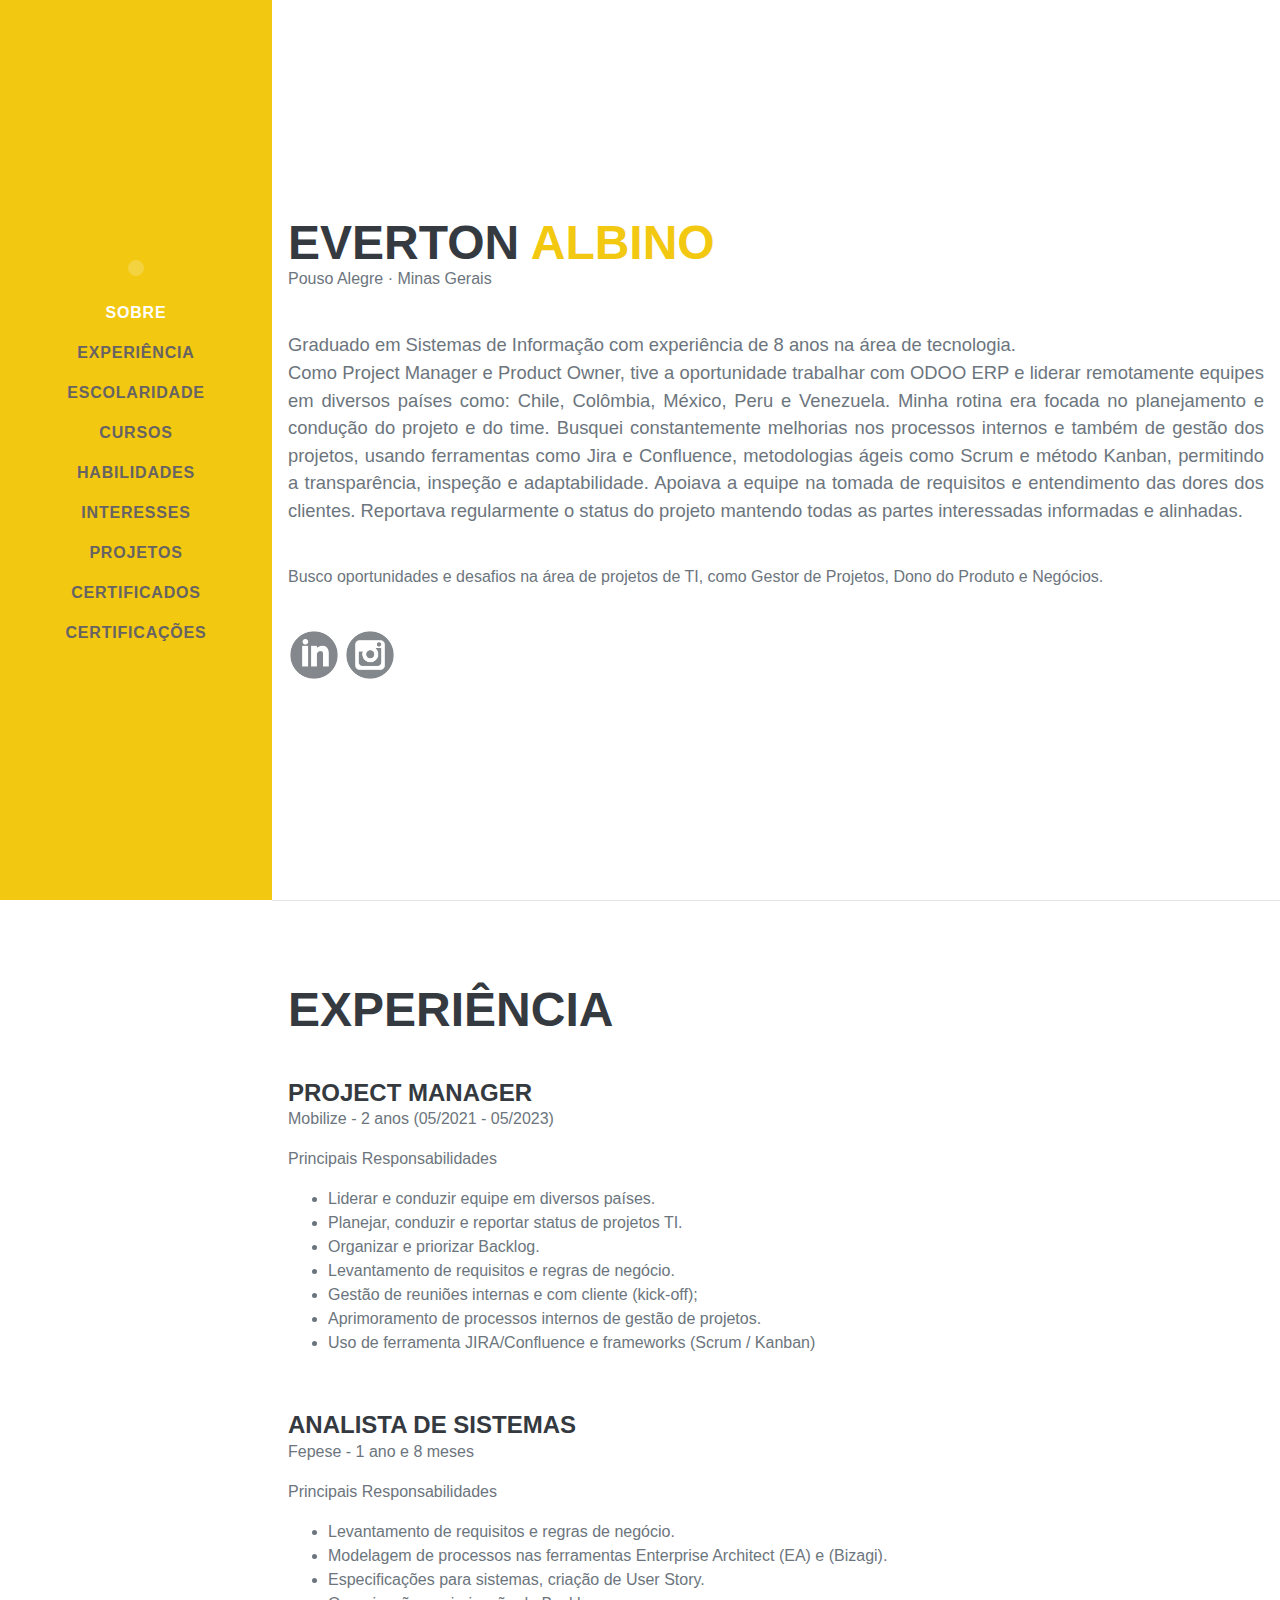
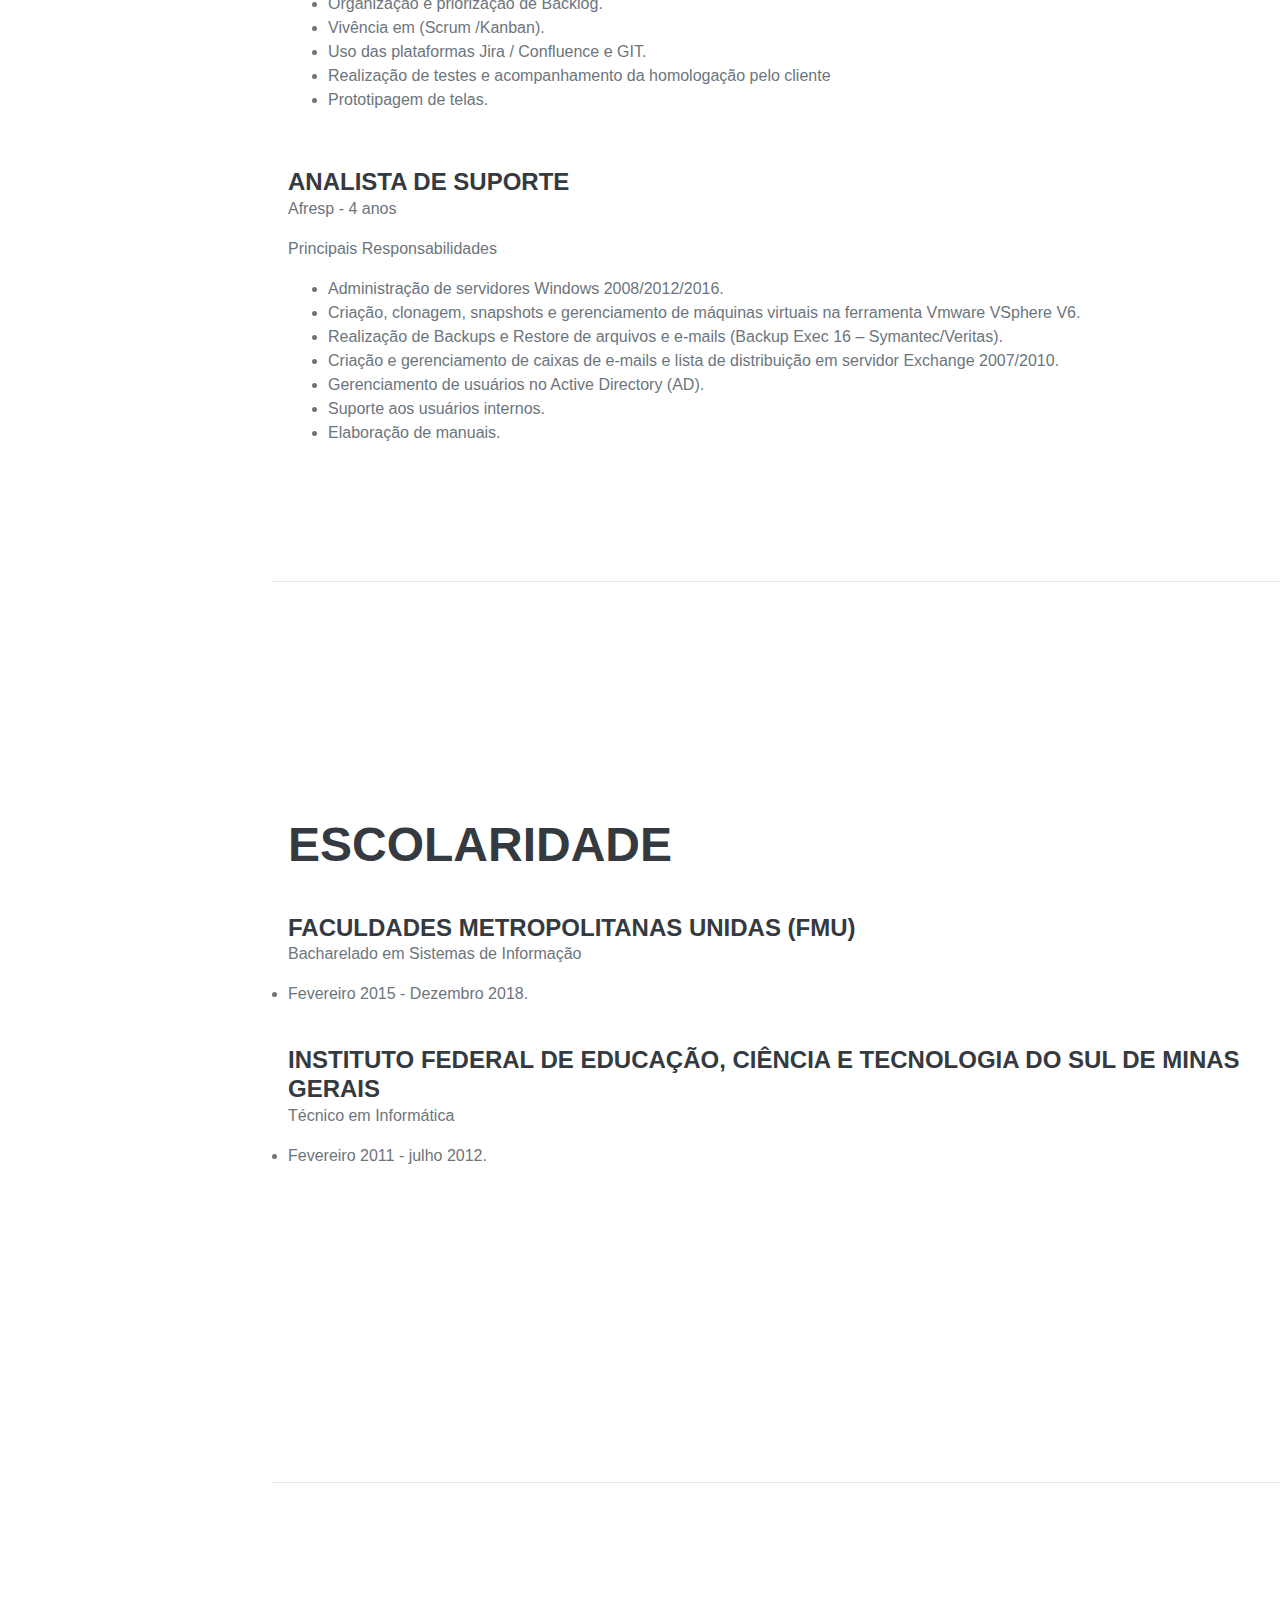
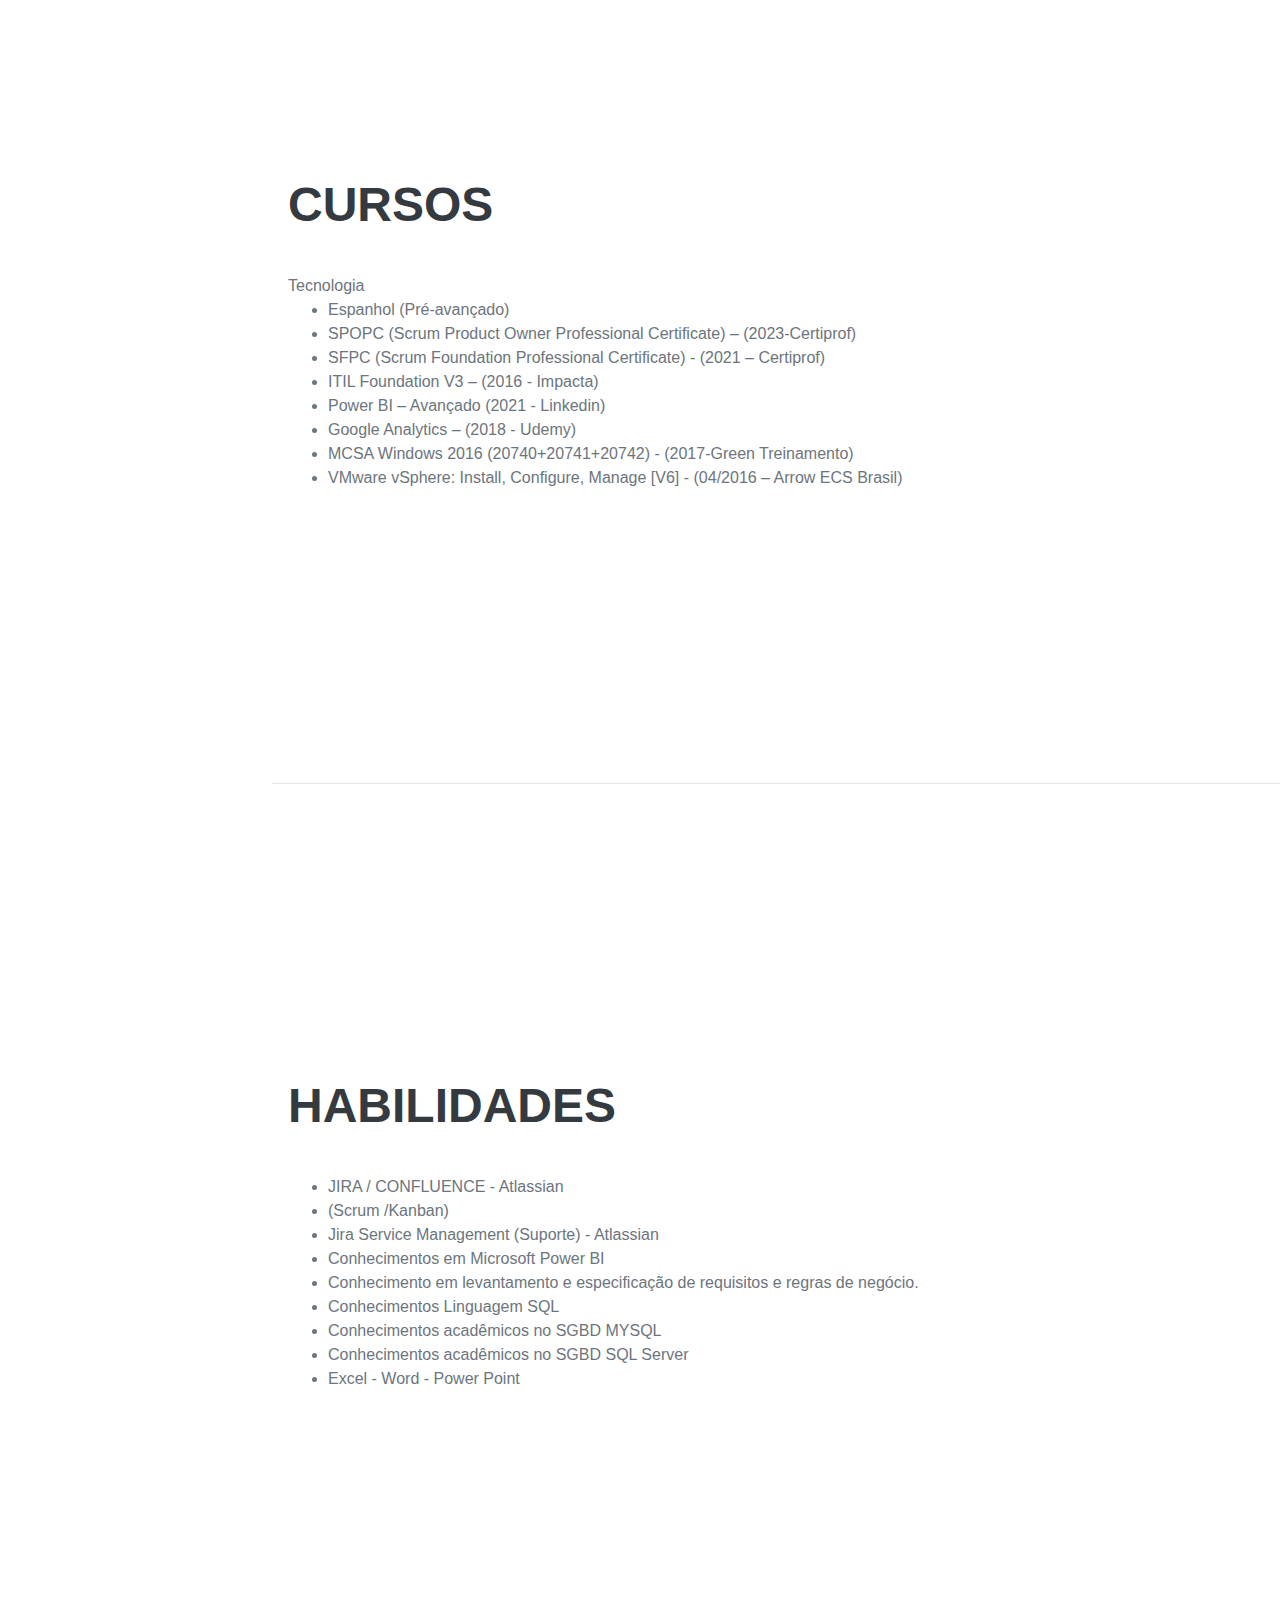
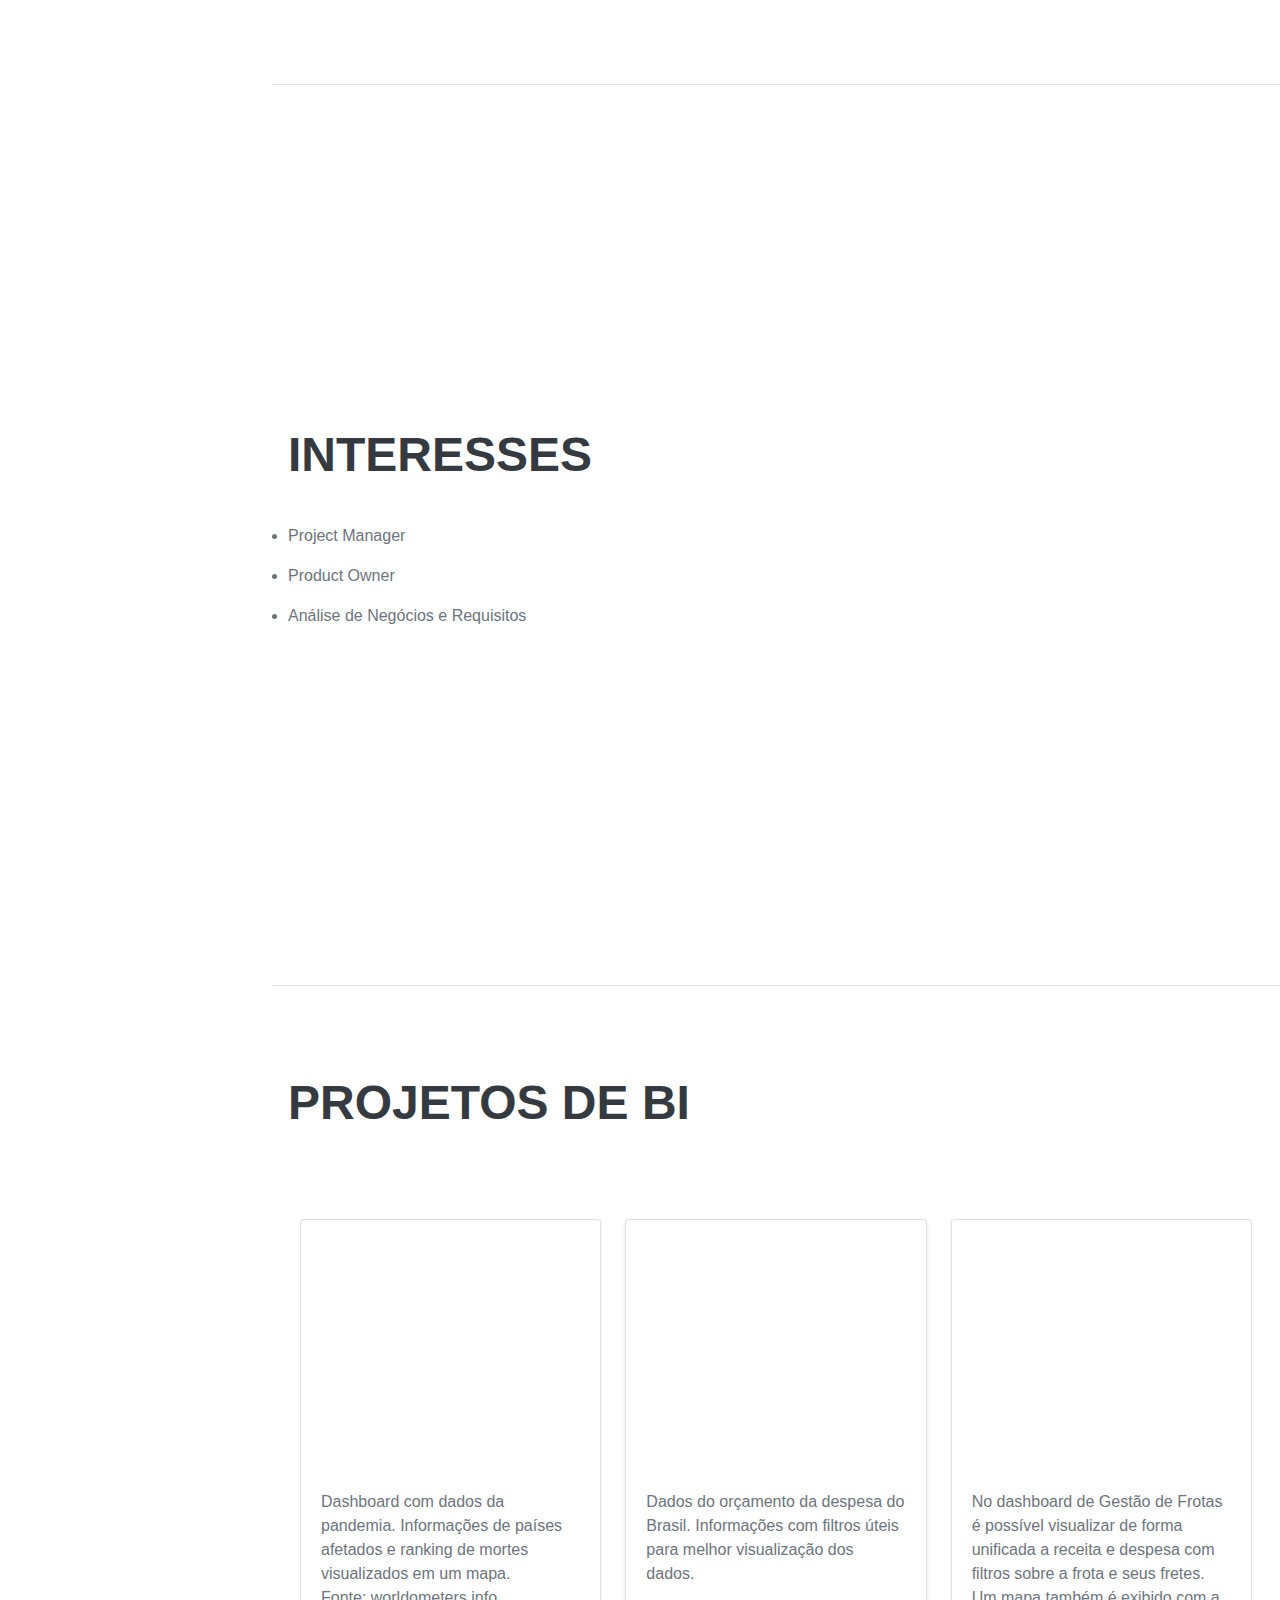
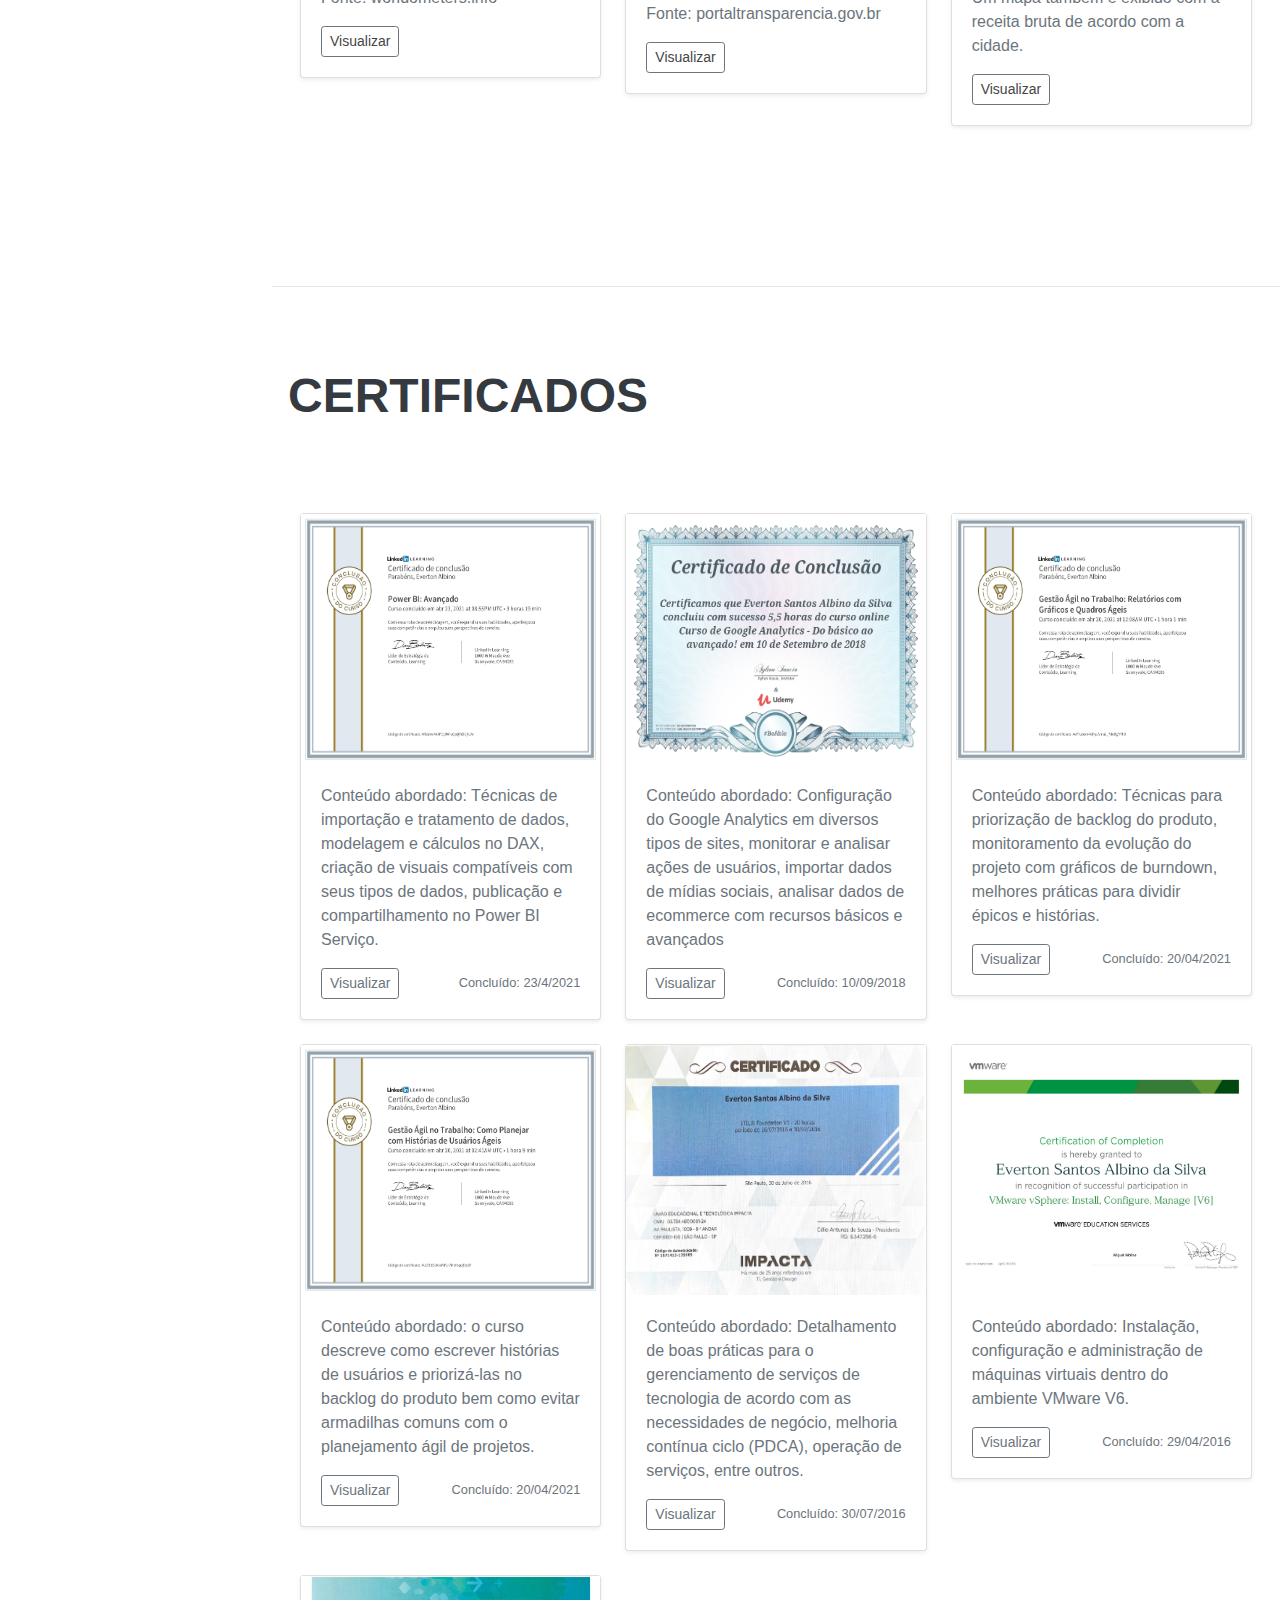
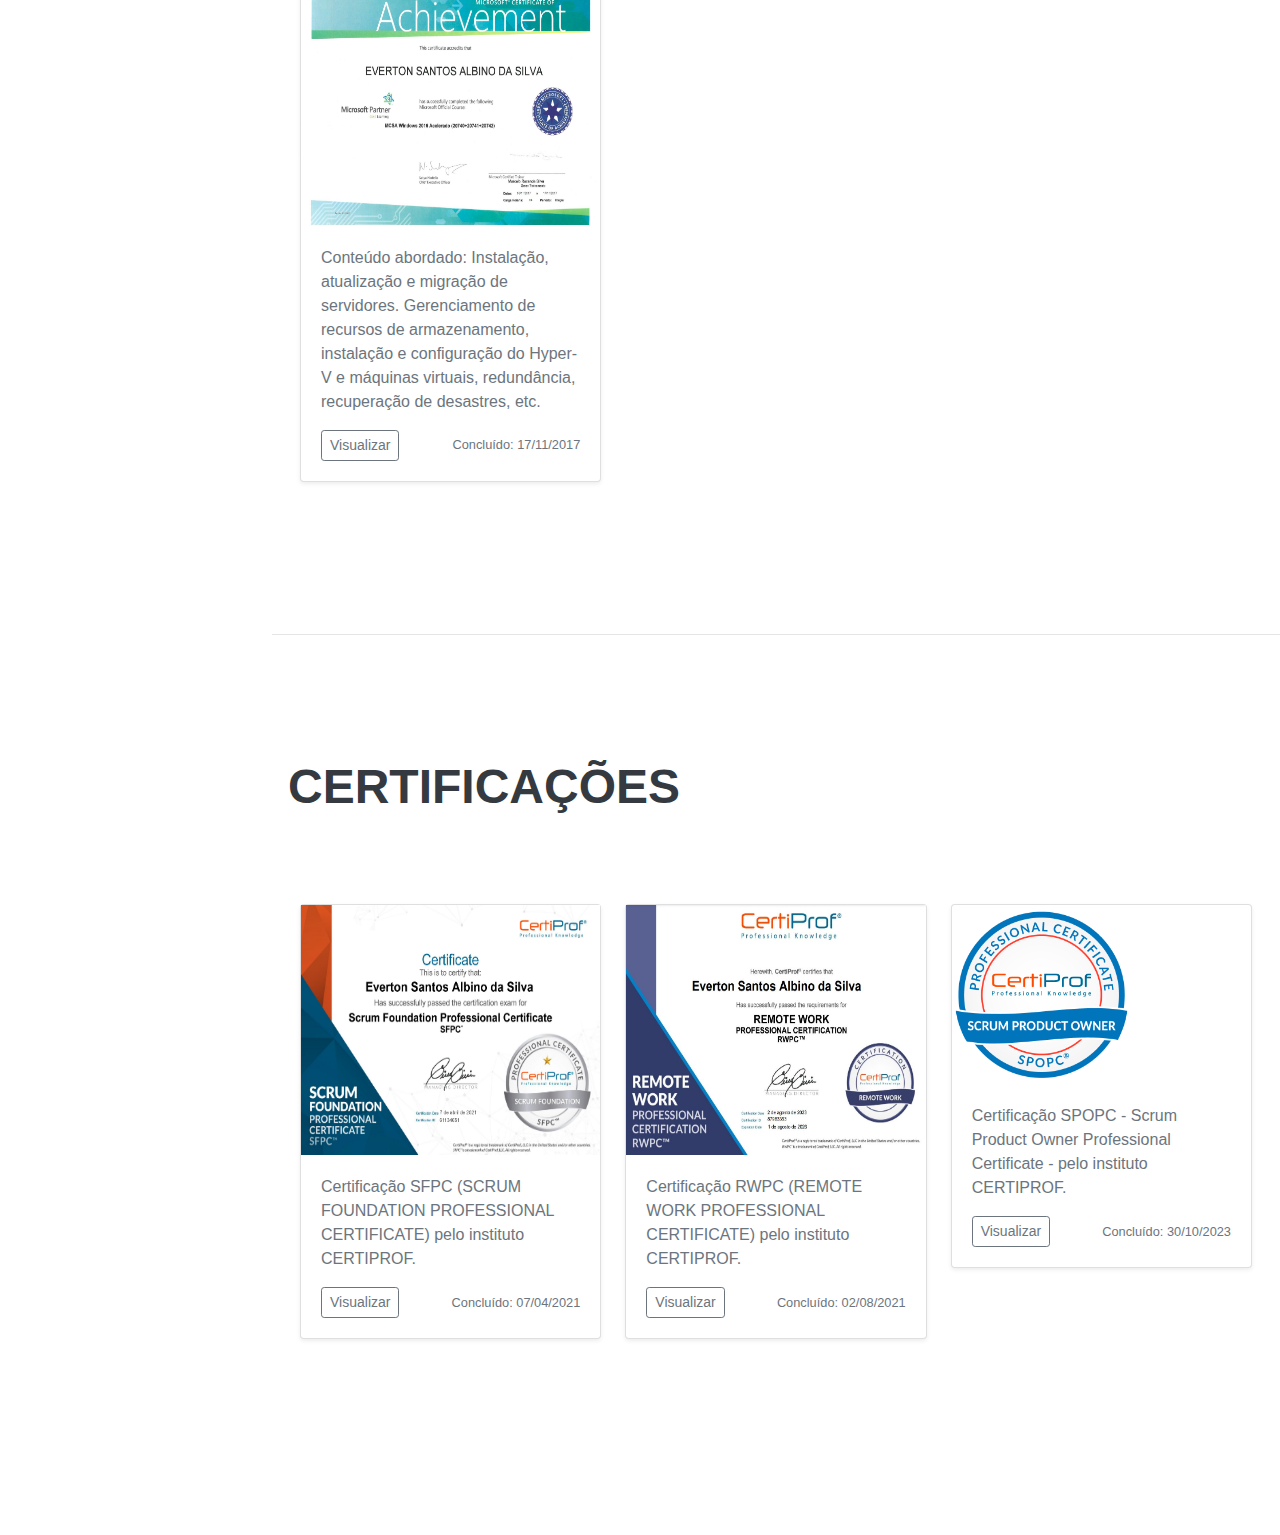
==== index.html @ dfbe9ef5 "Update index.html" ====
<!DOCTYPE html>
<html lang="en">
    <head>
        <meta charset="utf-8" />
        <meta name="viewport" content="width=device-width, initial-scale=1, shrink-to-fit=no" />
        <meta name="description" content="" />
        <meta name="author" content="" />
        <title>Everton Albino</title>
        <link rel="icon" type="image/x-icon" href="assets/img/icone.png" />
        <!-- Font Awesome icons (free version)-->
        <link href="css/styles.css" rel="stylesheet" />
       
        <!-- Core theme CSS (includes Bootstrap)-->
        <link href="css/styles.css" rel="stylesheet" />
    </head>
    <body id="page-top">
        <!-- Navigation-->
        <nav class="navbar navbar-expand-lg navbar-dark bg-primary fixed-top" id="sideNav">
            <a class="navbar-brand js-scroll-trigger" href="#page-top">
                <span class="d-block d-lg-none">Everton Albino</span>
                <span class="d-none d-lg-block"><img class="img-fluid img-profile rounded-circle mx-auto mb-2" src="img/home.png" alt="" /></span>
            </a>
            <button class="navbar-toggler" type="button" data-toggle="collapse" data-target="#navbarSupportedContent" aria-controls="navbarSupportedContent" aria-expanded="false" aria-label="Toggle navigation"><span class="navbar-toggler-icon"></span></button>
            <div class="collapse navbar-collapse" id="navbarSupportedContent">
                <ul class="navbar-nav">
                    <li class="nav-item"><a class="nav-link js-scroll-trigger" href="#about">Sobre</a></li>
                    <li class="nav-item"><a class="nav-link js-scroll-trigger" href="#experience">Experiência</a></li>
                    <li class="nav-item"><a class="nav-link js-scroll-trigger" href="#education">Escolaridade</a></li>
                    <li class="nav-item"><a class="nav-link js-scroll-trigger" href="#courses">Cursos</a></li>
                    <li class="nav-item"><a class="nav-link js-scroll-trigger" href="#skills">Habilidades</a></li>
                    <li class="nav-item"><a class="nav-link js-scroll-trigger" href="#interests">Interesses</a></li>
                    <li class="nav-item"><a class="nav-link js-scroll-trigger" href="#awards">Projetos</a></li>
                    <li class="nav-item"><a class="nav-link js-scroll-trigger" href="#certifieds">Certificados</a></li>
                    <li class="nav-item"><a class="nav-link js-scroll-trigger" href="#certifications">Certificações</a></li>
                </ul>
            </div>
        </nav>
        <!-- Page Content-->
        <div class="container-fluid p-0">
            <!-- About-->
            <section class="resume-section" id="about">
                <div class="resume-section-content">
                    <h1 class="mb-0">
                        Everton
                        <span class="text-primary">Albino</span>
                    </h1>
                    <div class="subheading mb-5">
                         Pouso Alegre · Minas Gerais 
                    
                    </div>
                    <p class="lead mb-5", align="justify">
<strong>Graduado em Sistemas de Informação com experiência de 8 anos na área de tecnologia.</strong> <br /> 
                    
Como Project Manager e Product Owner, tive a oportunidade trabalhar com ODOO ERP e liderar remotamente equipes em diversos países como: 
                        Chile, Colômbia, México, Peru e Venezuela. Minha rotina era focada no planejamento e condução do projeto e do time. 
                        Busquei constantemente melhorias nos processos internos e também de gestão dos projetos,
                        usando ferramentas como Jira e Confluence, metodologias ágeis como Scrum e método Kanban, 
                        permitindo a transparência, inspeção e adaptabilidade. Apoiava a equipe na tomada de requisitos e entendimento das dores dos clientes. 
                        Reportava regularmente o status do projeto mantendo todas as partes interessadas informadas e alinhadas.  <br />



                    <p class="subheading mb-5">Busco oportunidades e desafios na área de projetos de TI, como Gestor de Projetos, Dono do Produto e Negócios.</p>   


                    <div class="social-icons">
  <a href="https://www.linkedin.com/in/everton-albino/" target="_blank"><img src="https://evertonalbino.github.io/CV/img/lkd.png" width="52" height="52"></a>                  
  <a href="https://www.instagram.com/everton_albinoo/" target="_blank"><img src="https://evertonalbino.github.io/CV/img/inst.png" width="52" height="52"></a>                  
               
             



                    </div>
                </div>
            </section>
            <hr class="m-0" />
            <!-- Experience-->
            <section class="resume-section" id="experience">
                <div class="resume-section-content">
                    <h2 class="mb-5">Experiência</h2>
                      <div class="d-flex flex-column flex-md-row justify-content-between mb-5">
                        <div class="flex-grow-1">
                            <h3 class="mb-0">Project Manager</h3>
                            <div class="subheading mb-3"> Mobilize  - 2 anos (05/2021 - 05/2023) </div>


                           <p>Principais Responsabilidades</p>
                            <ul>                                
                                <li>Liderar e conduzir equipe em diversos países.</li>
                                <li>Planejar, conduzir e reportar status de projetos TI.</li>
                                <li>Organizar e priorizar Backlog.</li>
                                <li>Levantamento de requisitos e regras de negócio.</li>
                                <li>Gestão de reuniões internas e com cliente (kick-off);</li>
                                <li>Aprimoramento de processos internos de gestão de projetos.</li>
                                <li>Uso de ferramenta JIRA/Confluence e frameworks (Scrum / Kanban)</li>                                                              
                            </ul>
                        </div>
                      </div>

                  <div class="d-flex flex-column flex-md-row justify-content-between mb-5">
                        <div class="flex-grow-1">
                            <h3 class="mb-0">Analista de Sistemas</h3>
                            <div class="subheading mb-3"> Fepese  - 1 ano e 8 meses</div>


                            <p>Principais Responsabilidades</p>
                            <ul>
                                <li>Levantamento de requisitos e regras de negócio.</li>
                                <li>Modelagem de processos nas ferramentas Enterprise Architect (EA) e (Bizagi).</li>
                                <li>Especificações para sistemas, criação de User Story.</li>
                                <li>Organização e priorização de Backlog.</li>
                                <li>Vivência em (Scrum /Kanban).</li>
                                <li>Uso das plataformas Jira / Confluence e GIT.</li>
                                <li>Realização de testes e acompanhamento da homologação pelo cliente </li>
                                <li>Prototipagem de telas.</li>
                                                     
                            </ul>
                        </div>
                      </div>

                      <div class="d-flex flex-column flex-md-row justify-content-between mb-5">
                        <div class="flex-grow-1">
                            <h3 class="mb-0">Analista de Suporte</h3>
                            <div class="subheading mb-3"> Afresp  - 4 anos</div>


                            <p>Principais Responsabilidades</p>
                            <ul>
                                
                                <li>Administração de servidores Windows 2008/2012/2016.</li>
                                <li>Criação, clonagem, snapshots e gerenciamento de máquinas virtuais na ferramenta Vmware VSphere V6.</li>
                                <li>Realização de Backups e Restore de arquivos e e-mails (Backup Exec 16 – Symantec/Veritas).</li>
                                <li>Criação e gerenciamento de caixas de e-mails e lista de distribuição em servidor Exchange 2007/2010.</li>
                                <li>Gerenciamento de usuários no Active Directory (AD).</li>
                                <li>Suporte aos usuários internos. </li>
                                <li>Elaboração de manuais.</li>                                
                            </ul>
                        </div>
                      </div>

                  </div>
            </section>
            <hr class="m-0" />
            <!-- Education-->
            <section class="resume-section" id="education">
                <div class="resume-section-content">
                    <h2 class="mb-5">Escolaridade</h2>

                    <div class="d-flex flex-column flex-md-row justify-content-between mb-5">
                        <div class="flex-grow-1">
                            <h3 class="mb-0">Faculdades Metropolitanas Unidas (FMU)</h3>
                            <div class="subheading mb-3">Bacharelado em Sistemas de Informação</div>
                            <li>
                            <span class="fa-li"><i class="fas fa-check"></i></span>
                            Fevereiro 2015 - Dezembro 2018.
                        </li>
                           
                        </div>
                      </div>

                      <div class="d-flex flex-column flex-md-row justify-content-between mb-5">
                        <div class="flex-grow-1">
                            <h3 class="mb-0">Instituto Federal de Educação, Ciência e Tecnologia do Sul de Minas Gerais</h3>
                            <div class="subheading mb-3">Técnico em Informática</div>
                            <li>
                            <span class="fa-li"><i class="fas fa-check"></i></span>
                            Fevereiro 2011 - julho 2012.
                        </li>
                           
                        </div>
                      </div>

                   <div class="d-flex flex-column flex-md-row justify-content-between mb-5">
                    
                </div>
            </section>

            <hr class="m-0" />
            <!-- Cursos-->
            <section class="resume-section" id="courses">
                <div class="resume-section-content">
                    <h2 class="mb-5">Cursos</h2>
                    <div class="subheading mb-0">Tecnologia</div>
                    <ul class="fa-ul mb-0">
                        <li>
                            <span class="fa-li"><i class="fas fa-check"></i></span>
							Espanhol (Pré-avançado)
							</li>
			<li>
                            <span class="fa-li"><i class="fas fa-check"></i></span>
							SPOPC (Scrum Product Owner Professional Certificate) – (2023-Certiprof)
							</li>
			<li>
							<span class="fa-li"><i class="fas fa-check"></i></span>
							SFPC (Scrum Foundation Professional Certificate) - (2021 – Certiprof)
							</li>
			<li>
							<span class="fa-li"><i class="fas fa-check"></i></span> 
							ITIL Foundation V3 – (2016 - Impacta)
							</li>
			<li>
							<span class="fa-li"><i class="fas fa-check"></i></span> 							
							Power BI – Avançado (2021 - Linkedin) 
							</li>
			<li>
							<span class="fa-li"><i class="fas fa-check"></i></span> 							
							Google Analytics – (2018 - Udemy)
							</li>
			<li>
							<span class="fa-li"><i class="fas fa-check"></i></span> 							
							MCSA Windows 2016 (20740+20741+20742) - (2017-Green Treinamento) 
							</li>
			<li>
							<span class="fa-li"><i class="fas fa-check"></i></span> 							
							VMware vSphere: Install, Configure, Manage [V6] - (04/2016 – Arrow ECS Brasil)
							</li>

                    </ul>
                </div>
            </section>

            <hr class="m-0" />
            <!-- Skills-->
            <section class="resume-section" id="skills">
                <div class="resume-section-content">
                    <h2 class="mb-5">Habilidades</h2>
                    <!--<div class="subheading mb-3">Workflow</div>-->
                    <ul class="fa-ul mb-0">
                         <li>
                            <span class="fa-li"><i class="fas fa-check"></i></span>
                            JIRA / CONFLUENCE - Atlassian
                        </li>
                        <li>
                            <span class="fa-li"><i class="fas fa-check"></i></span>
                           (Scrum /Kanban)
                       </li> 
                        <li>
                            <span class="fa-li"><i class="fas fa-check"></i></span>
                            Jira Service Management (Suporte) - Atlassian
                        </li>
                        <li>
                            <span class="fa-li"><i class="fas fa-check"></i></span>
                            Conhecimentos em Microsoft Power BI
                        </li>
                         
                        <li>
                            <span class="fa-li"><i class="fas fa-check"></i></span>
                            Conhecimento em levantamento e especificação de requisitos e regras de negócio.
                        </li>


                        <li>
                            <span class="fa-li"><i class="fas fa-check"></i></span>
                            Conhecimentos Linguagem SQL
                        </li>
                        <li>
                            <span class="fa-li"><i class="fas fa-check"></i></span>
                            Conhecimentos acadêmicos no SGBD MYSQL
                        </li>
                        <li>
                            <span class="fa-li"><i class="fas fa-check"></i></span>
                            Conhecimentos acadêmicos no SGBD SQL Server
                        </li>

                        <li>
                            <span class="fa-li"><i class="fas fa-check"></i></span>
                            Excel - Word - Power Point
                        </li>
                        
                                            
                        
                    </ul>
                </div>
            </section>
            <hr class="m-0" />
            <!-- Interests-->
            <section class="resume-section" id="interests">
                <div class="resume-section-content">
                    <h2 class="mb-5">Interesses</h2>
                   <li class="subheading mb-3">Project Manager</li>
                   <li class="subheading mb-3">Product Owner</li>
                   <li class="subheading mb-3">Análise de Negócios e Requisitos</li>
                   
                    
                </div>
            </section>
            <hr class="m-0" />
            <!-- Projetos-->
            <section class="resume-section" id="awards">
                <div class="resume-section-content">
                    <h2 class="mb-5">Projetos de BI</h2>
                
                <!--Inicio galeria projetos-->
                <div class="album py-5 bg-light">
                <div class="container-fluid">
                   <div class="row">

                    <div class="col-md-4">
                         <div class="card mb-4 shadow-sm">
                 <!--PBI - COVID-->
                            <iframe width="100%" height="250" src="https://app.powerbi.com/view?r=eyJrIjoiNWE5YTQ2NjQtYzkzMC00NWE5LTgxY2QtNGMyZGRiZWNiNDJmIiwidCI6IjdlYmIwYjdmLTQ0M2YtNGZmYy05YzFiLWFlZjFiZjc0NmRjOCJ9&pageName=ReportSection" frameborder="0" allowFullScreen="true"></iframe>
                            </svg>
                            <div class="card-body">
                               <p class="card-text"> Dashboard com dados da pandemia. Informações de países afetados e ranking de mortes visualizados em um mapa.⠀⠀⠀⠀
                               Fonte: worldometers.info
 </p>
                               <div class="d-flex justify-content-between align-items-center">
                                  <div class="btn-group">
                                     <button type="button" class="btn btn-sm btn-outline-secondary"><a href="https://app.powerbi.com/view?r=eyJrIjoiNWE5YTQ2NjQtYzkzMC00NWE5LTgxY2QtNGMyZGRiZWNiNDJmIiwidCI6IjdlYmIwYjdmLTQ0M2YtNGZmYy05YzFiLWFlZjFiZjc0NmRjOCJ9&pageName=ReportSection" target="_blank" >Visualizar</a></button>

                                     <!--<button type="button" class="btn btn-sm btn-outline-secondary">Edit</button>-->
                                  </div>
                                  <small class="text-muted"></small>
                               </div>
                            </div>
                         </div>
                      </div> 

                      <!--BLOCO DE PROJETO-->
                      <!--PBI - ORÇAMENTO DESPESA BRASIL-->

                     <div class="col-md-4">
                         <div class="card mb-4 shadow-sm">
                            

                            <iframe width="100%" height="250" src="https://app.powerbi.com/view?r=eyJrIjoiZmZiMzZjODMtZGI0MS00MzZhLTg1MTktMGZjMDZjN2NmNWQ0IiwidCI6IjdlYmIwYjdmLTQ0M2YtNGZmYy05YzFiLWFlZjFiZjc0NmRjOCJ9&pageName=ReportSection" frameborder="0" allowFullScreen="true"></iframe>
                            
                            </svg>
                            <div class="card-body">
                               <p class="card-text"> Dados do orçamento da despesa do Brasil. Informações com filtros úteis para melhor visualização dos dados.</p> 
                               <p class="card-text">Fonte: portaltransparencia.gov.br </p>
                               <div class="d-flex justify-content-between align-items-center">
                                  <div class="btn-group">
                                     <button type="button" class="btn btn-sm btn-outline-secondary"><a href="https://app.powerbi.com/view?r=eyJrIjoiZmZiMzZjODMtZGI0MS00MzZhLTg1MTktMGZjMDZjN2NmNWQ0IiwidCI6IjdlYmIwYjdmLTQ0M2YtNGZmYy05YzFiLWFlZjFiZjc0NmRjOCJ9&pageName=ReportSection" target="_blank" class="viewfullscreen">Visualizar</a></button>
                                     <!--<button type="button" class="btn btn-sm btn-outline-secondary">Edit</button>-->



                                  </div>
                                  <small class="text-muted"></small>
                               </div>
                            </div>
                         </div>
                      </div>
                            <!--PBI - GESTÃO DE FROTAS 1-->
                     
                      <div class="col-md-4">
                         <div class="card mb-4 shadow-sm">
                            
                          <iframe width="100%" height="250" src="https://app.powerbi.com/view?r=eyJrIjoiYzc4NmI5YjAtMWRjMy00ZDliLWExNmQtNTNiMTY4MjU2NTYwIiwidCI6IjdlYmIwYjdmLTQ0M2YtNGZmYy05YzFiLWFlZjFiZjc0NmRjOCJ9&pageName=ReportSection" frameborder="0" allowFullScreen="true"></iframe>

                          </svg>
                            <div class="card-body">
                               <p class="card-text"> No dashboard de Gestão de Frotas é possível visualizar de forma unificada a receita e despesa com filtros sobre a frota e seus fretes. Um mapa também é exibido com a receita bruta de acordo com a cidade. </p>
                               <div class="d-flex justify-content-between align-items-center">
                                  <div class="btn-group">
                                     <button type="button" class="btn btn-sm btn-outline-secondary"><a href="https://app.powerbi.com/view?r=eyJrIjoiYzc4NmI5YjAtMWRjMy00ZDliLWExNmQtNTNiMTY4MjU2NTYwIiwidCI6IjdlYmIwYjdmLTQ0M2YtNGZmYy05YzFiLWFlZjFiZjc0NmRjOCJ9&pageName=ReportSection" target="_blank" class="viewfullscreen">Visualizar</a></button>
                                     <!--<button type="button" class="btn btn-sm btn-outline-secondary">Edit</button>-->
                                  </div>
                                  <small class="text-muted"></small>
                               </div>
                            </div>
                         </div>
                      </div>
                    
                    <!---->
                    

                   </div>
                </div>
             </div>
             
                </div>
            </section>

            <hr class="m-0" />
            <!-- Certificados-->
            <section class="resume-section" id="certifieds">
                <div class="resume-section-content">
                    <h2 class="mb-5">Certificados</h2>
                
                <!--Inicio galeria Certificados-->
                <div class="album py-5 bg-light">
                <div class="container-fluid">
                   <div class="row">
                      
                            <!--PBI-->
                      <div class="col-md-4">
                         <div class="card mb-4 shadow-sm">
                            <a href="https://evertonalbino.github.io/CV/img/pbi.jpg" width="100%" height="250"><img src="https://evertonalbino.github.io/CV/img/pbi.jpg" width="100%" height="250"></a>
                             <div class="card-body">
                               <p class="card-text"><b>Conteúdo abordado: Técnicas de importação e tratamento de dados, modelagem e cálculos no DAX, criação de visuais compatíveis com seus tipos de dados, publicação e compartilhamento no Power BI Serviço.</b> </p>
                               <div class="d-flex justify-content-between align-items-center">
                                  <div class="btn-group">
                                     <a href="https://evertonalbino.github.io/CV/img/PBI.jpg" target="_blank"><button type="button" class="btn btn-sm btn-outline-secondary">Visualizar</button></a>
                                     <!--<button type="button" class="btn btn-sm btn-outline-secondary">Edit</button>-->
                                  </div>
                                  <small class="text-muted">Concluído: 23/4/2021 </small>
                               </div>
                            </div>
                         </div>
                      </div>
                             <!--GA-->
                      <div class="col-md-4">
                         <div class="card mb-4 shadow-sm">
                            <a href="https://evertonalbino.github.io/CV/img/GA.jpg" width="100%" height="250"><img src="https://evertonalbino.github.io/CV/img/GA.jpg" width="100%" height="250"></a>
                             <div class="card-body">
                               <p class="card-text"><b>Conteúdo abordado: Configuração do Google Analytics em diversos tipos de sites, monitorar e analisar ações de usuários, importar dados de mídias sociais, analisar dados de ecommerce com recursos básicos e avançados </b> </p>
                               <div class="d-flex justify-content-between align-items-center">
                                  <div class="btn-group">
                                     <a href="https://evertonalbino.github.io/CV/img/GA.jpg" target="_blank"><button type="button" class="btn btn-sm btn-outline-secondary">Visualizar</button></a>
                                     <!--<button type="button" class="btn btn-sm btn-outline-secondary">Edit</button>-->
                                  </div>
                                  <small class="text-muted">Concluído: 10/09/2018</small>
                               </div>
                            </div>
                         </div>
                      </div>
                                <!--gestao agil 1-->
                      <div class="col-md-4">
                         <div class="card mb-4 shadow-sm">
                            <a href="https://evertonalbino.github.io/CV/img/gestaoagil.jpg" width="100%" height="250"><img src="https://evertonalbino.github.io/CV/img/gestaoagil.jpg" width="100%" height="250"></a>
                             <div class="card-body">
                               <p class="card-text"><b>Conteúdo abordado: Técnicas para priorização de backlog do produto, monitoramento da evolução do projeto com gráficos de burndown, melhores práticas para dividir épicos e histórias.ㅤㅤㅤㅤ</b> </p>
                               <div class="d-flex justify-content-between align-items-center">
                                  <div class="btn-group">
                                     <a href="https://evertonalbino.github.io/CV/img/gestaoagil.jpg" target="_blank"><button type="button" class="btn btn-sm btn-outline-secondary">Visualizar</button></a>
                                     <!--<button type="button" class="btn btn-sm btn-outline-secondary">Edit</button>-->
                                  </div>
                                  <small class="text-muted">Concluído: 20/04/2021</small>
                               </div>
                            </div>
                         </div>
                      </div>
                                  <!--gestao agil 2-->
                      <div class="col-md-4">
                         <div class="card mb-4 shadow-sm">
                            <a href="https://evertonalbino.github.io/CV/img/gestaoagil2.jpg" width="100%" height="250"><img src="https://evertonalbino.github.io/CV/img/gestaoagil2.jpg" width="100%" height="250"></a>
                             <div class="card-body">
                               <p class="card-text"><b>Conteúdo abordado: o curso descreve como escrever histórias de usuários e priorizá-las no backlog do produto bem como evitar armadilhas comuns com o planejamento ágil de projetos.  </b></p>
                               <div class="d-flex justify-content-between align-items-center">
                                  <div class="btn-group">
                                     <a href="https://evertonalbino.github.io/CV/img/gestaoagil2.jpg" target="_blank"><button type="button" class="btn btn-sm btn-outline-secondary">Visualizar</button></a>
                                     <!--<button type="button" class="btn btn-sm btn-outline-secondary">Edit</button>-->
                                  </div>
                                  <small class="text-muted">Concluído: 20/04/2021</small>
                               </div>
                            </div>
                         </div>
                      </div>

                               <!--itil-->
                      <div class="col-md-4">
                         <div class="card mb-4 shadow-sm">
                            <a href="https://evertonalbino.github.io/CV/img/itil.jpg" width="100%" height="250"><img src="https://evertonalbino.github.io/CV/img/itil.jpg" width="100%" height="250"></a>
                             <div class="card-body">
                               <p class="card-text"><b>Conteúdo abordado: Detalhamento de boas práticas para o gerenciamento de serviços de tecnologia de acordo com as necessidades de negócio, melhoria contínua ciclo (PDCA), operação de serviços, entre outros.</b></p>
                               <div class="d-flex justify-content-between align-items-center">
                                  <div class="btn-group">
                                     <a href="https://evertonalbino.github.io/CV/img/itil.jpg" target="_blank"><button type="button" class="btn btn-sm btn-outline-secondary">Visualizar</button></a>
                                     <!--<button type="button" class="btn btn-sm btn-outline-secondary">Edit</button>-->
                                  </div>
                                  <small class="text-muted">Concluído: 30/07/2016</small>
                               </div>
                            </div>
                         </div>
                      </div>
                      <!--vmware-->
                      <div class="col-md-4">
                         <div class="card mb-4 shadow-sm">
                            <a href="https://evertonalbino.github.io/CV/img/Vmware.jpg" width="100%" height="250"><img src="https://evertonalbino.github.io/CV/img/Vmware.jpg" width="100%" height="250"></a>
                             <div class="card-body">
                               <p class="card-text"><b>Conteúdo abordado: Instalação, configuração e administração de máquinas virtuais dentro do ambiente VMware V6.</p>
                               <div class="d-flex justify-content-between align-items-center">
                                  <div class="btn-group">
                                     <a href="https://evertonalbino.github.io/CV/img/Vmware.jpg" target="_blank"><button type="button" class="btn btn-sm btn-outline-secondary">Visualizar</button></a>
                                     <!--<button type="button" class="btn btn-sm btn-outline-secondary">Edit</button>-->
                                  </div>
                                  <small class="text-muted">Concluído: 29/04/2016 </small>
                               </div>
                            </div>
                         </div>
                      </div>

                      <!--mcsa-->
                      <div class="col-md-4">
                         <div class="card mb-4 shadow-sm">
                            <a href="https://evertonalbino.github.io/CV/img/mcsa.jpg" width="100%" height="250"><img src="https://evertonalbino.github.io/CV/img/mcsa.jpg" width="100%" height="250"></a>
                             <div class="card-body">
                               <p class="card-text"><b>Conteúdo abordado: Instalação, atualização e migração de servidores. Gerenciamento de recursos de armazenamento, instalação e configuração do Hyper-V e máquinas virtuais, redundância, recuperação de desastres, etc.</b></p>
                               <div class="d-flex justify-content-between align-items-center">
                                  <div class="btn-group">
                                     <a href="https://evertonalbino.github.io/CV/img/mcsa.jpg" target="_blank"><button type="button" class="btn btn-sm btn-outline-secondary">Visualizar</button></a>
                                     <!--<button type="button" class="btn btn-sm btn-outline-secondary">Edit</button>-->
                                  </div>
                                  <small class="text-muted">Concluído: 17/11/2017 </small>
                               </div>
                            </div>
                         </div>
                      </div>

                </div>
            </section>

             <hr class="m-0" />
            <!-- Certificações-->
            <section class="resume-section" id="certifications">
                <div class="resume-section-content">
                    <h2 class="mb-5">Certificações</h2>
                
                <!--Inicio galeria Certificações-->
                <div class="album py-5 bg-light">
                <div class="container-fluid">
                   <div class="row">
                       <div class="col-md-4">
                         <div class="card mb-4 shadow-sm">
                           <a href="https://evertonalbino.github.io/CV/img/scrum.jpg" target="_blank"><img src="https://evertonalbino.github.io/CV/img/scrum.jpg" width="100%" height="250"></a>
                          
                            <div class="card-body">
                               <p class="card-text">Certificação SFPC (SCRUM FOUNDATION PROFESSIONAL CERTIFICATE) pelo instituto CERTIPROF. </p>
                               <div class="d-flex justify-content-between align-items-center">
                                  <div class="btn-group">
                                     <a href="https://evertonalbino.github.io/CV/img/scrum.jpg" target="_blank"><button type="button" class="btn btn-sm btn-outline-secondary">Visualizar</button></a>
                                     <!--<button type="button" class="btn btn-sm btn-outline-secondary">Edit</button>-->
                                  </div>
                                  <small class="text-muted">Concluído: 07/04/2021</small>
                               </div>
                            </div>
                         </div>
                      </div>
                       <div class="col-md-4">
                         <div class="card mb-4 shadow-sm">
                           <a href="https://evertonalbino.github.io/CV/img/remote-certiprof.jpg" target="_blank"><img src="https://evertonalbino.github.io/CV/img/remote-certiprof.jpg" width="100%" height="250"></a>
                          
                            <div class="card-body">
                               <p class="card-text">Certificação RWPC (REMOTE WORK PROFESSIONAL CERTIFICATE) pelo instituto CERTIPROF. </p>
                               <div class="d-flex justify-content-between align-items-center">
                                  <div class="btn-group">
                                     <a href="https://evertonalbino.github.io/CV/img/remote-certiprof.jpg" target="_blank"><button type="button" class="btn btn-sm btn-outline-secondary">Visualizar</button></a>
                                     <!--<button type="button" class="btn btn-sm btn-outline-secondary">Edit</button>-->
                                  </div>
                                  <small class="text-muted">Concluído: 02/08/2021</small>
                               </div>
                            </div>
                         </div>
                      </div>
                       <div class="col-md-4">
                         <div class="card mb-4 shadow-sm">
                           <a href="https://www.credly.com/badges/6895fcb2-814b-4178-b580-13f4775e96f0/public_url" target="_blank"><img src="https://evertonalbino.github.io/CV/img/SPOPC.png" align="justify" width="60%" height="60%"></a>
                          
                            <div class="card-body">
                               <p class="card-text">Certificação SPOPC - Scrum Product Owner Professional Certificate - pelo instituto CERTIPROF. </p>
                               <div class="d-flex justify-content-between align-items-center">
                                  <div class="btn-group">
                                     <a href="https://evertonalbino.github.io/CV/img/SPOPC.png" target="_blank"><button type="button" class="btn btn-sm btn-outline-secondary">Visualizar</button></a>
                                     <!--<button type="button" class="btn btn-sm btn-outline-secondary">Edit</button>-->
                                  </div>
                                  <small class="text-muted">Concluído: 30/10/2023</small>
                               </div>
                            </div>
                         </div>
                      </div>
                   </div>
                </div>
             </div>
             
                </div>
            </section>
               <!-- Bootstrap core JS-->
        <script src="https://cdnjs.cloudflare.com/ajax/libs/jquery/3.5.1/jquery.min.js"></script>
        <script src="https://stackpath.bootstrapcdn.com/bootstrap/4.5.0/js/bootstrap.bundle.min.js"></script>
        <!-- Third party plugin JS-->
        <script src="https://cdnjs.cloudflare.com/ajax/libs/jquery-easing/1.4.1/jquery.easing.min.js"></script>
        <!-- Core theme JS-->
        <script src="js/scripts.js"></script>
    </body>
</html>
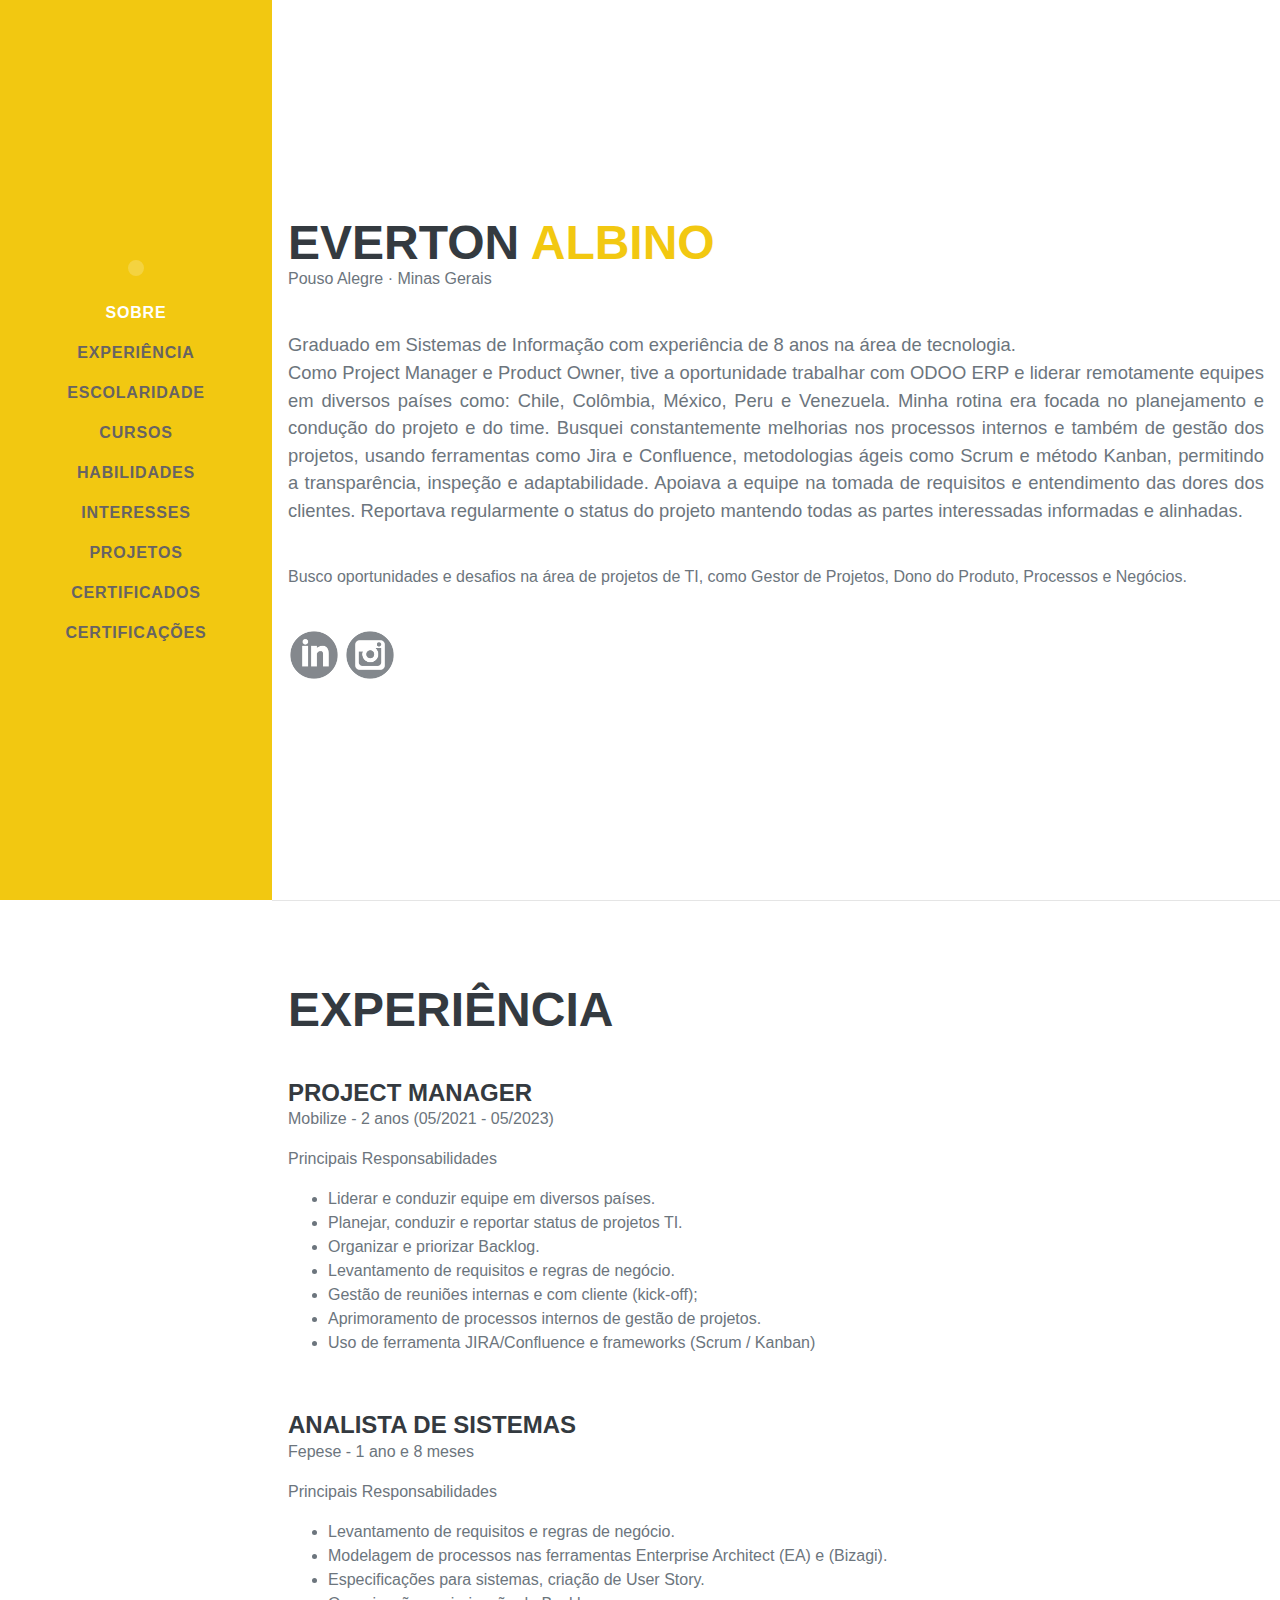
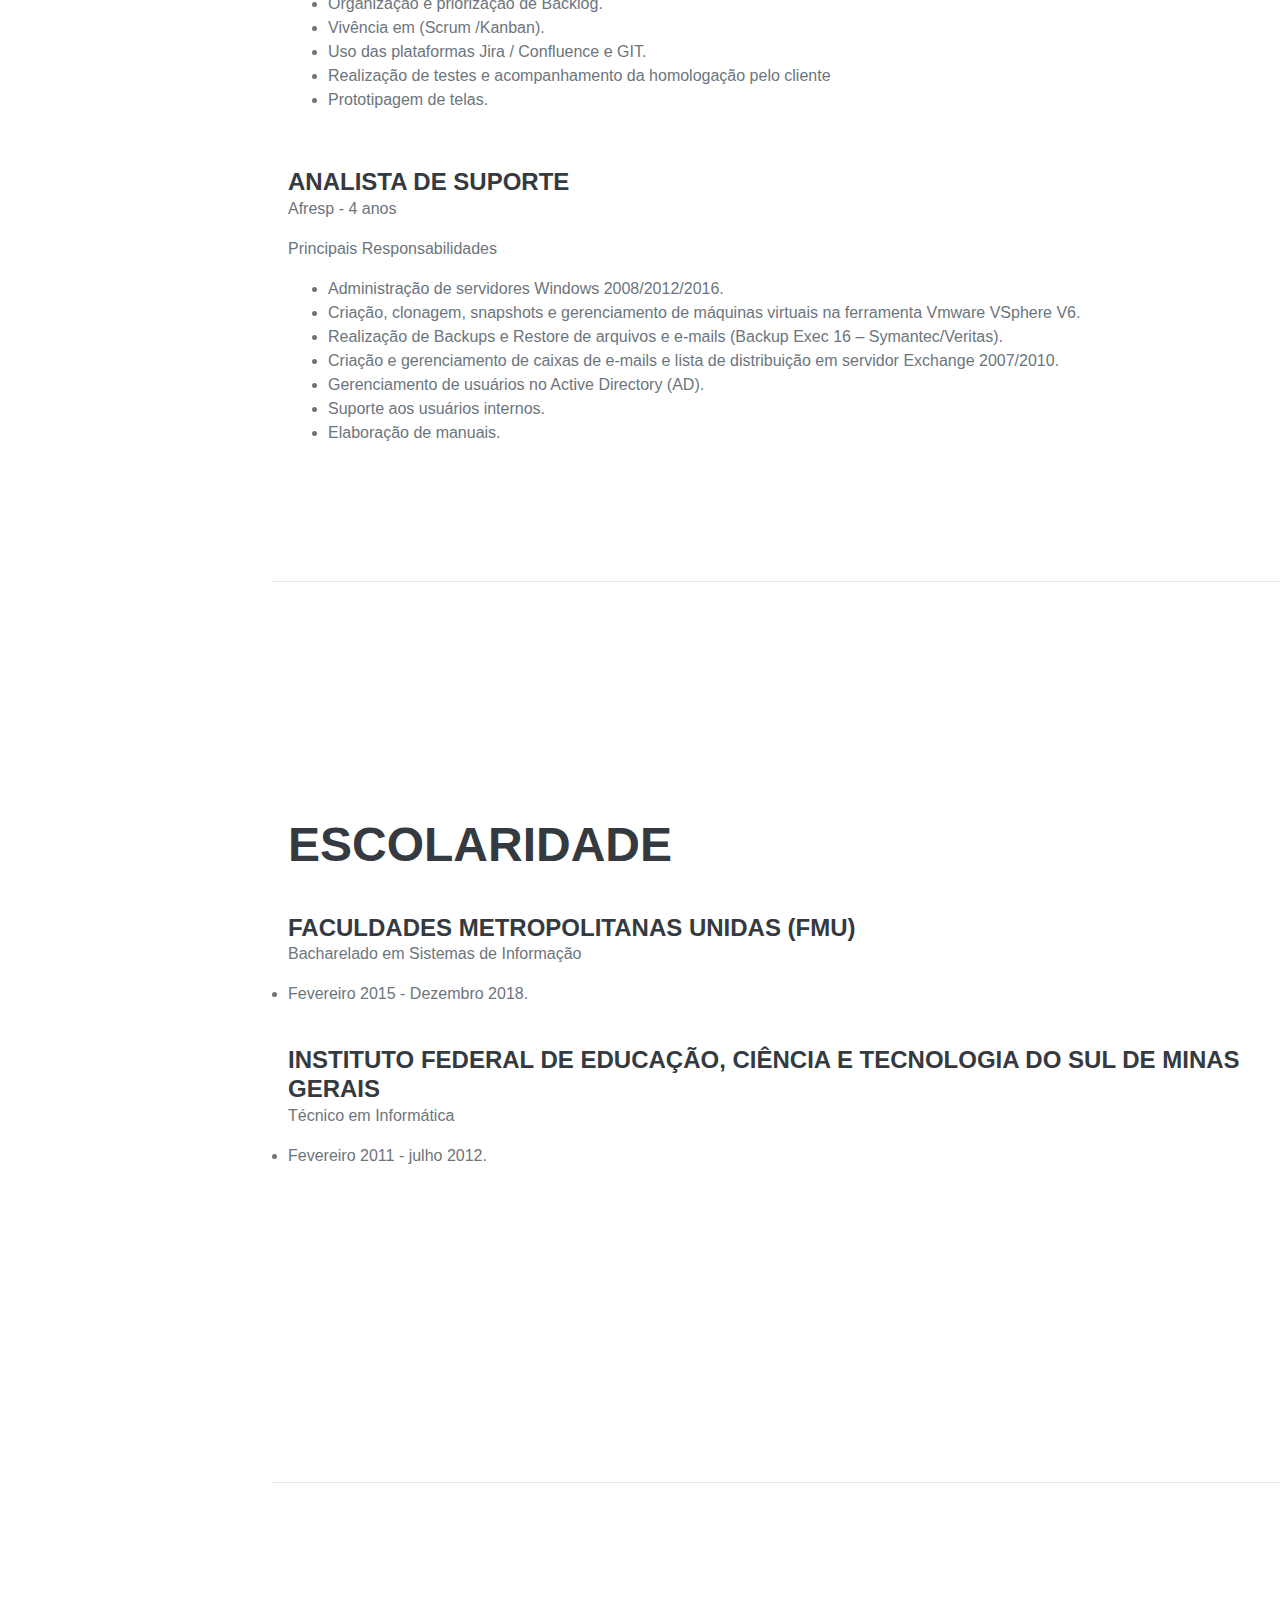
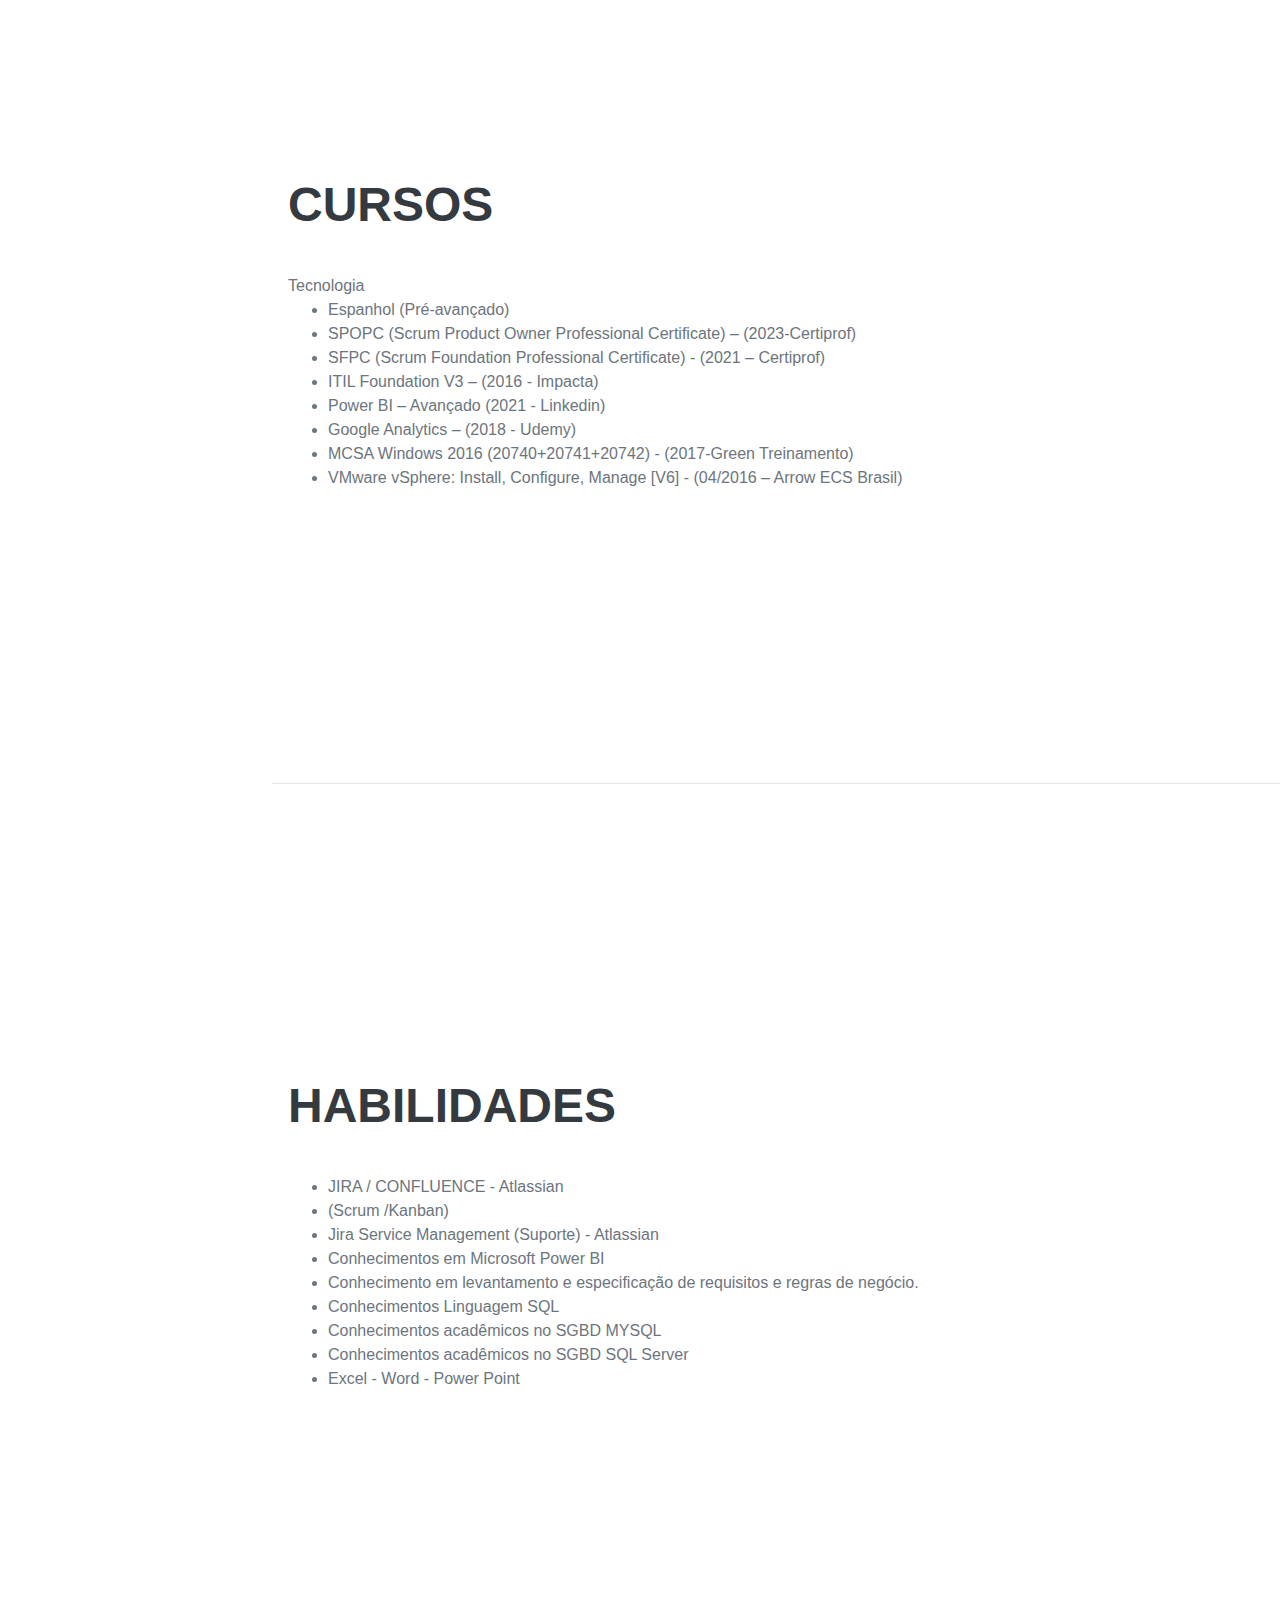
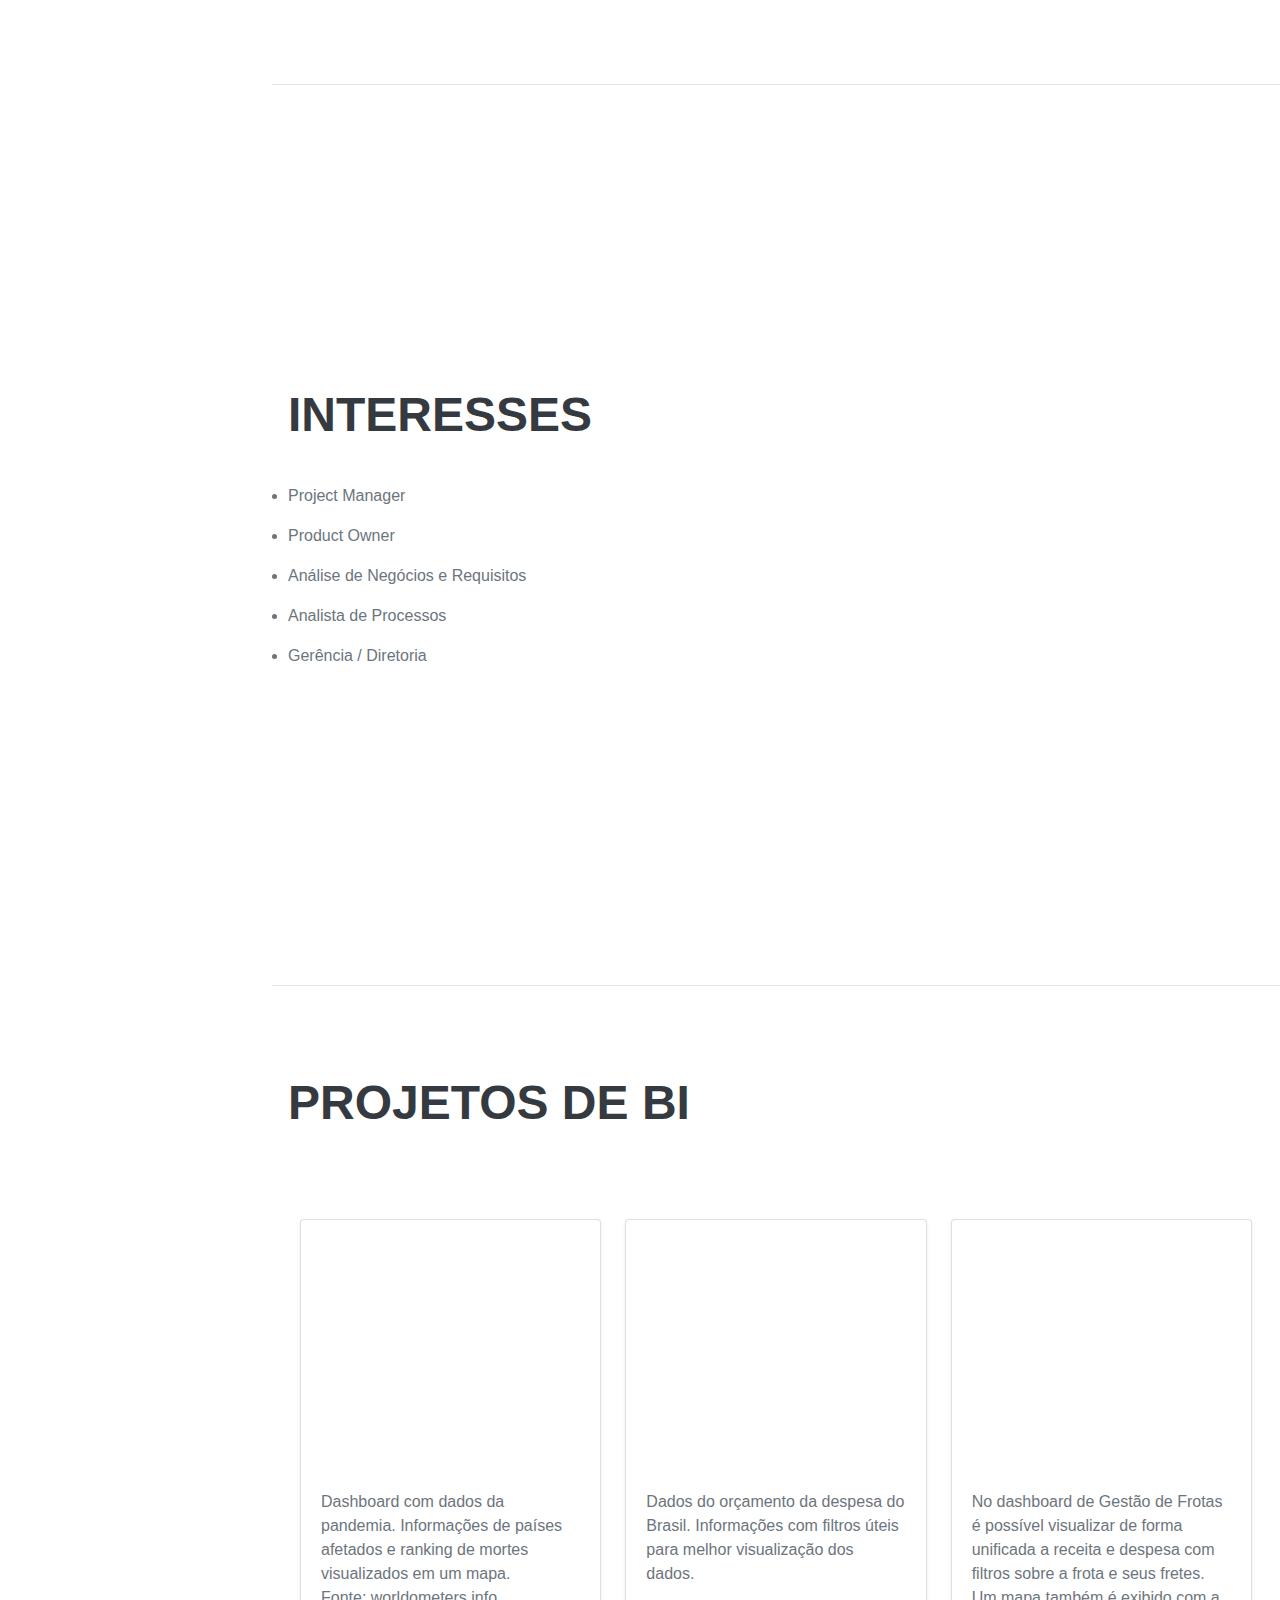
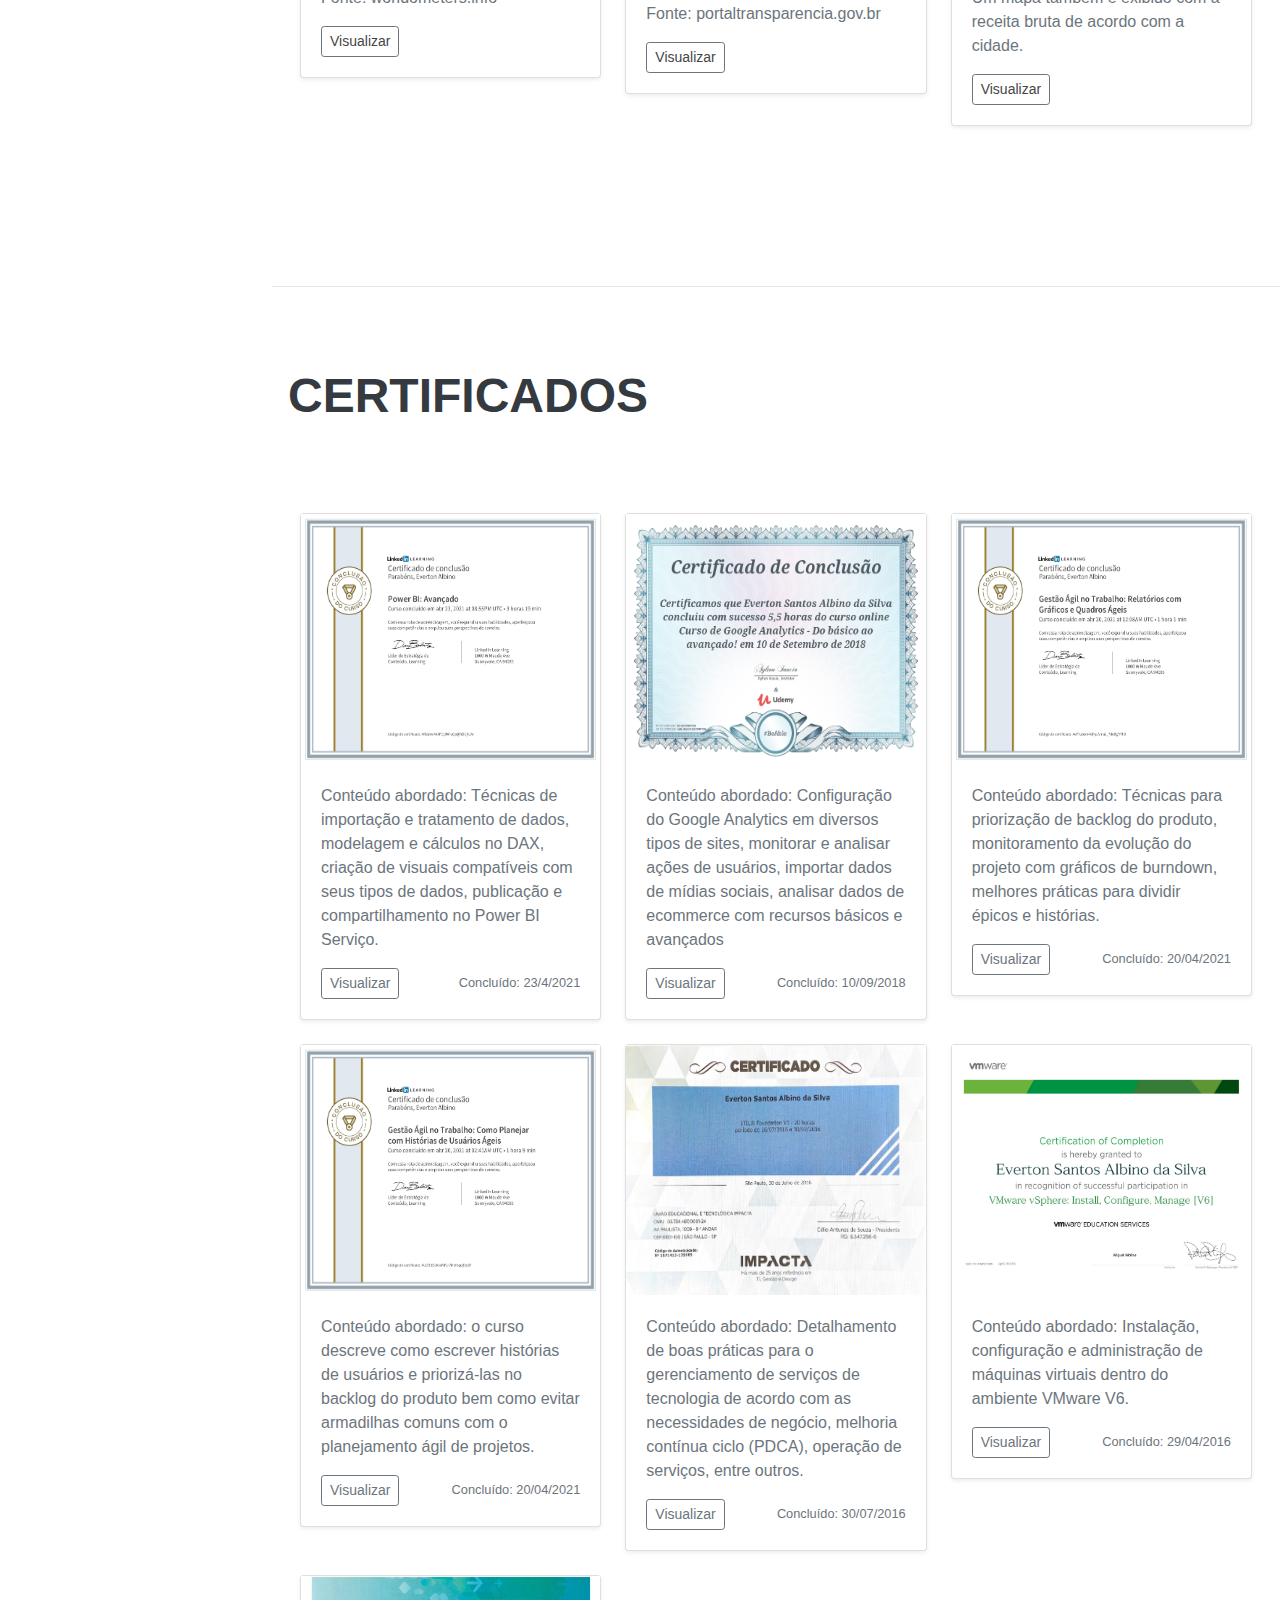
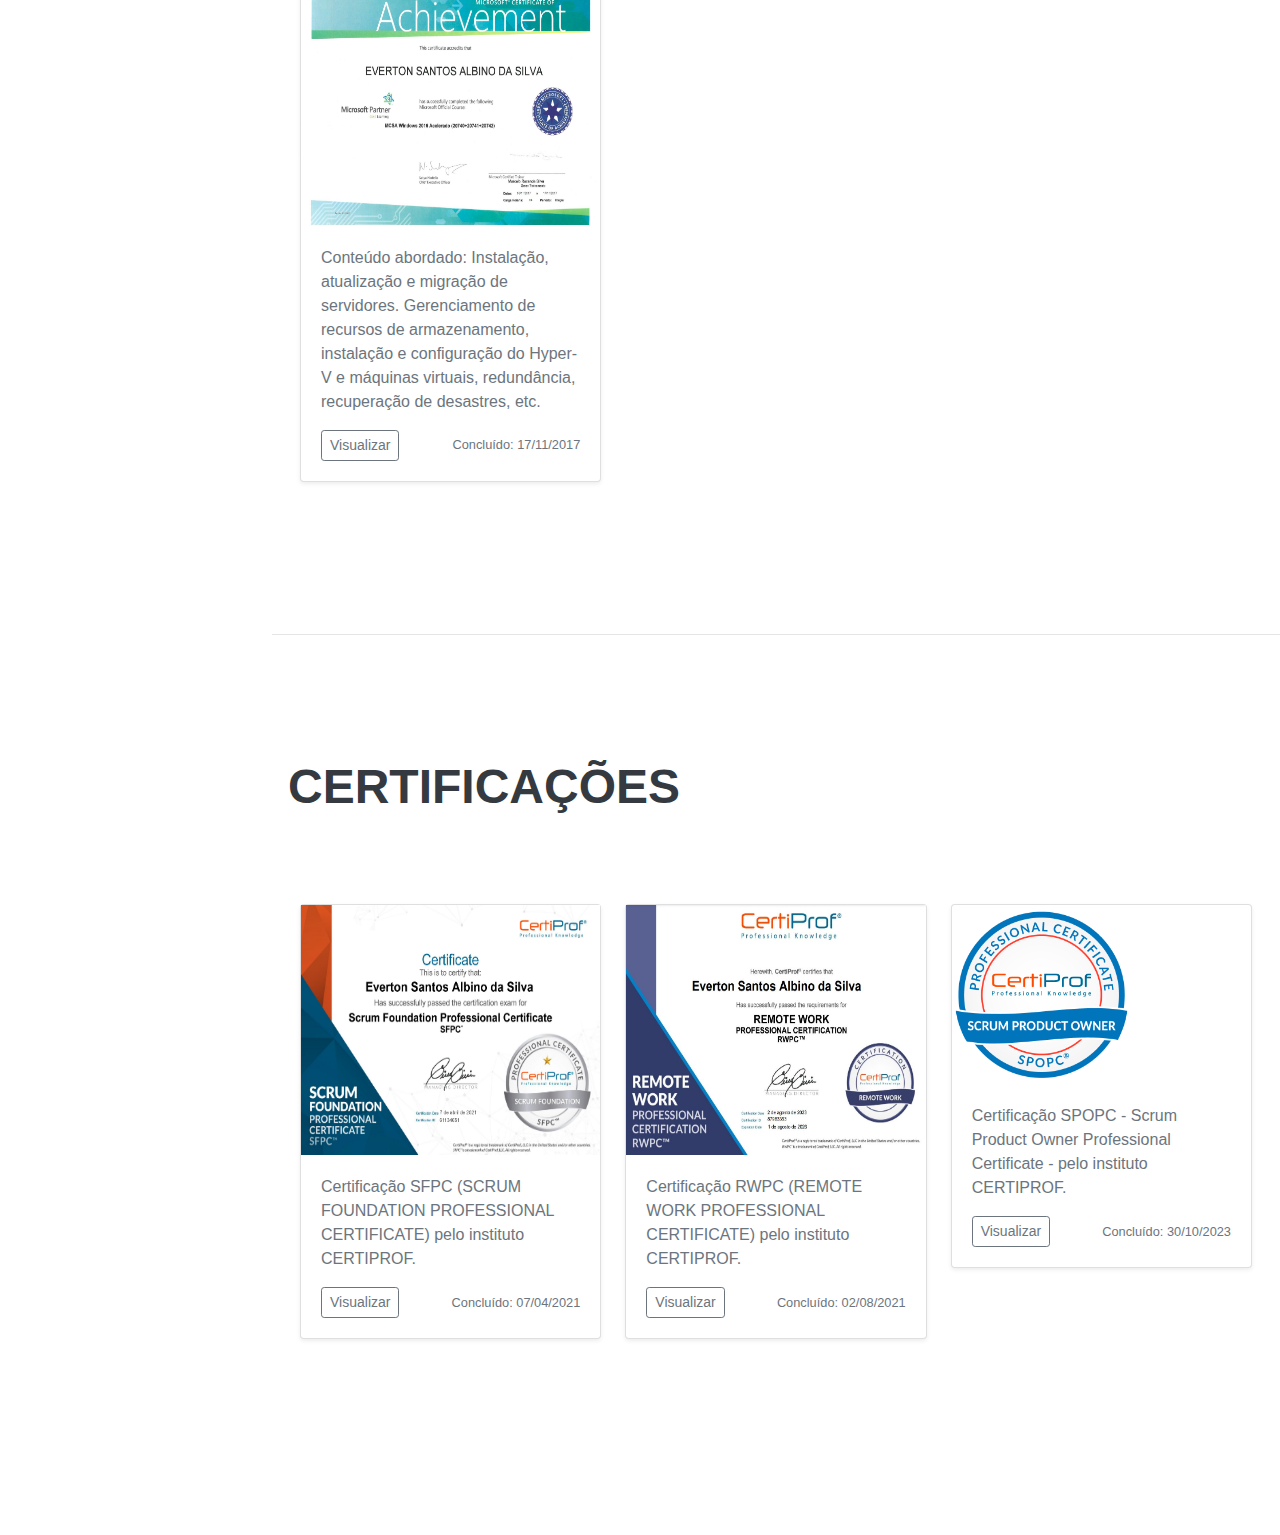
==== commit c1a18ad4: "Update index.html" ====
--- a/index.html
+++ b/index.html
@@ -60,7 +60,7 @@
 
 
 
-                    <p class="subheading mb-5">Busco oportunidades e desafios na área de projetos de TI, como Gestor de Projetos, Dono do Produto e Negócios.</p>   
+                    <p class="subheading mb-5">Busco oportunidades e desafios na área de projetos de TI, como Gestor de Projetos, Dono do Produto, Processos e Negócios.</p>   
 
 
                     <div class="social-icons">
@@ -281,6 +281,8 @@
                    <li class="subheading mb-3">Project Manager</li>
                    <li class="subheading mb-3">Product Owner</li>
                    <li class="subheading mb-3">Análise de Negócios e Requisitos</li>
+		   <li class="subheading mb-3">Analista de Processos</li>
+		   <li class="subheading mb-3">Gerência / Diretoria</li>
                    
                     
                 </div>
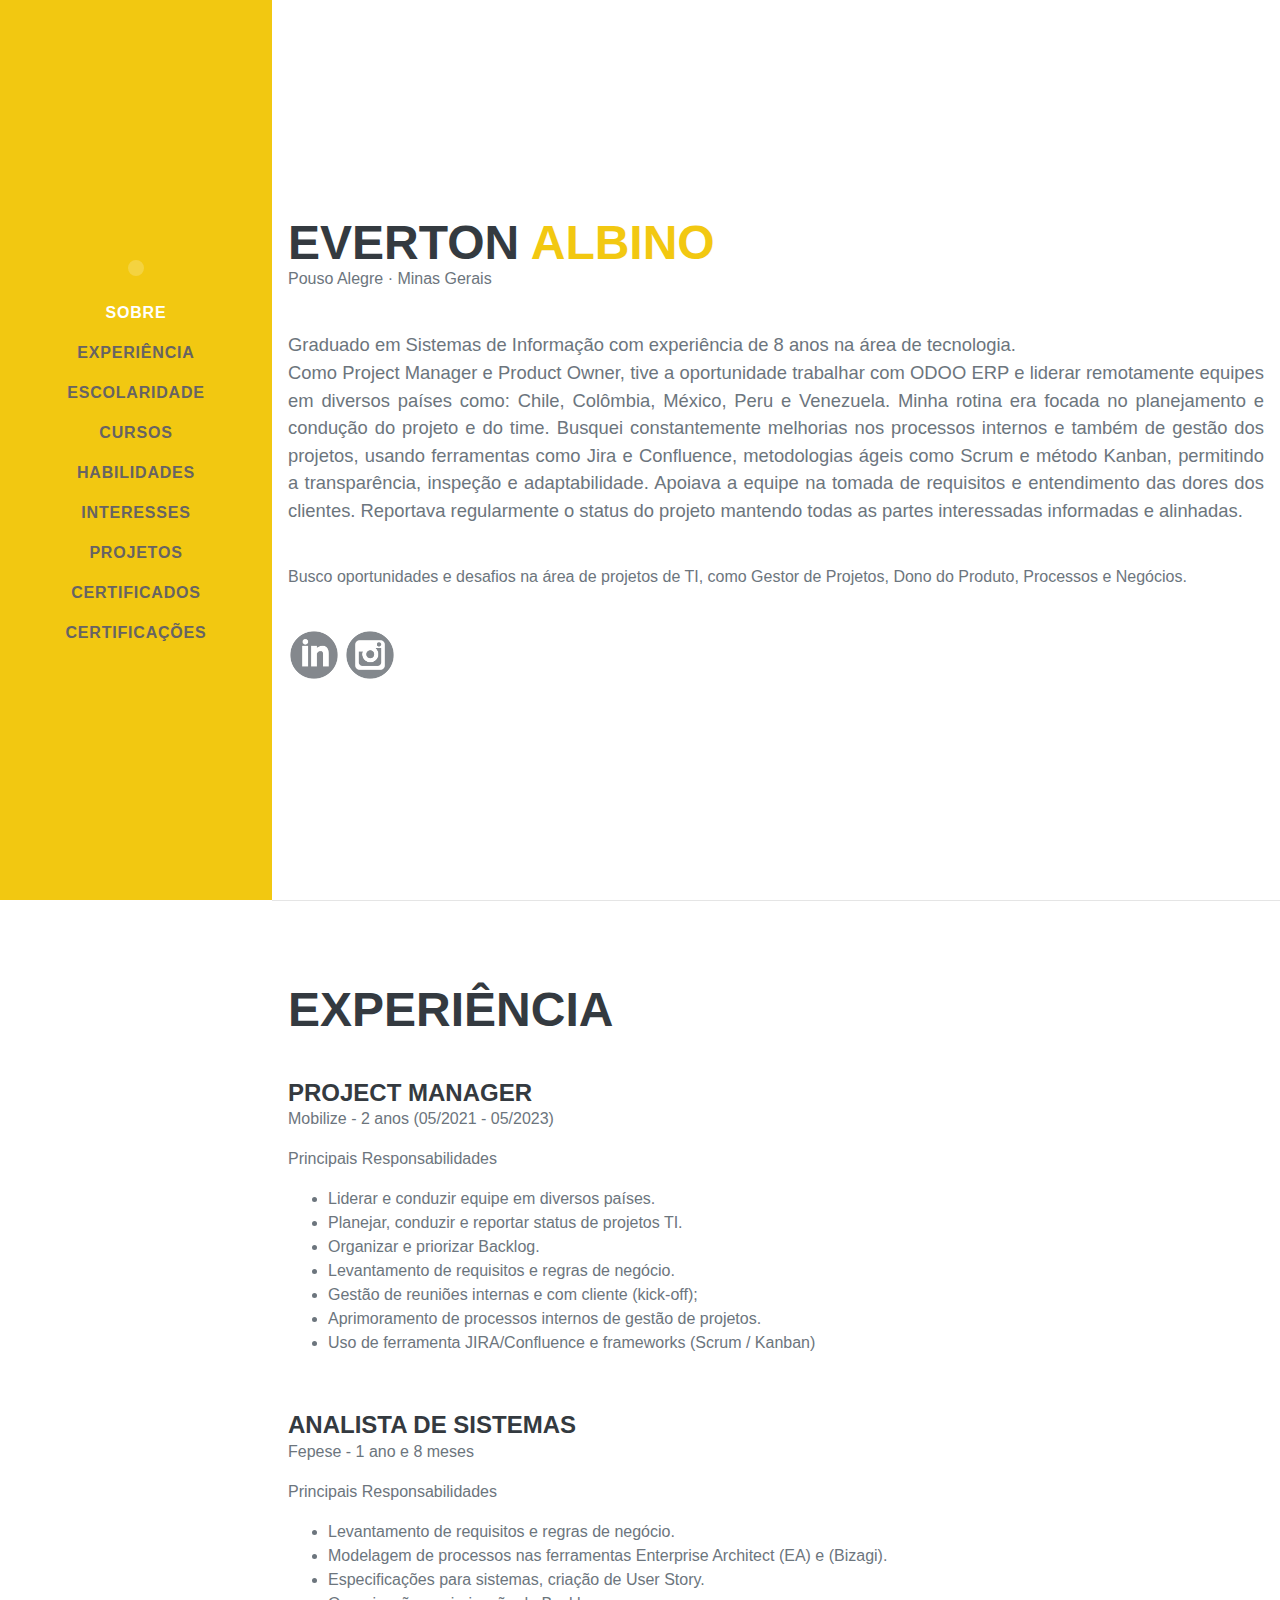
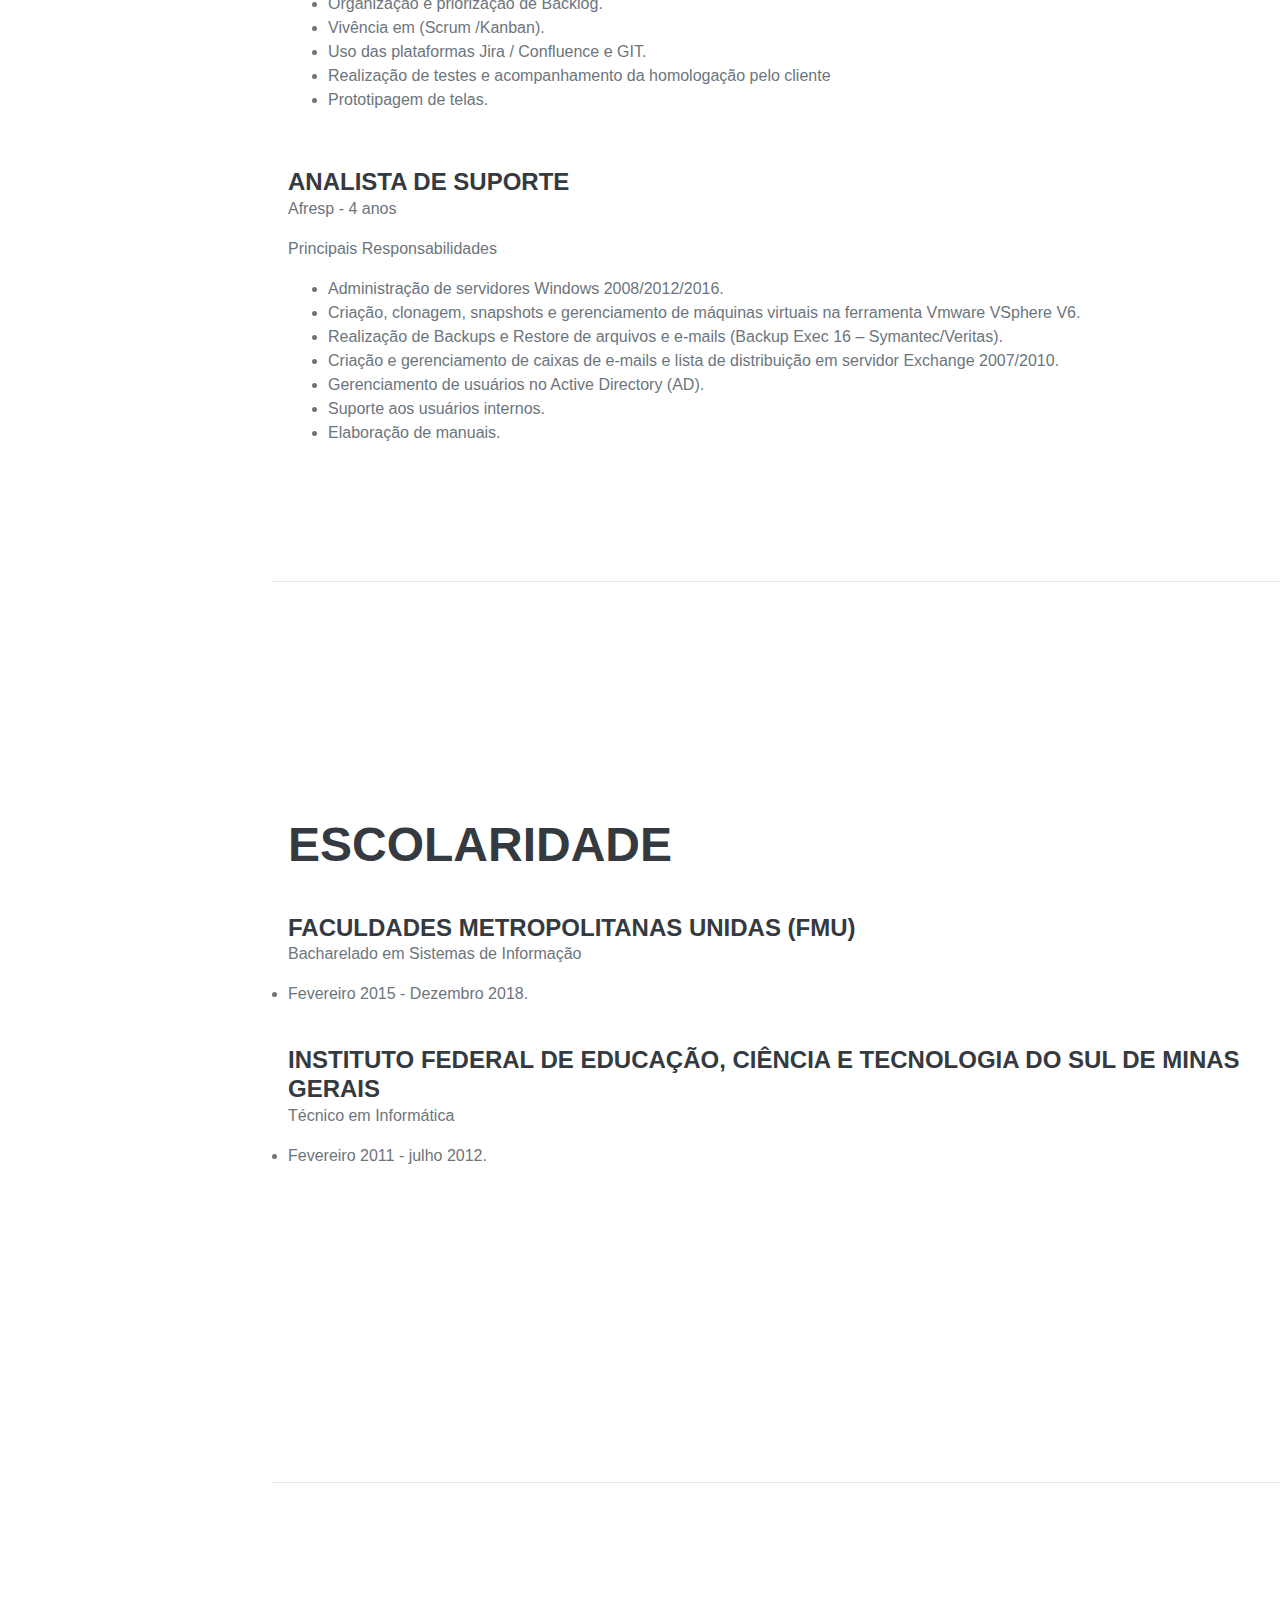
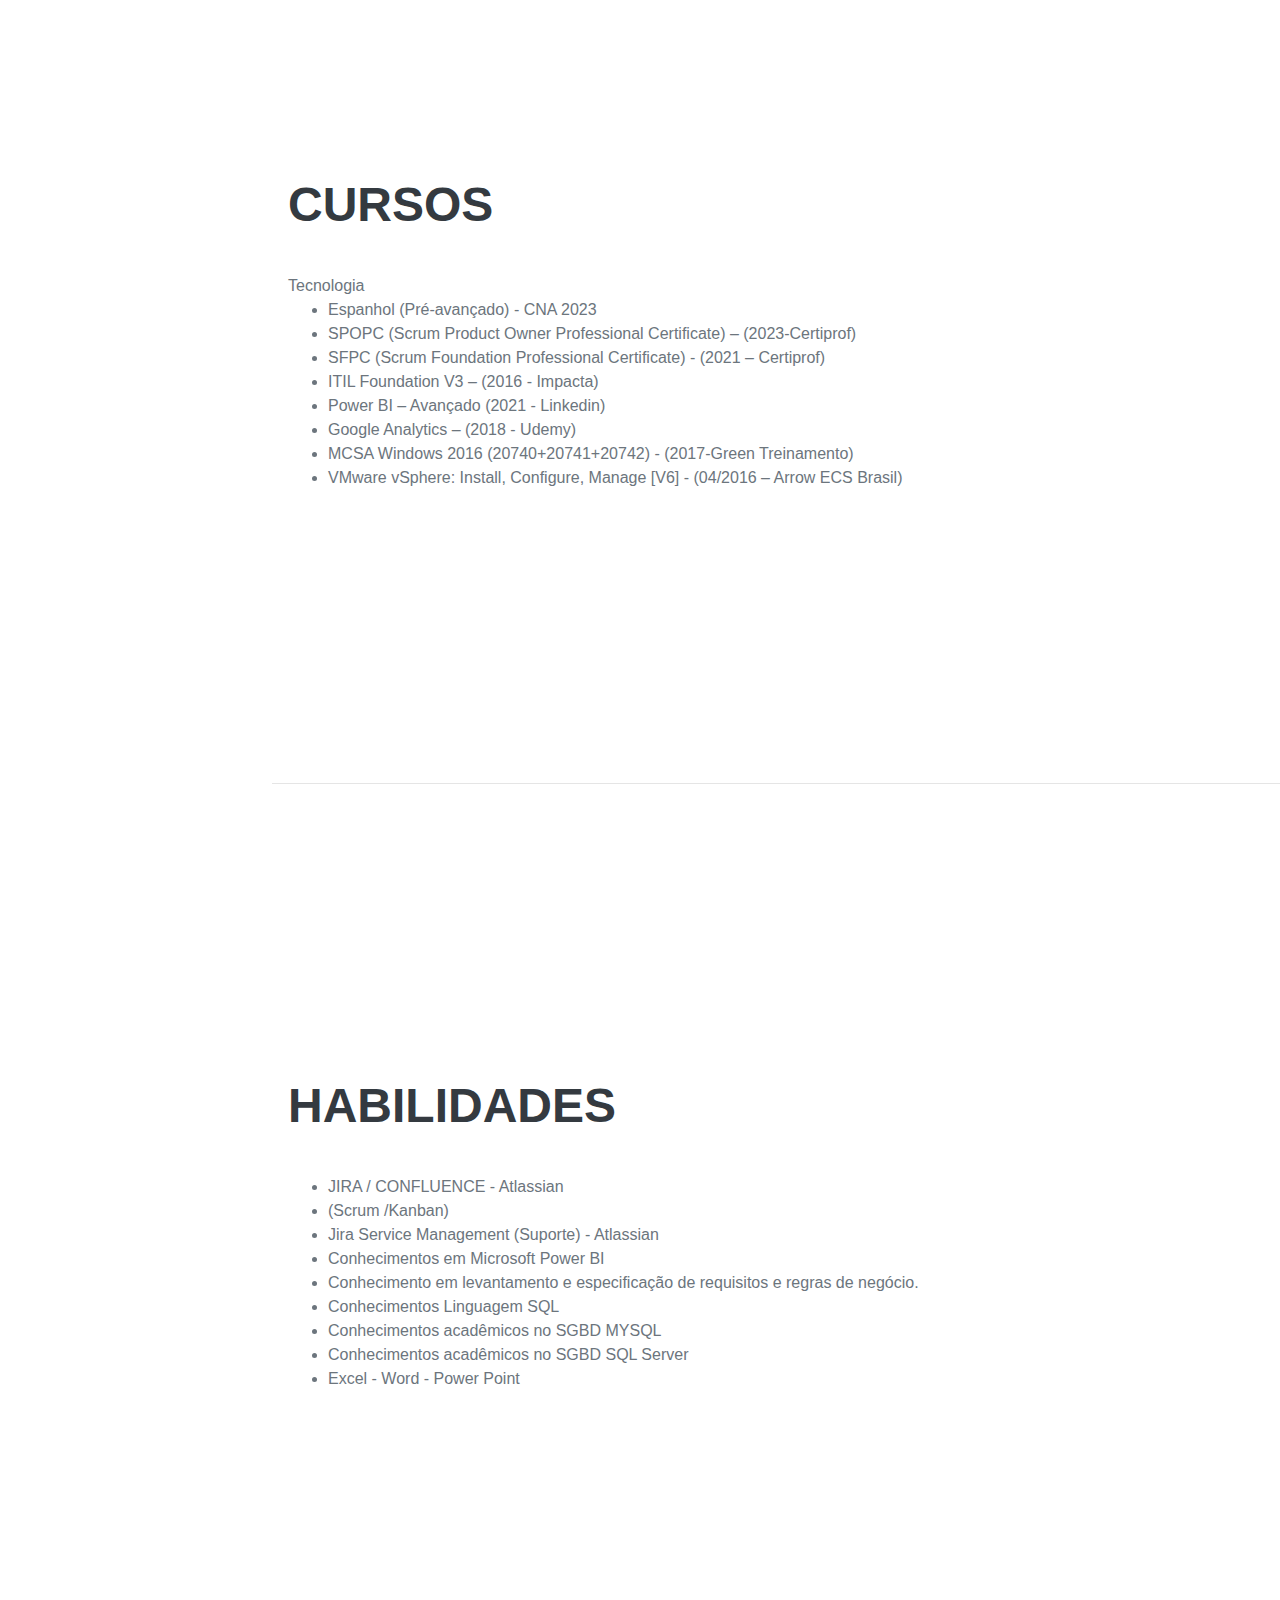
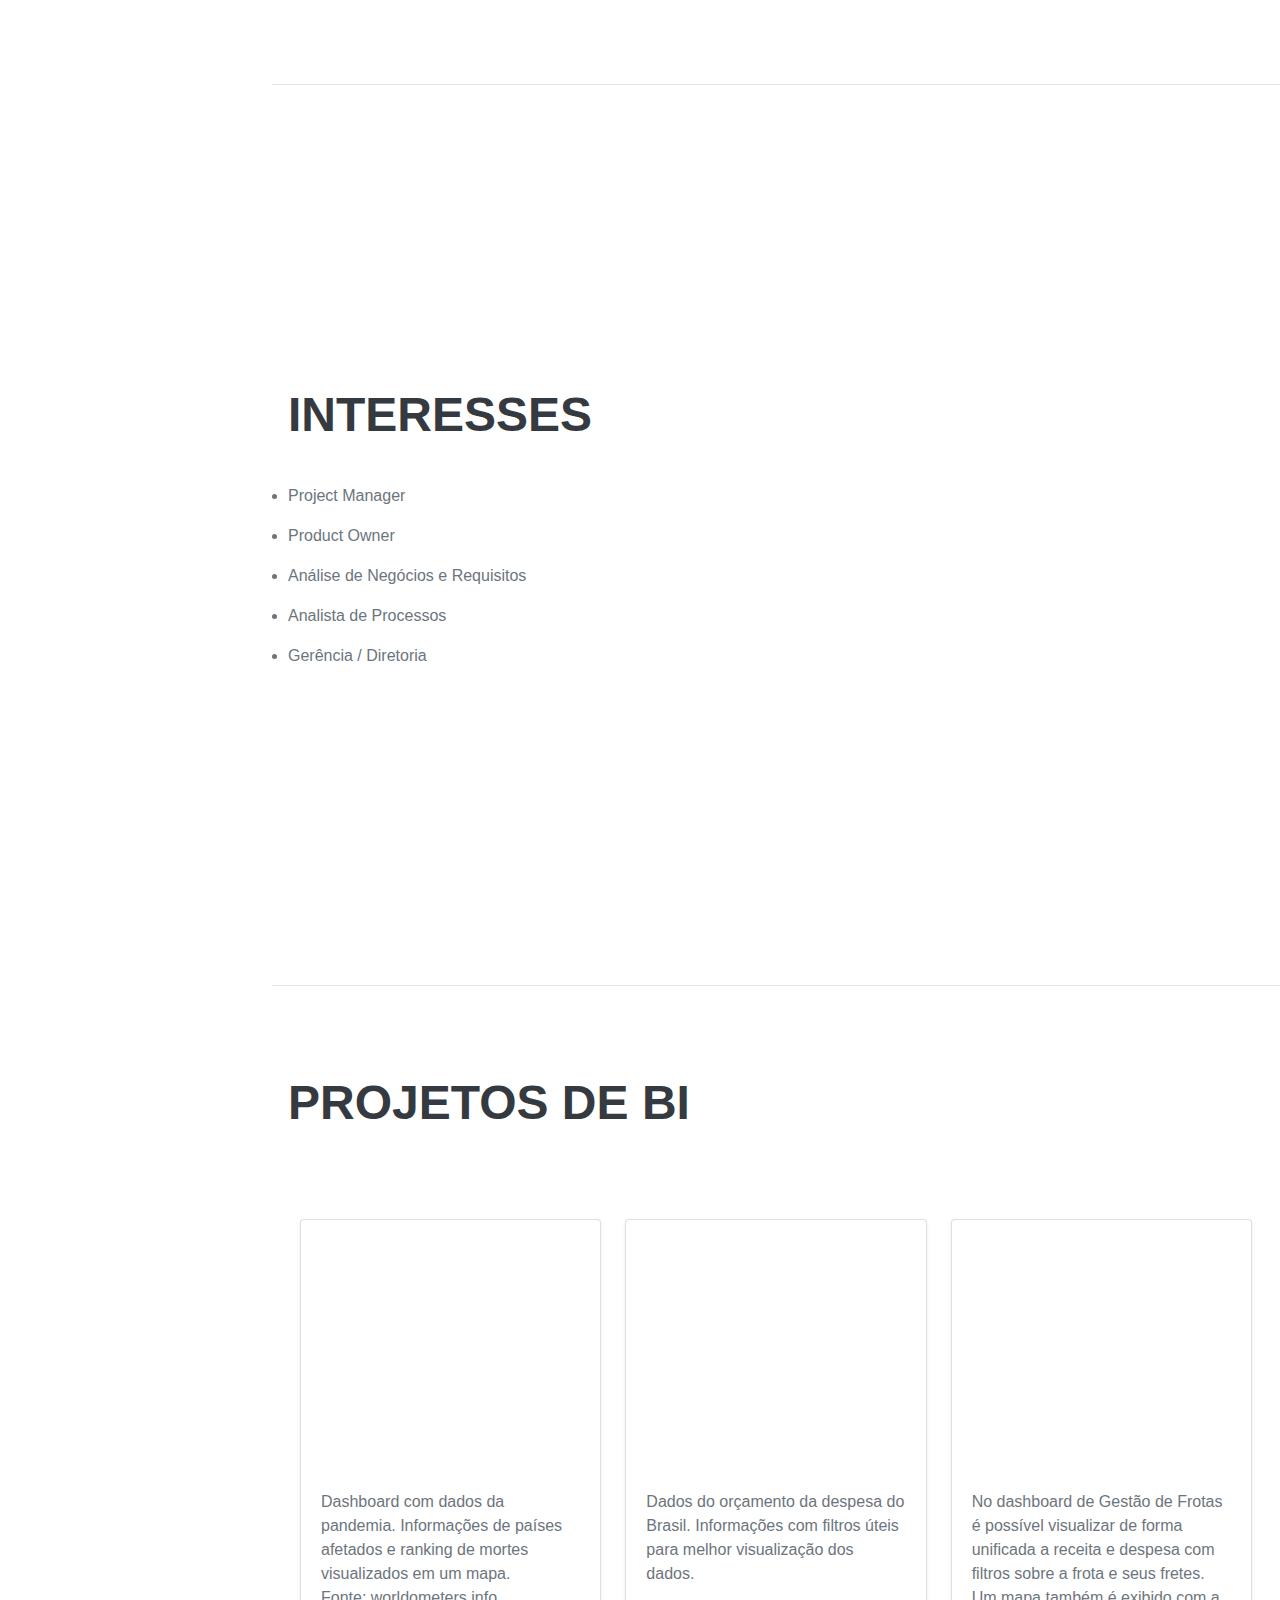
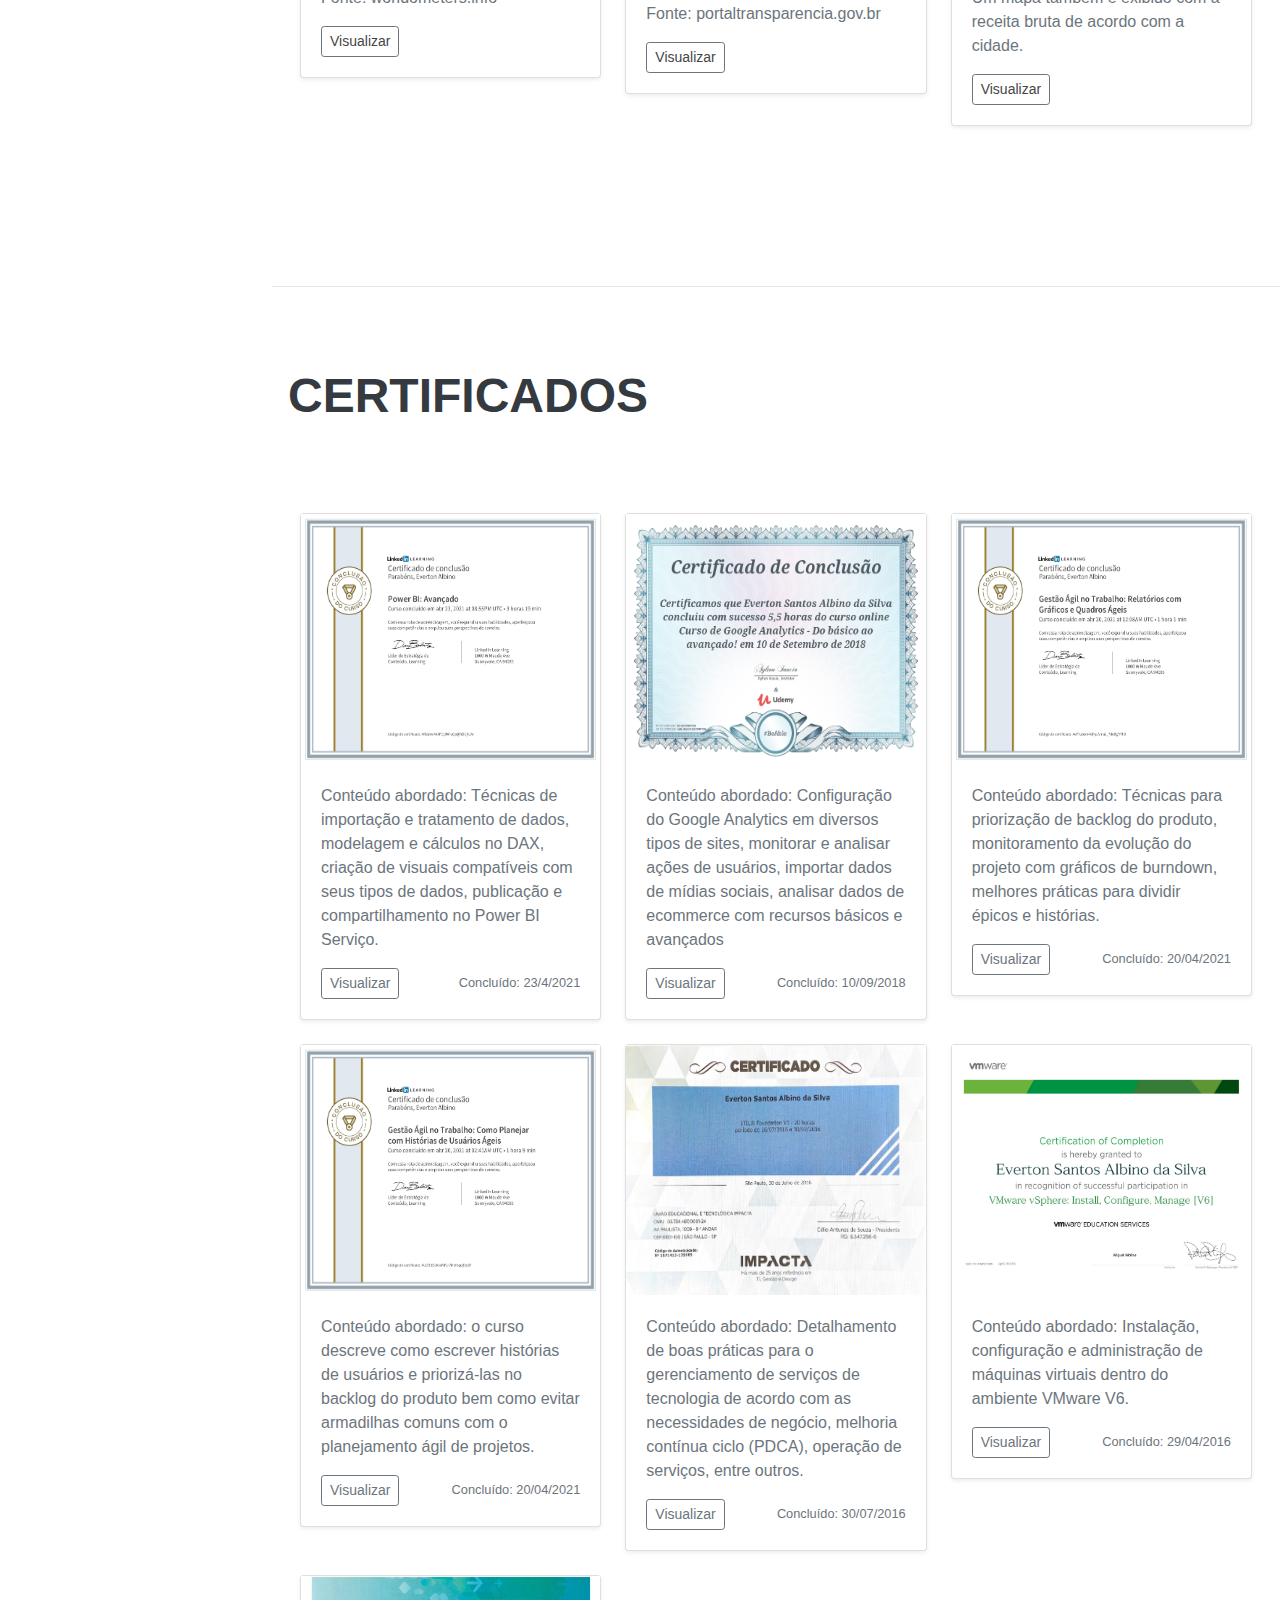
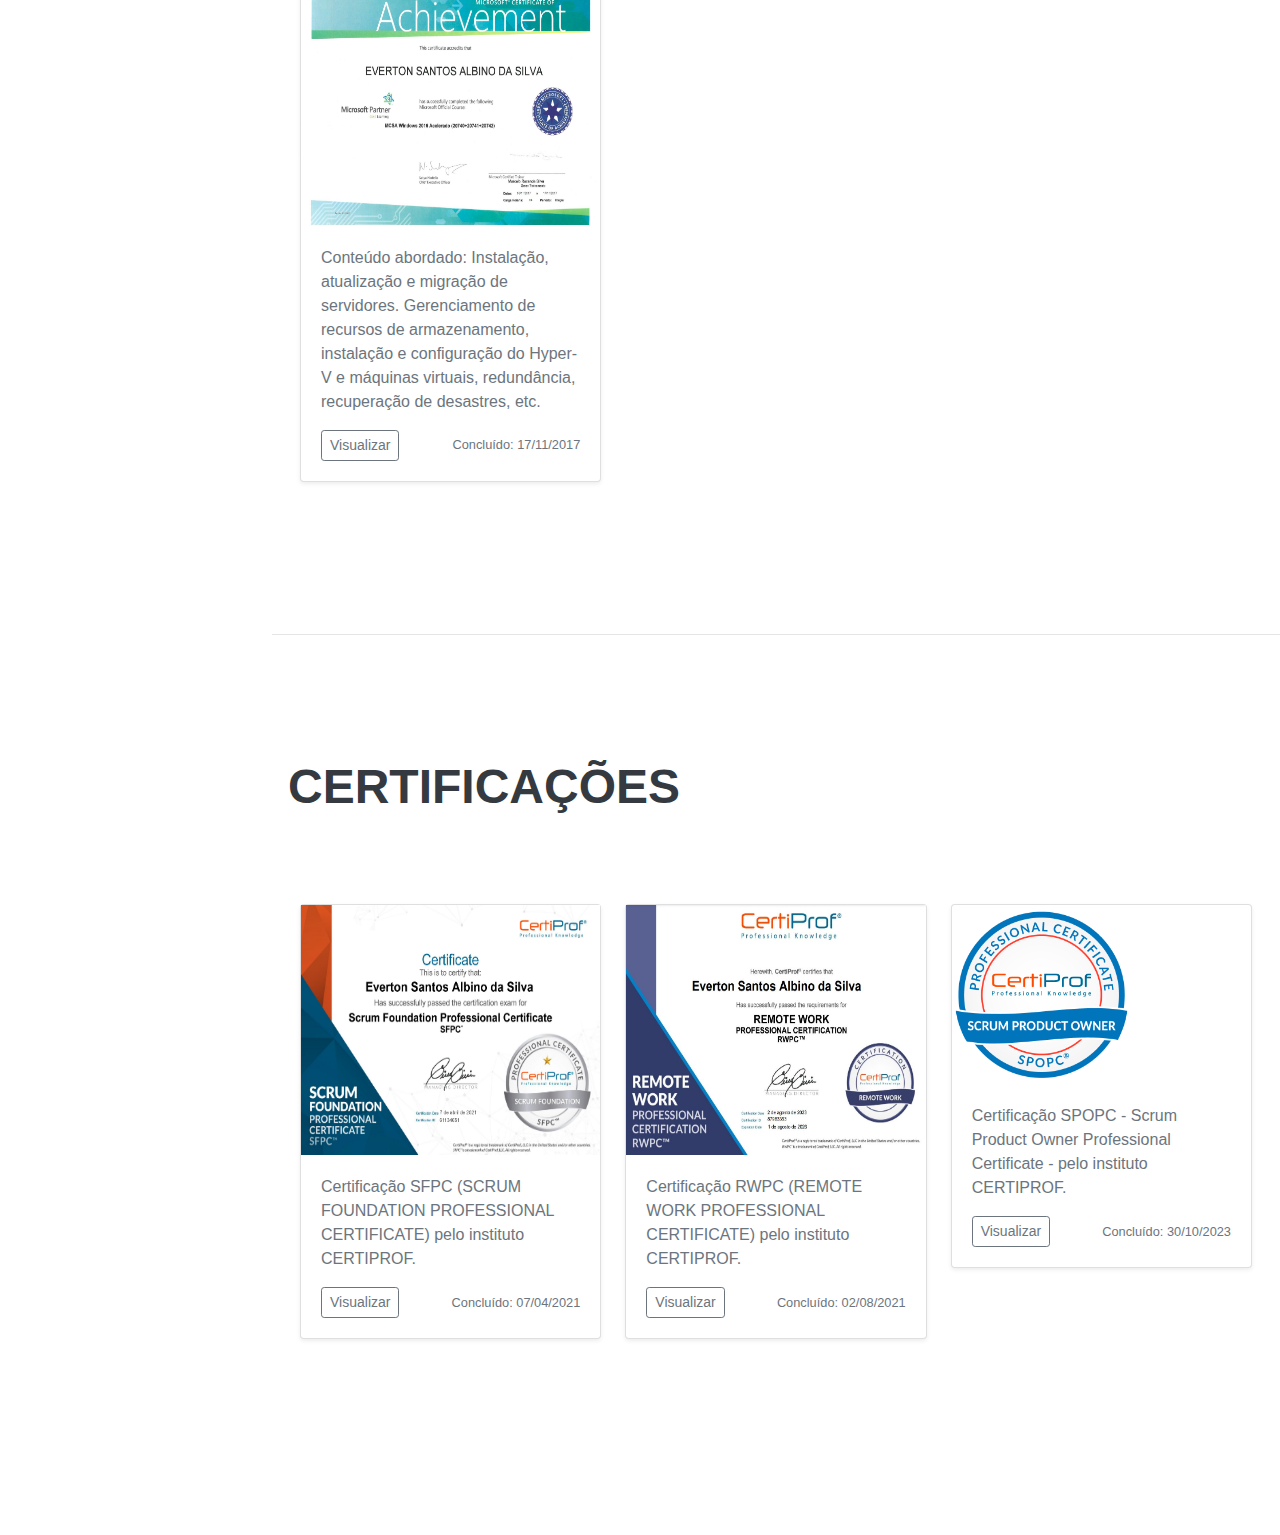
==== commit 0c575058: "Update index.html" ====
--- a/index.html
+++ b/index.html
@@ -185,7 +185,7 @@
                     <ul class="fa-ul mb-0">
                         <li>
                             <span class="fa-li"><i class="fas fa-check"></i></span>
-							Espanhol (Pré-avançado)
+							Espanhol (Pré-avançado) - CNA 2023
 							</li>
 			<li>
                             <span class="fa-li"><i class="fas fa-check"></i></span>
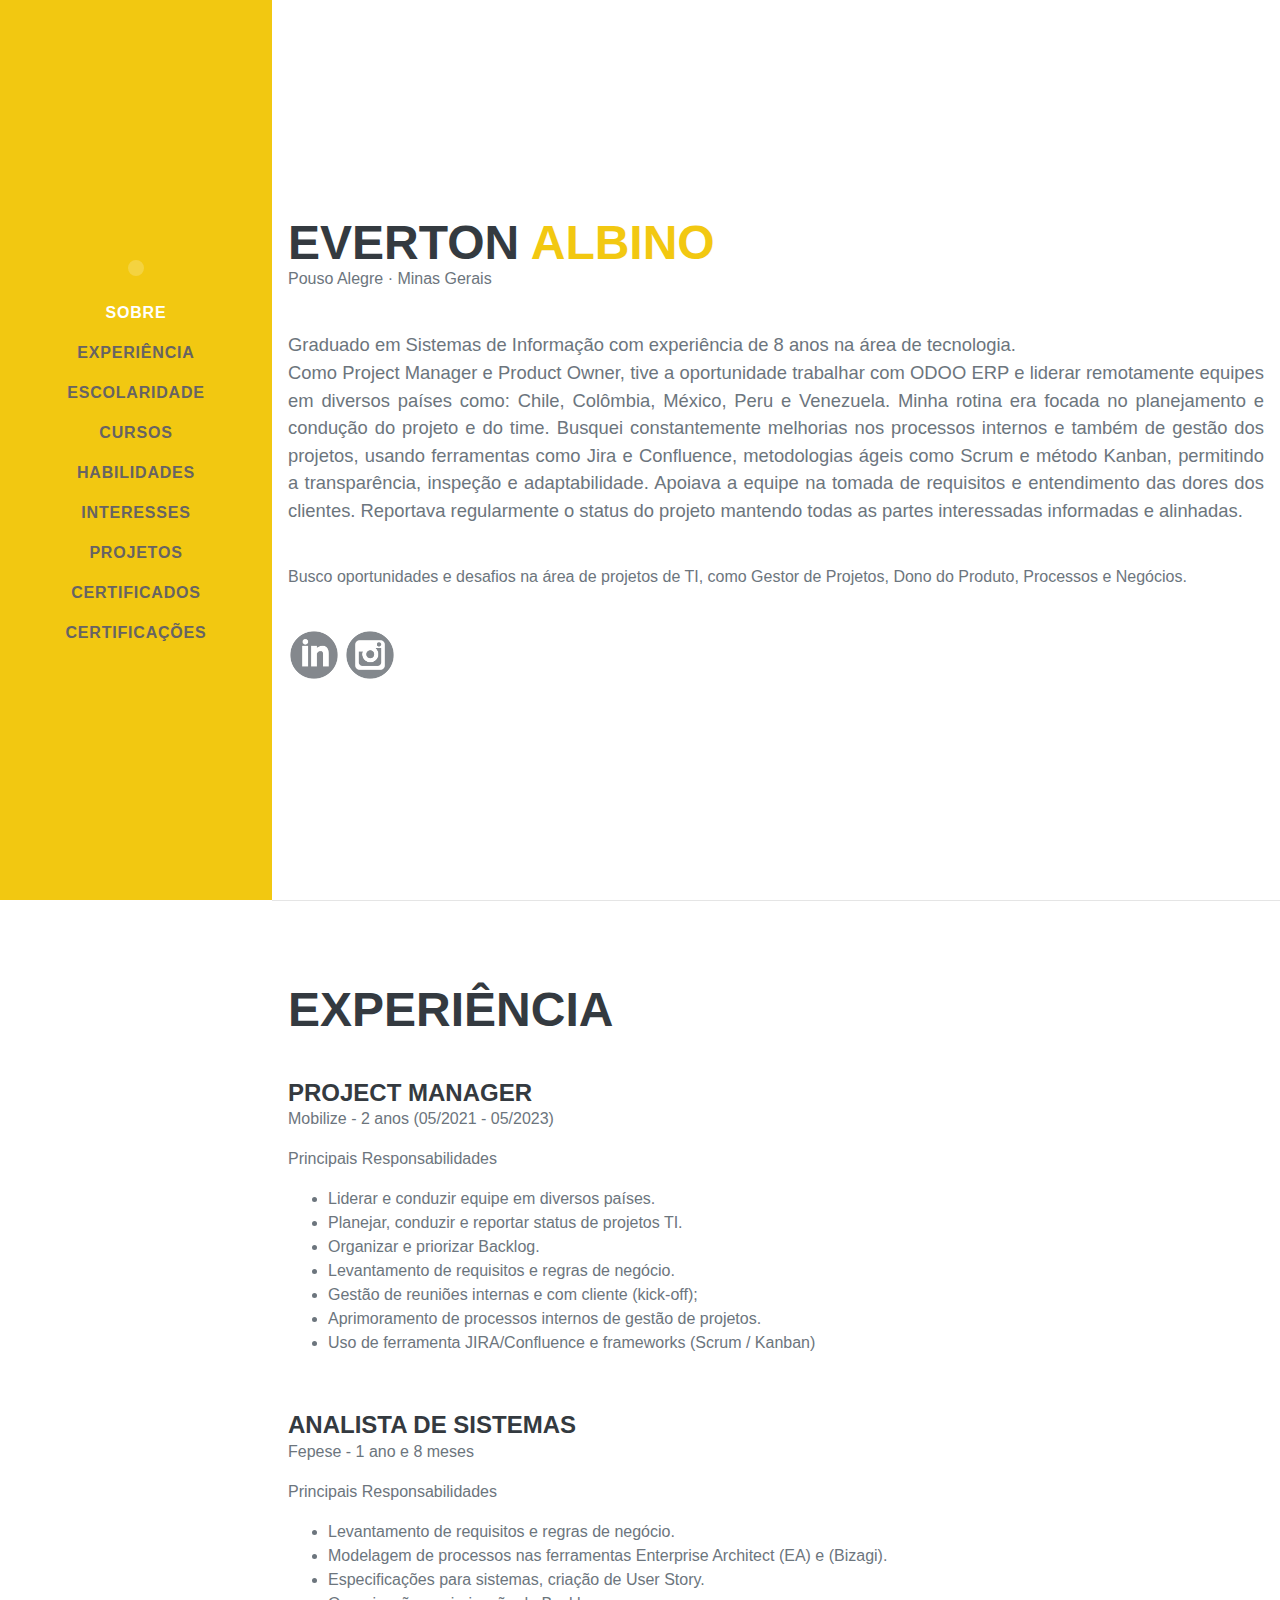
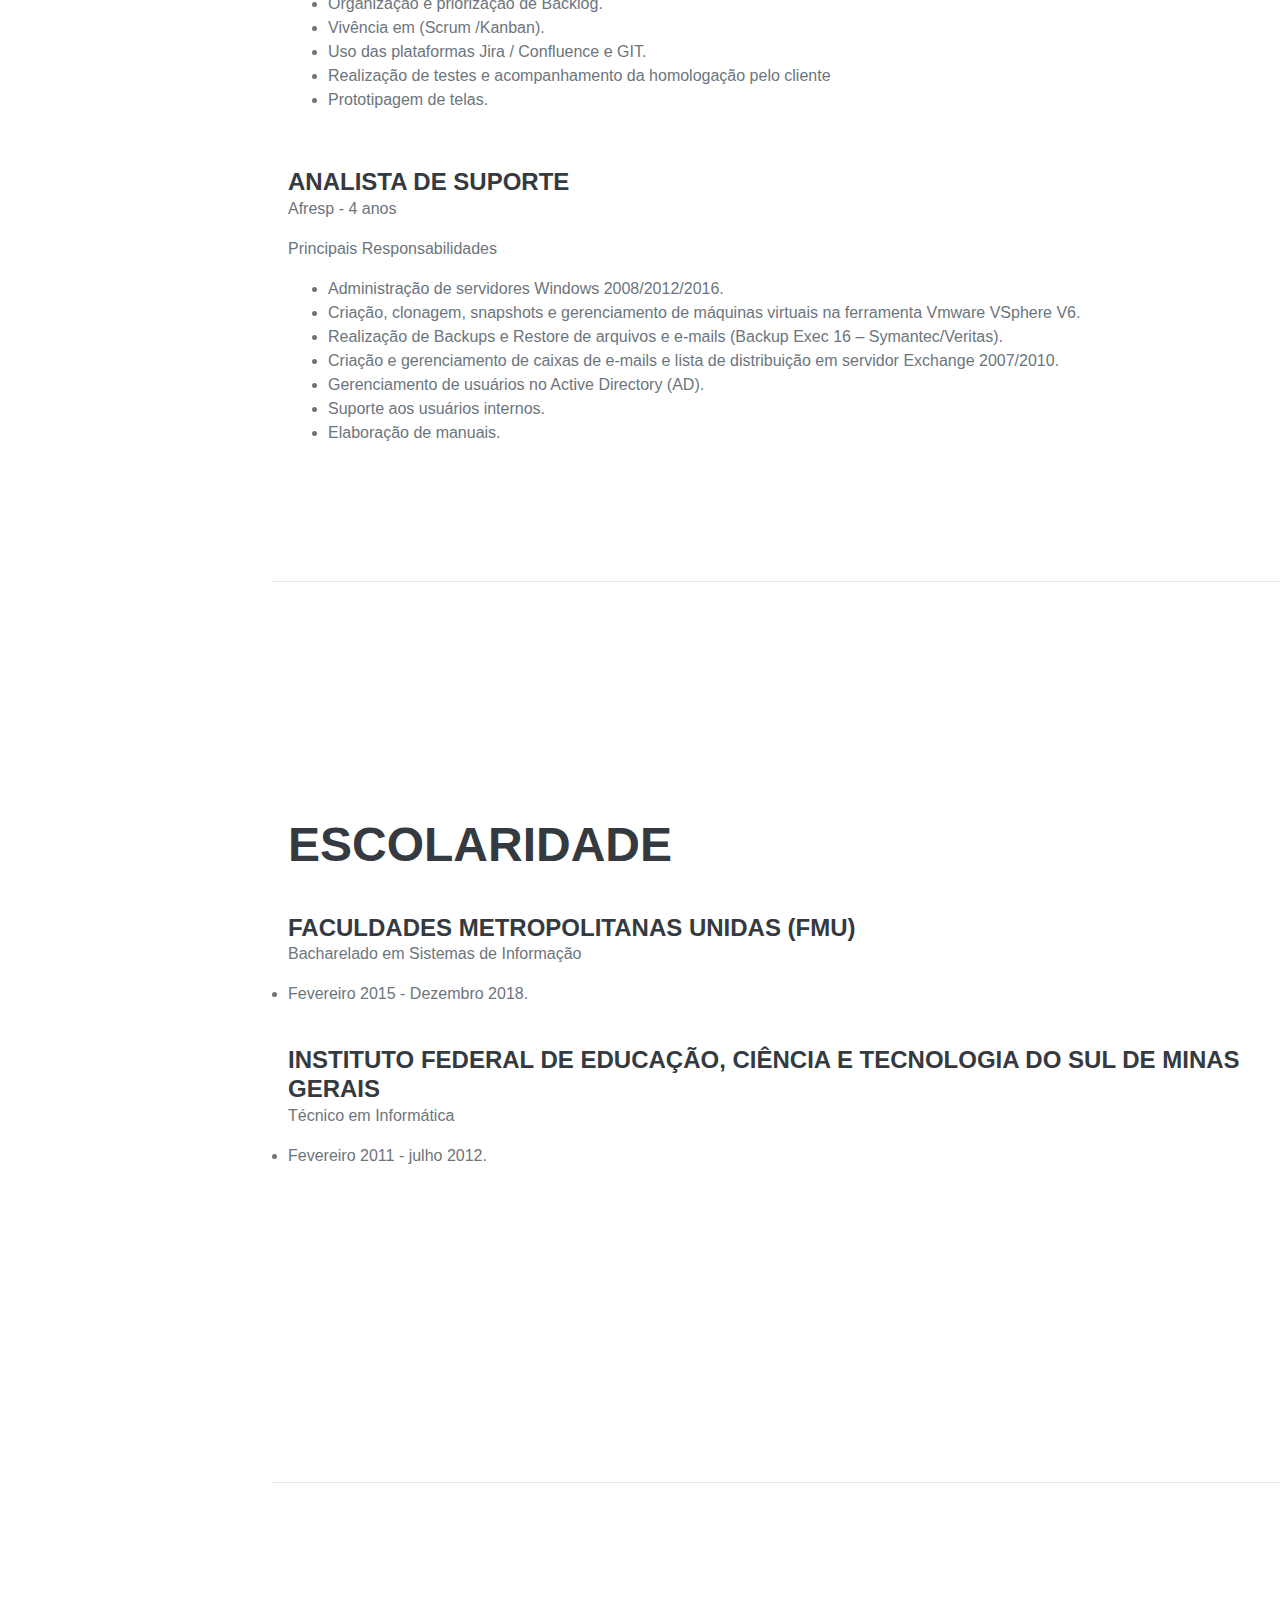
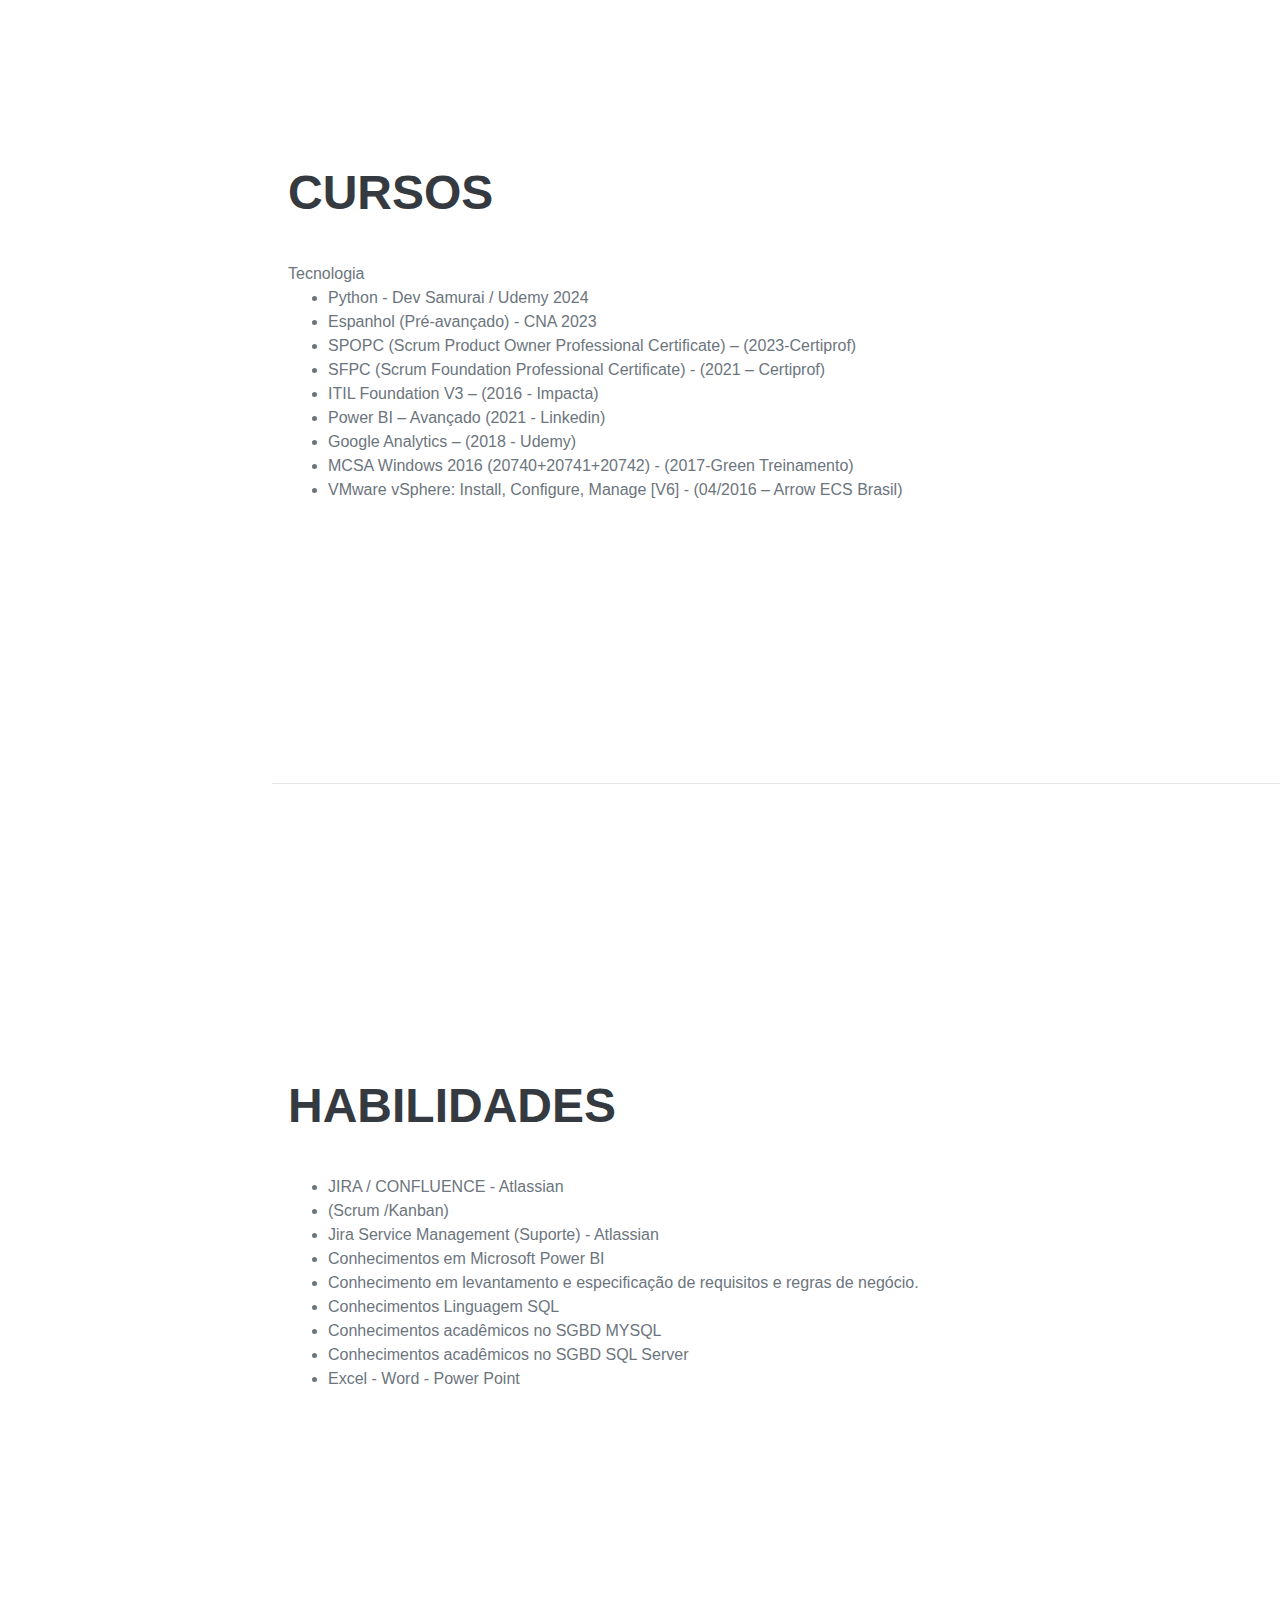
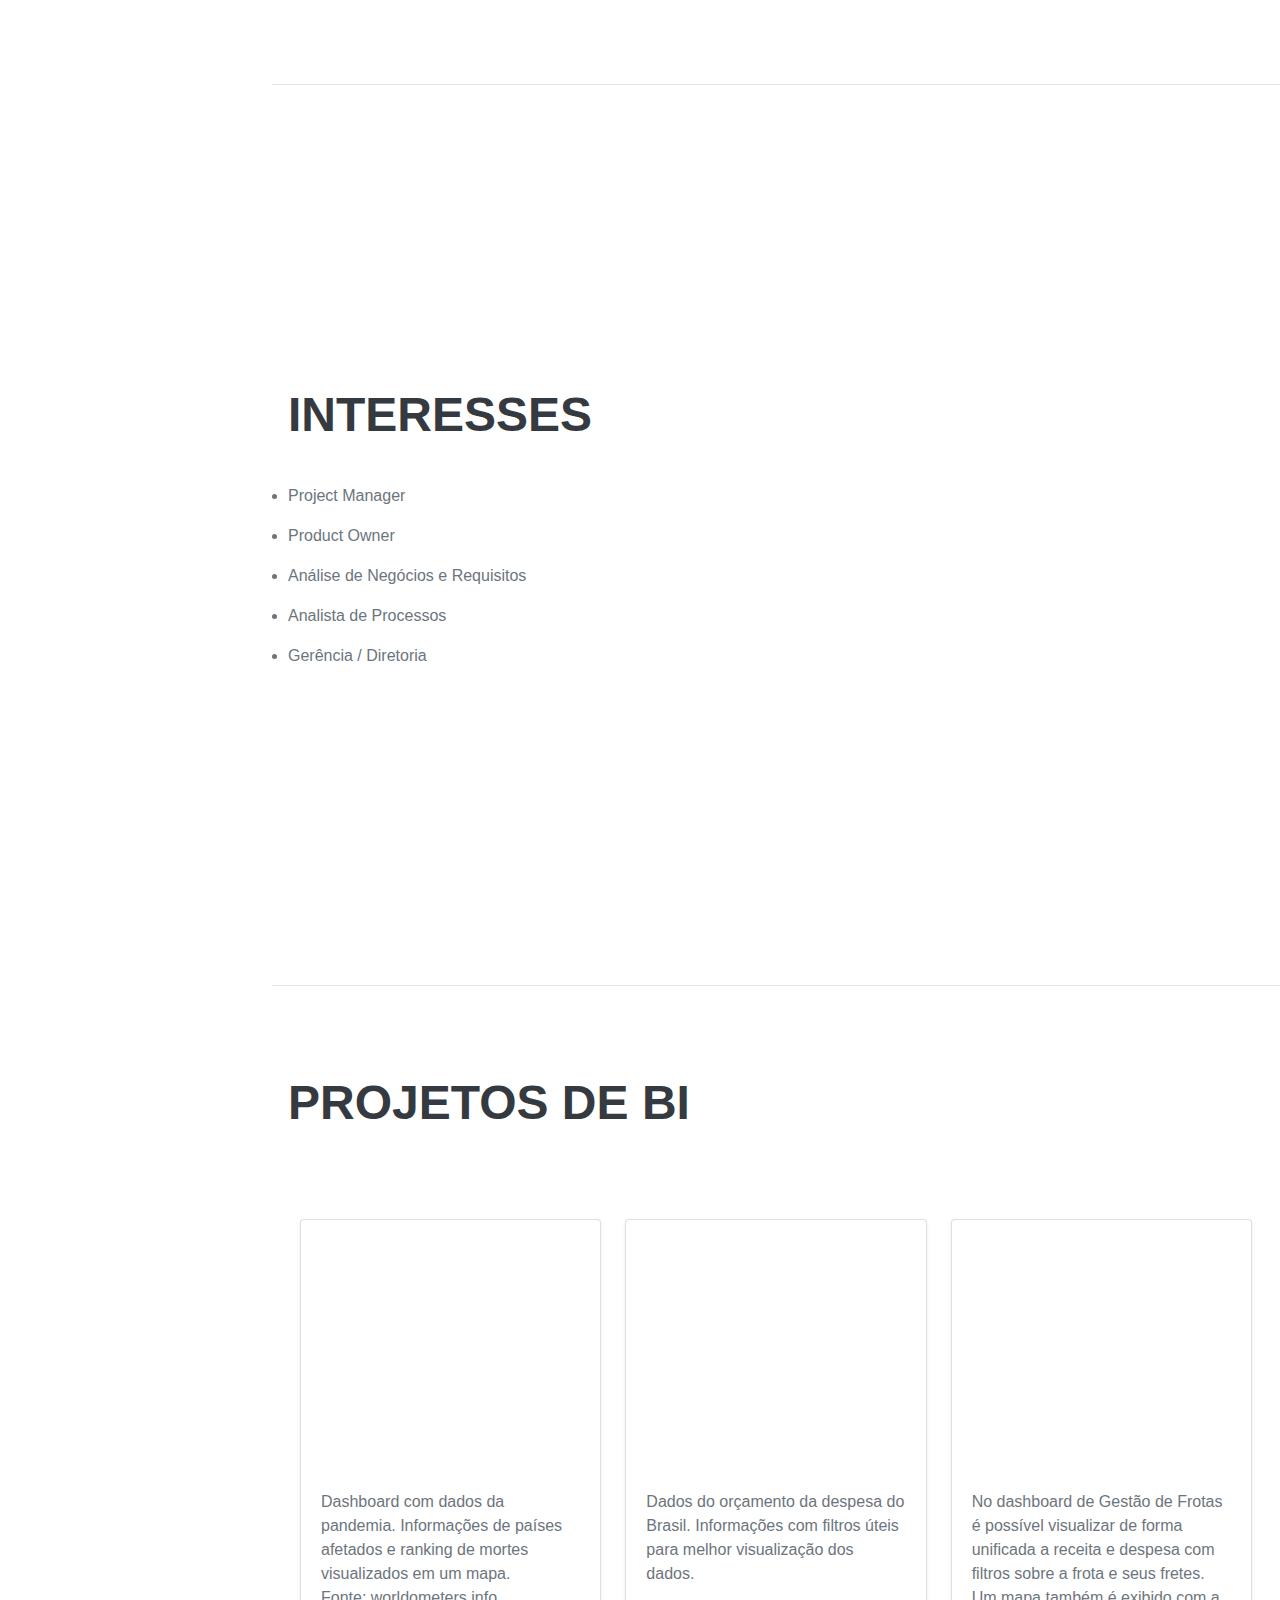
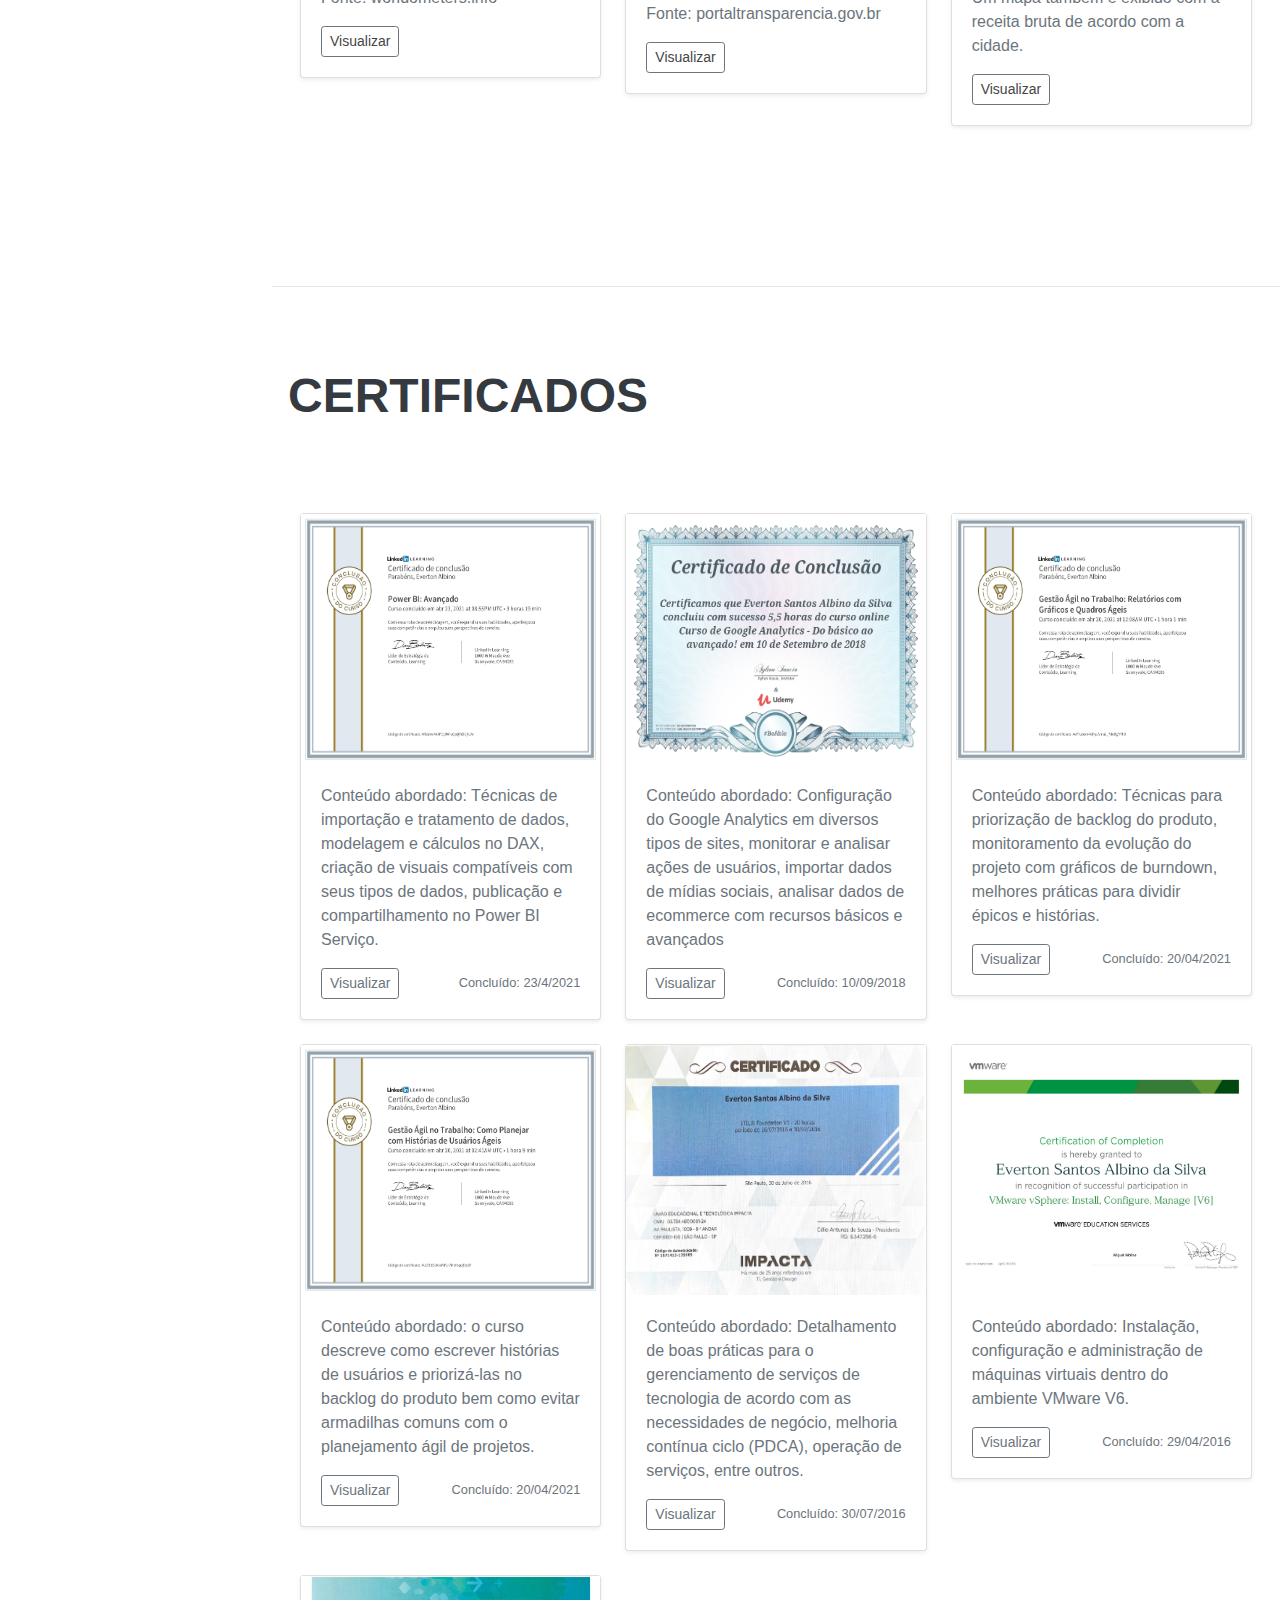
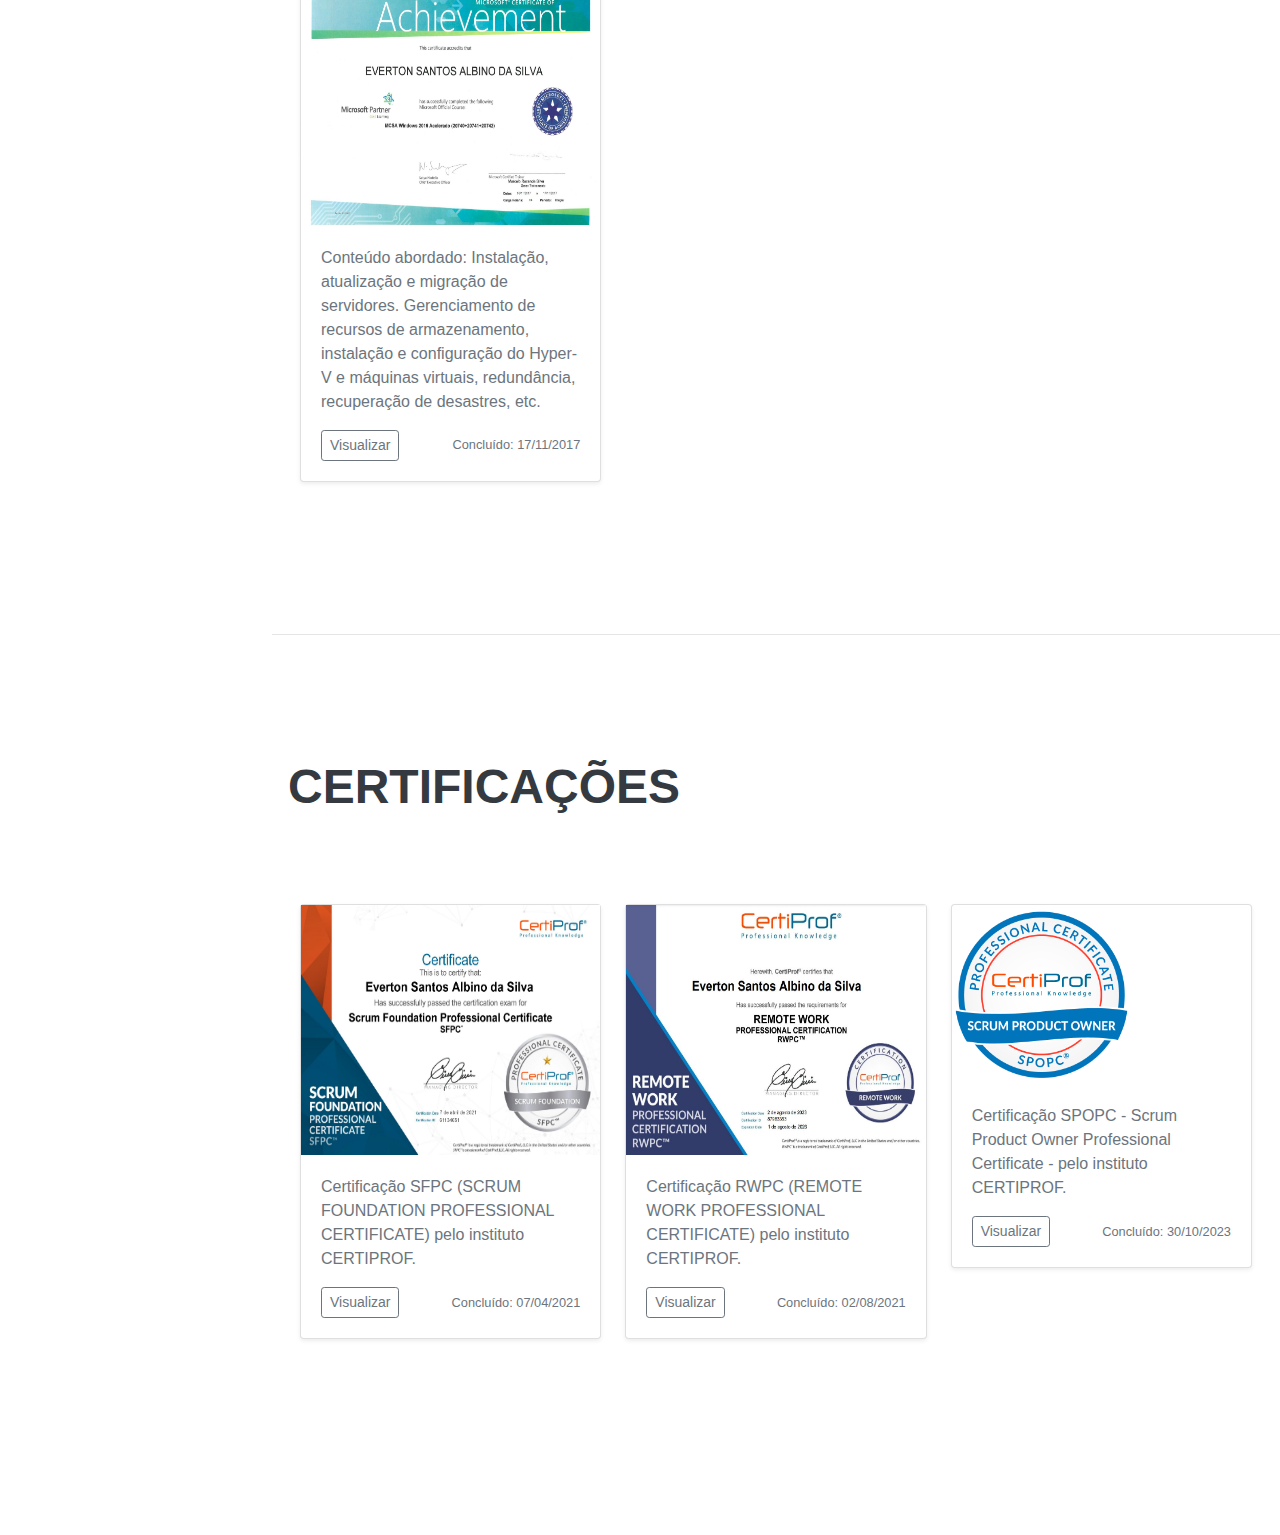
==== commit c73d3ba8: "Update index.html" ====
--- a/index.html
+++ b/index.html
@@ -185,6 +185,10 @@
                     <ul class="fa-ul mb-0">
                         <li>
                             <span class="fa-li"><i class="fas fa-check"></i></span>
+							Python - Dev Samurai / Udemy 2024
+							</li>
+			    <li>
+                            <span class="fa-li"><i class="fas fa-check"></i></span>
 							Espanhol (Pré-avançado) - CNA 2023
 							</li>
 			<li>
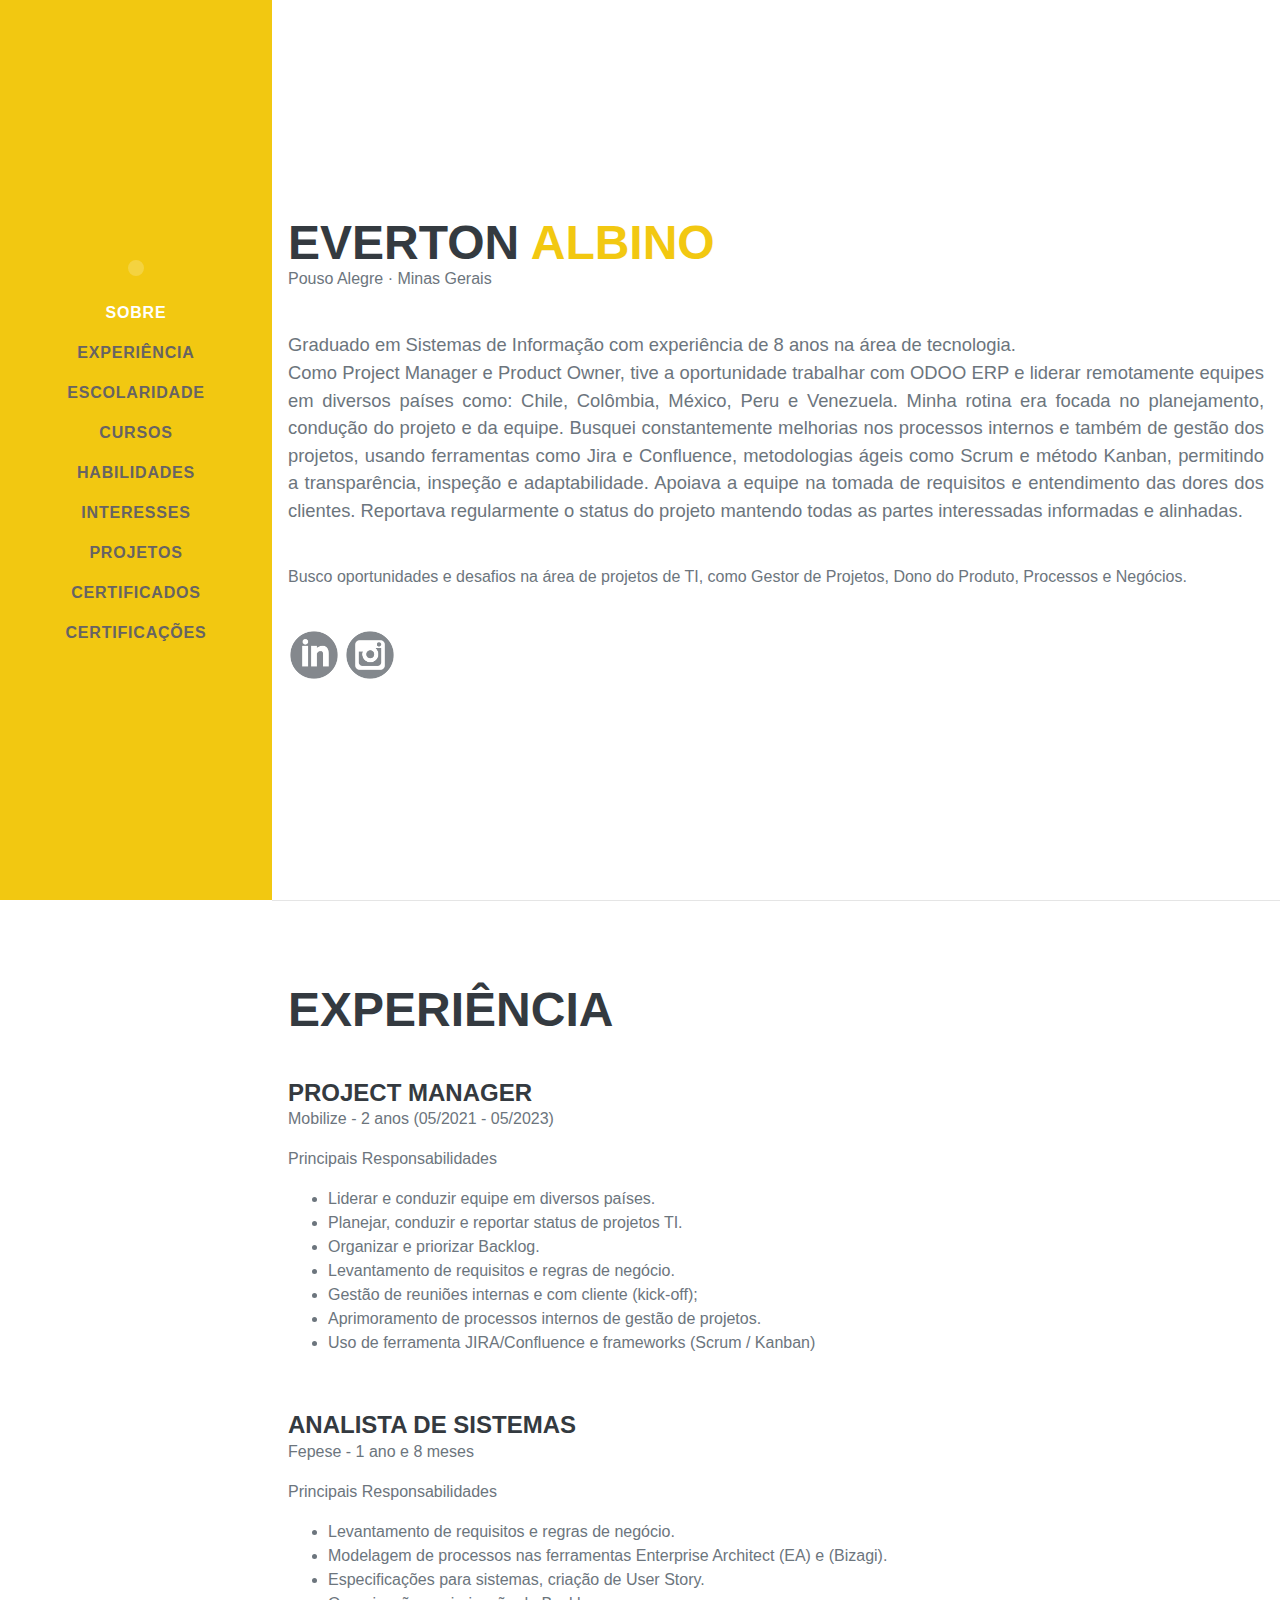
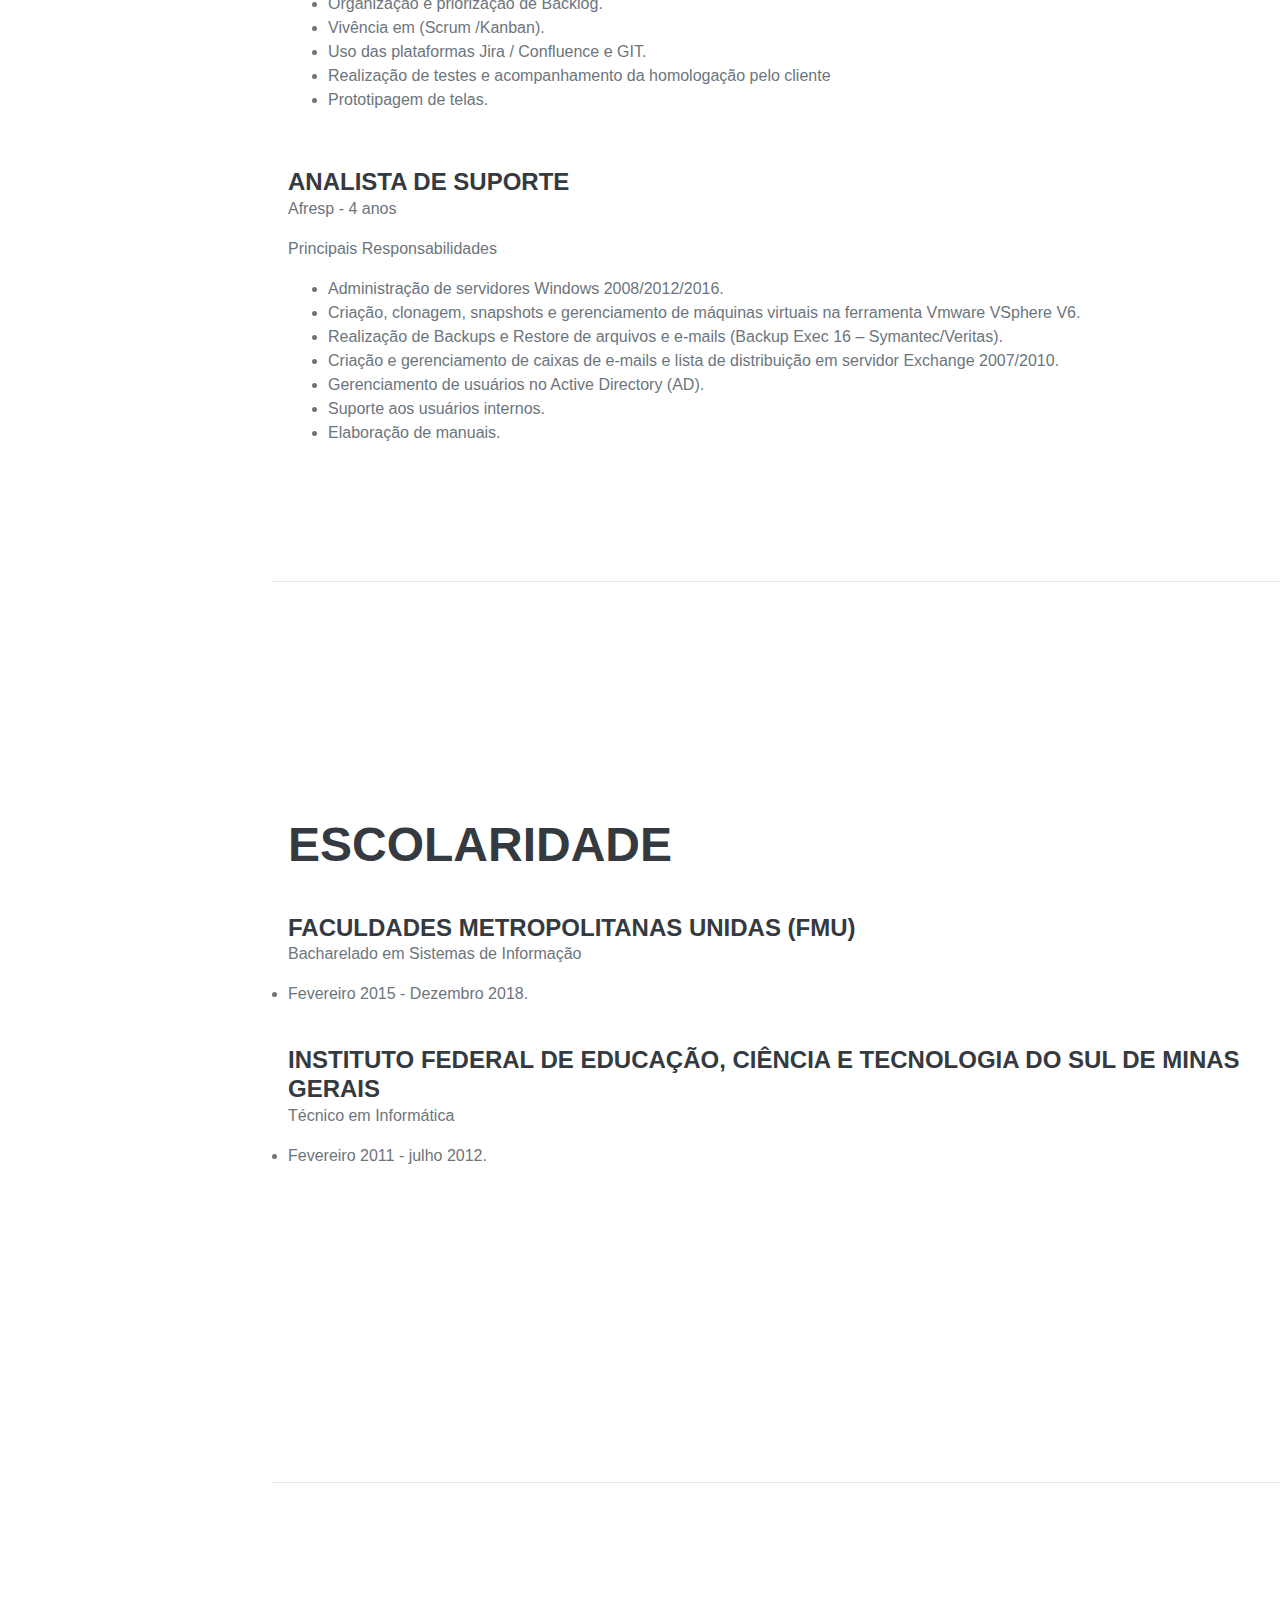
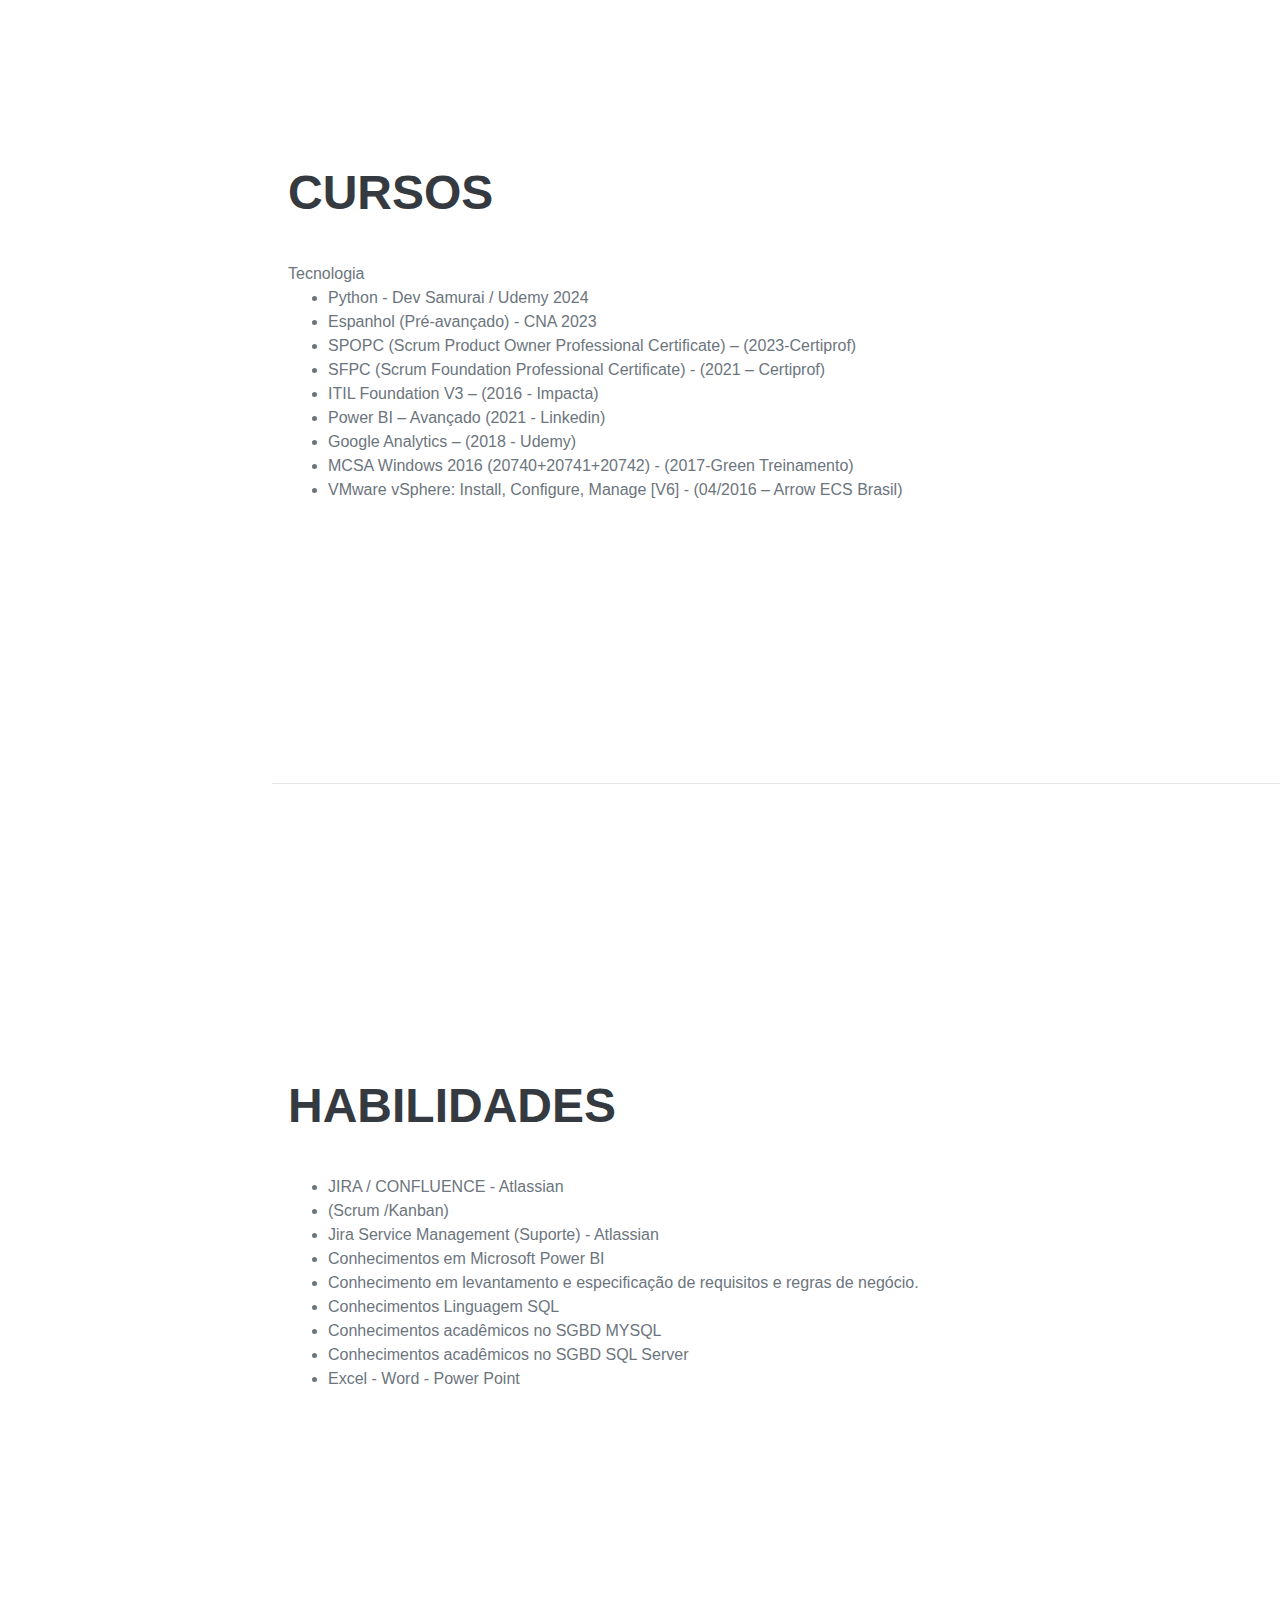
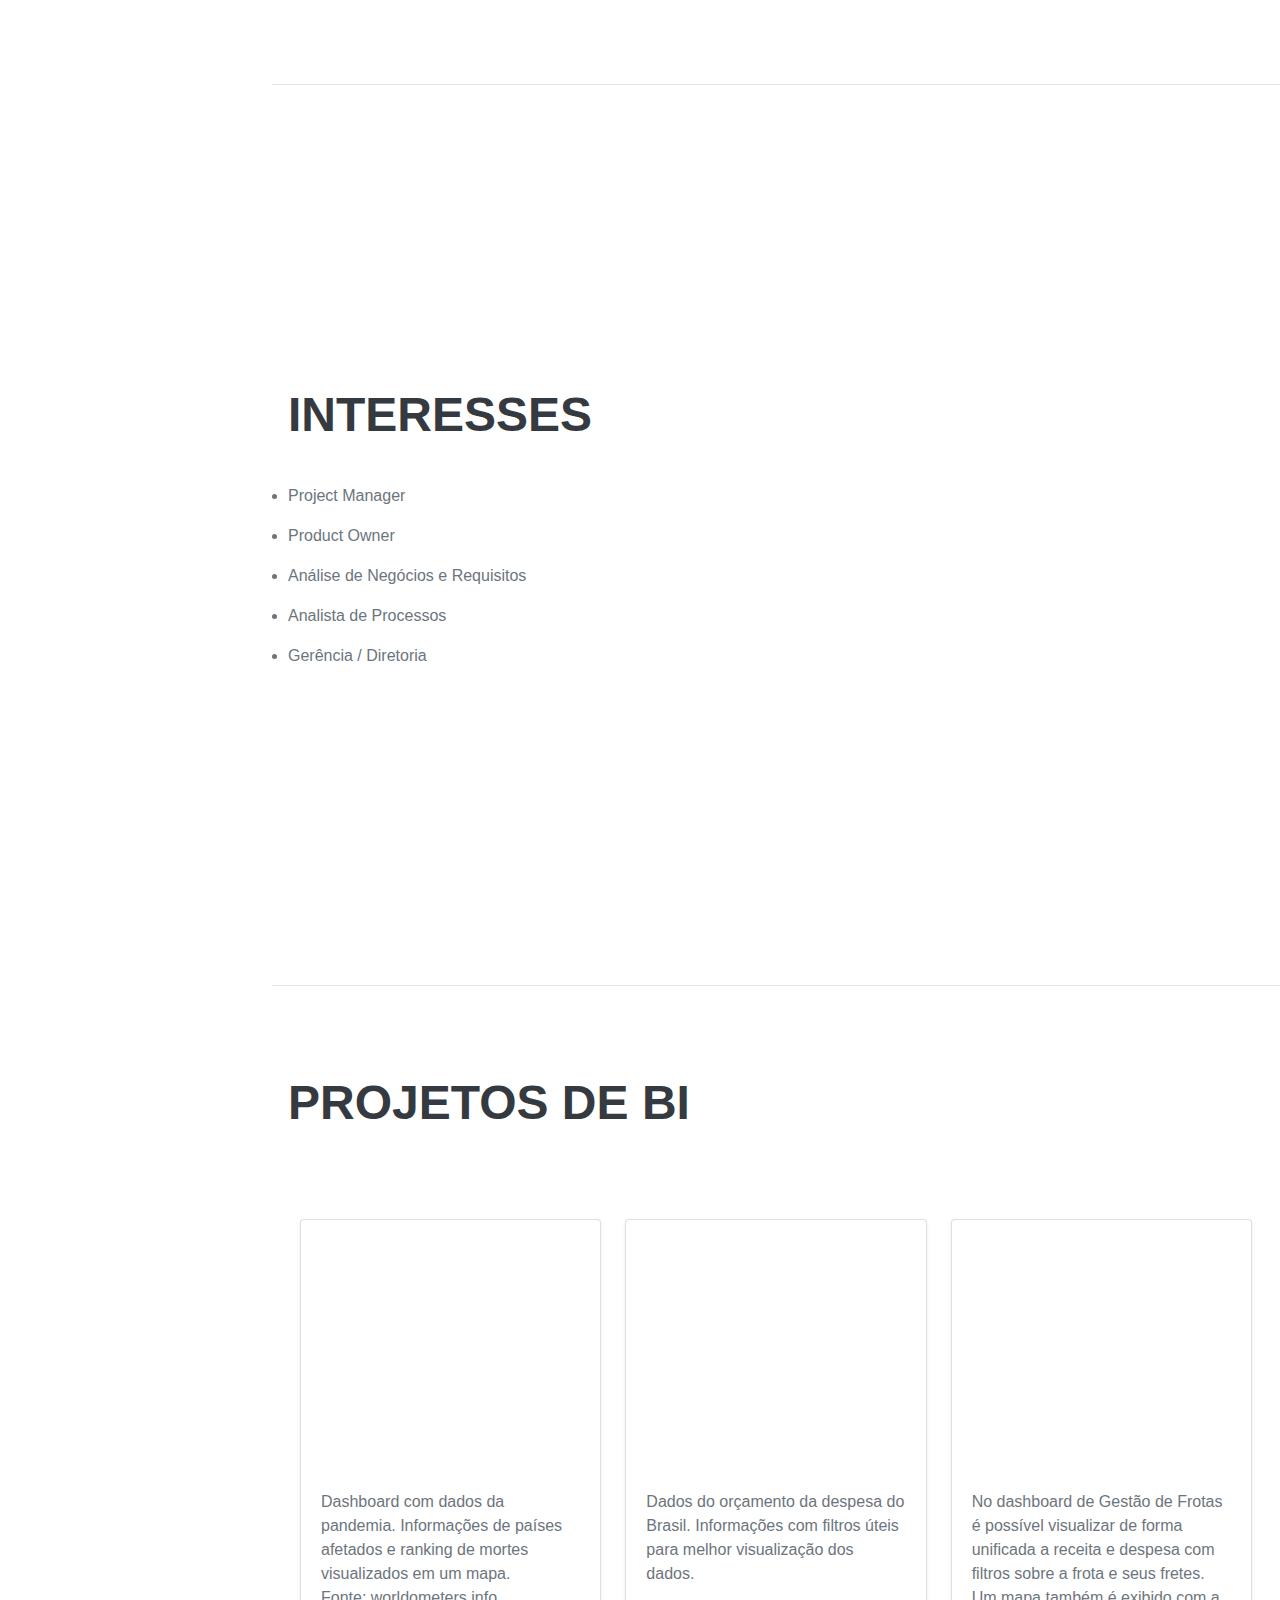
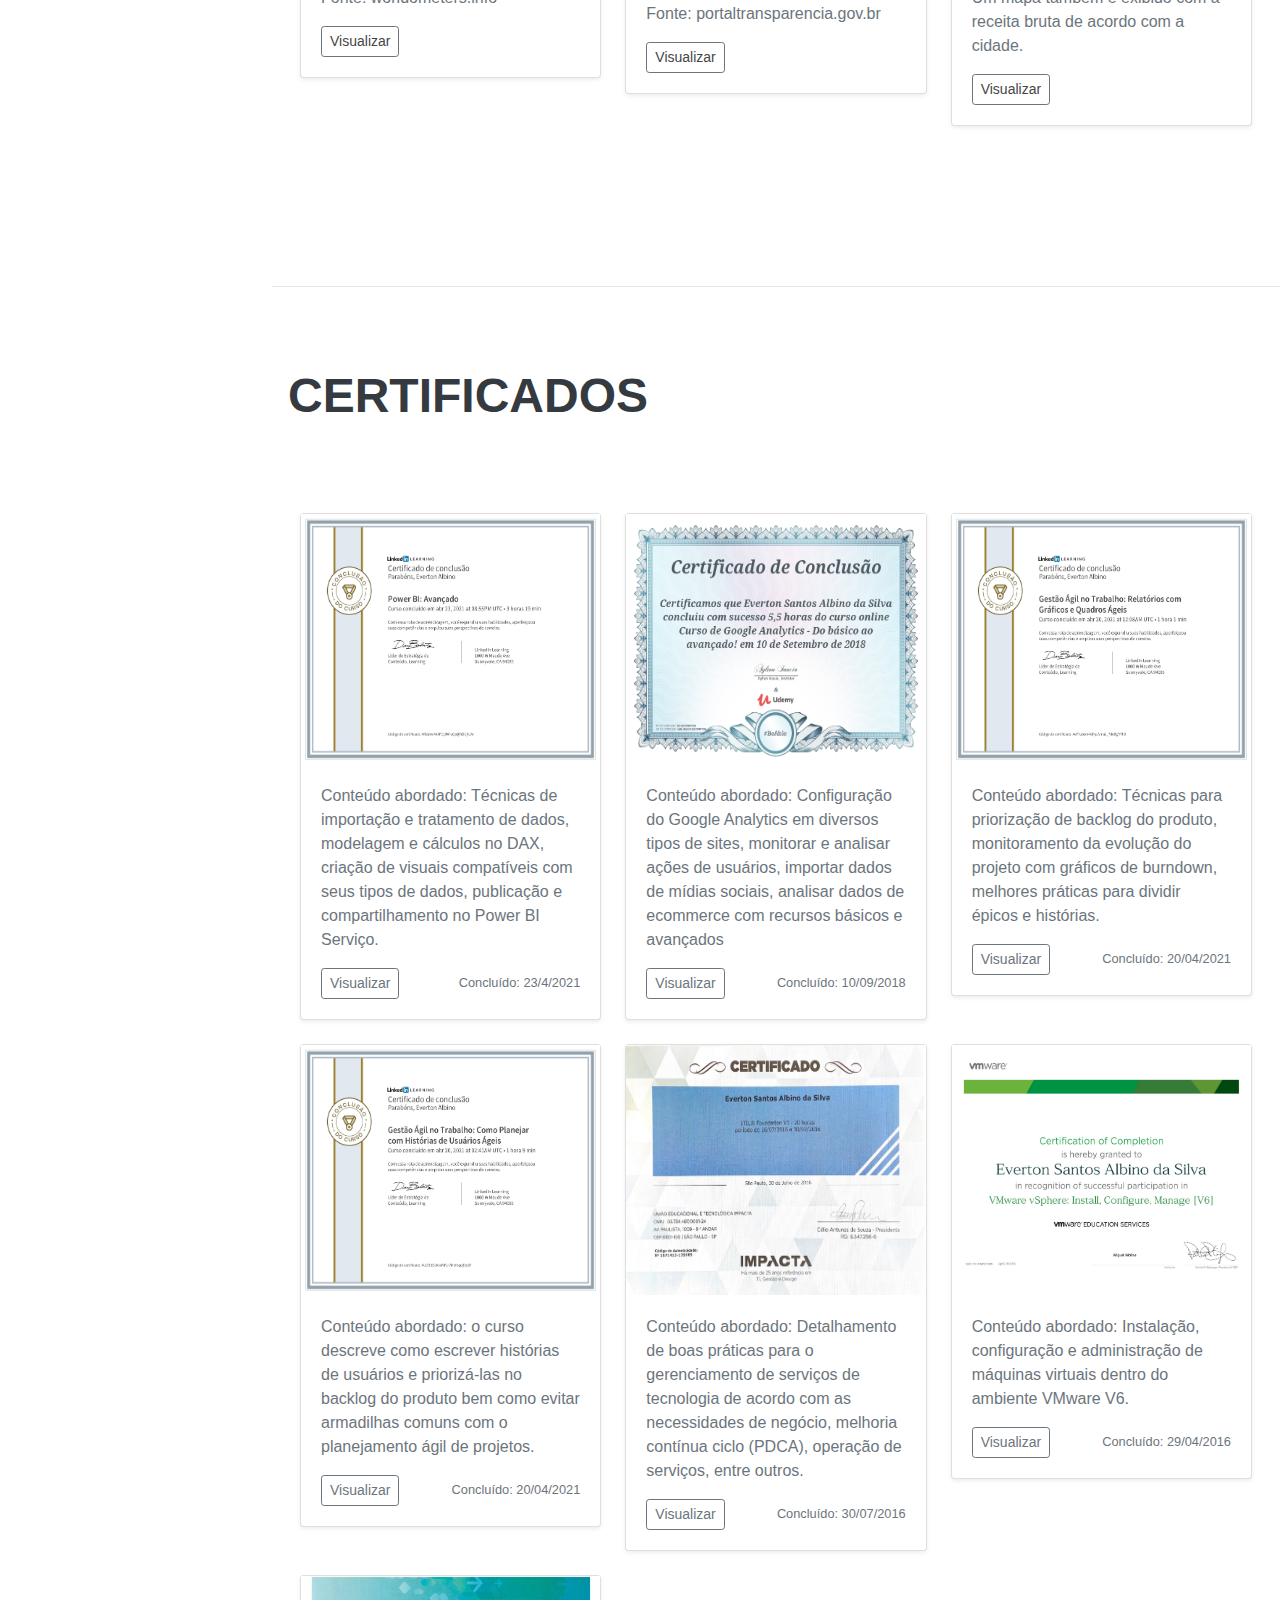
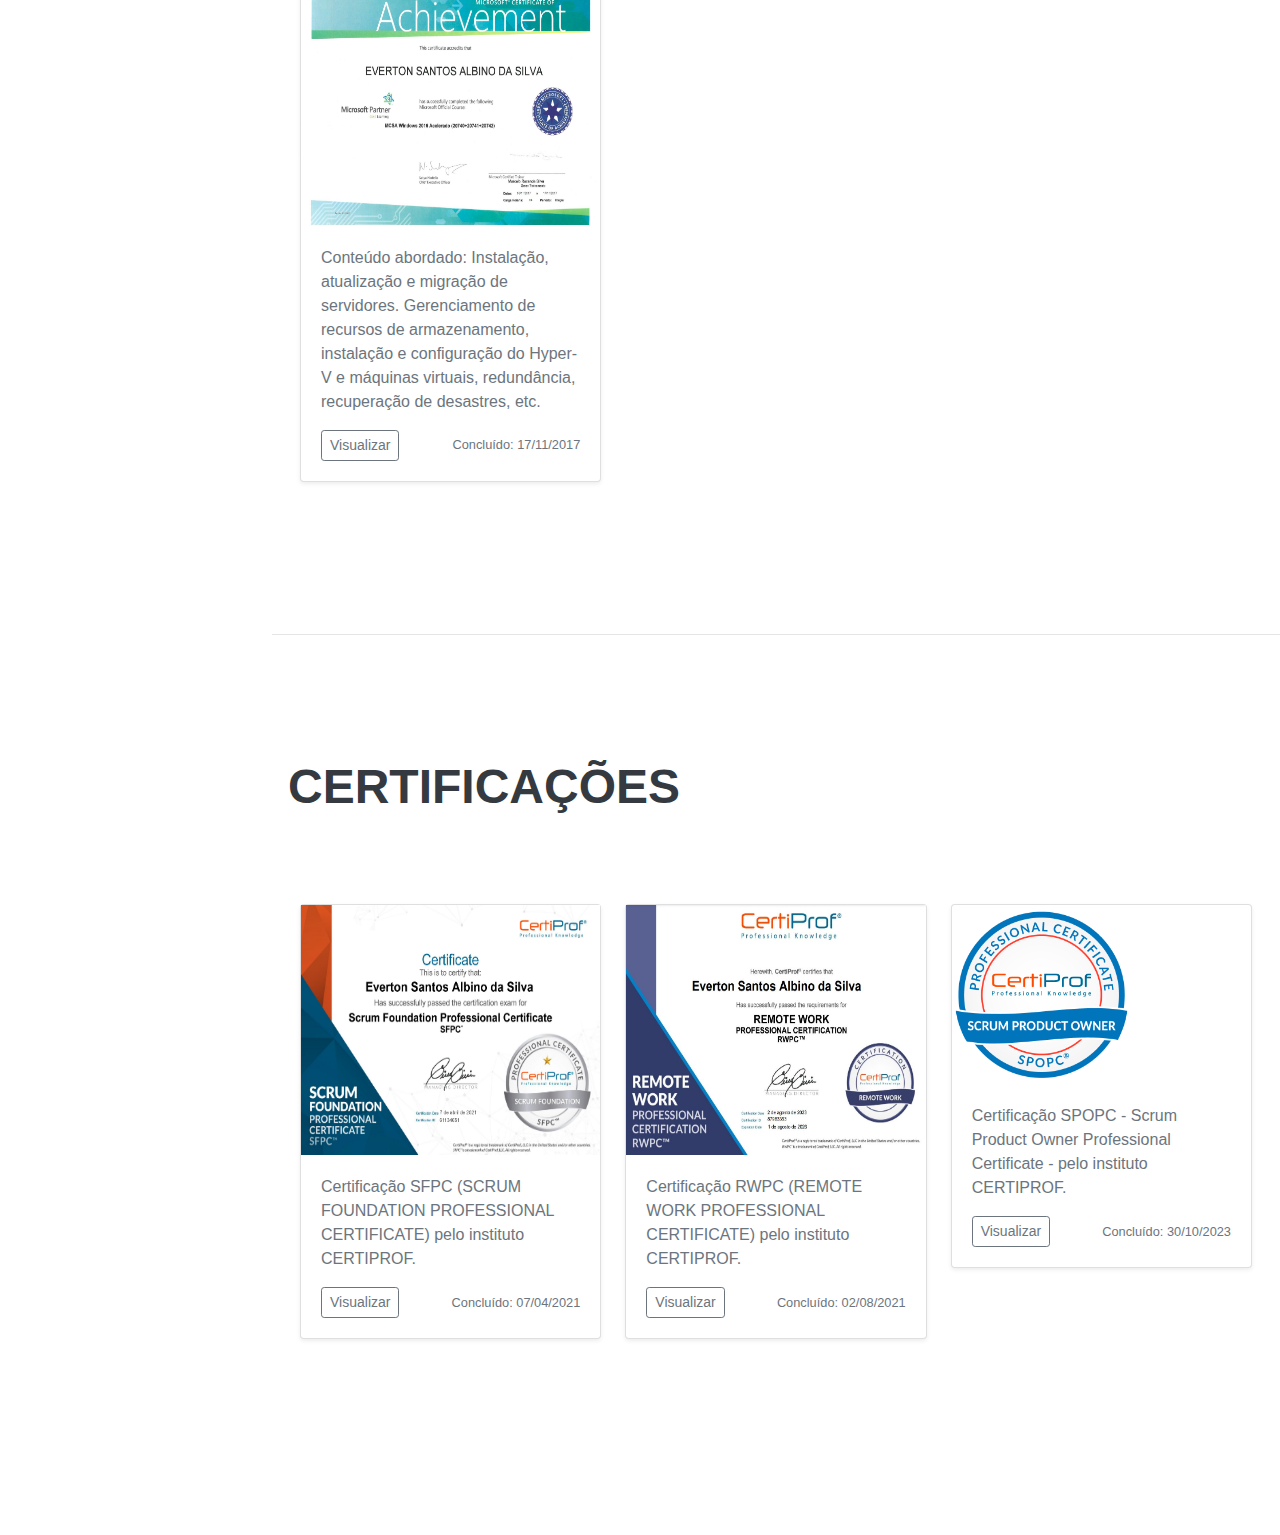
==== commit f2711c69: "Update index.html" ====
--- a/index.html
+++ b/index.html
@@ -52,7 +52,7 @@
 <strong>Graduado em Sistemas de Informação com experiência de 8 anos na área de tecnologia.</strong> <br /> 
                     
 Como Project Manager e Product Owner, tive a oportunidade trabalhar com ODOO ERP e liderar remotamente equipes em diversos países como: 
-                        Chile, Colômbia, México, Peru e Venezuela. Minha rotina era focada no planejamento e condução do projeto e do time. 
+                        Chile, Colômbia, México, Peru e Venezuela. Minha rotina era focada no planejamento, condução do projeto e da equipe. 
                         Busquei constantemente melhorias nos processos internos e também de gestão dos projetos,
                         usando ferramentas como Jira e Confluence, metodologias ágeis como Scrum e método Kanban, 
                         permitindo a transparência, inspeção e adaptabilidade. Apoiava a equipe na tomada de requisitos e entendimento das dores dos clientes. 
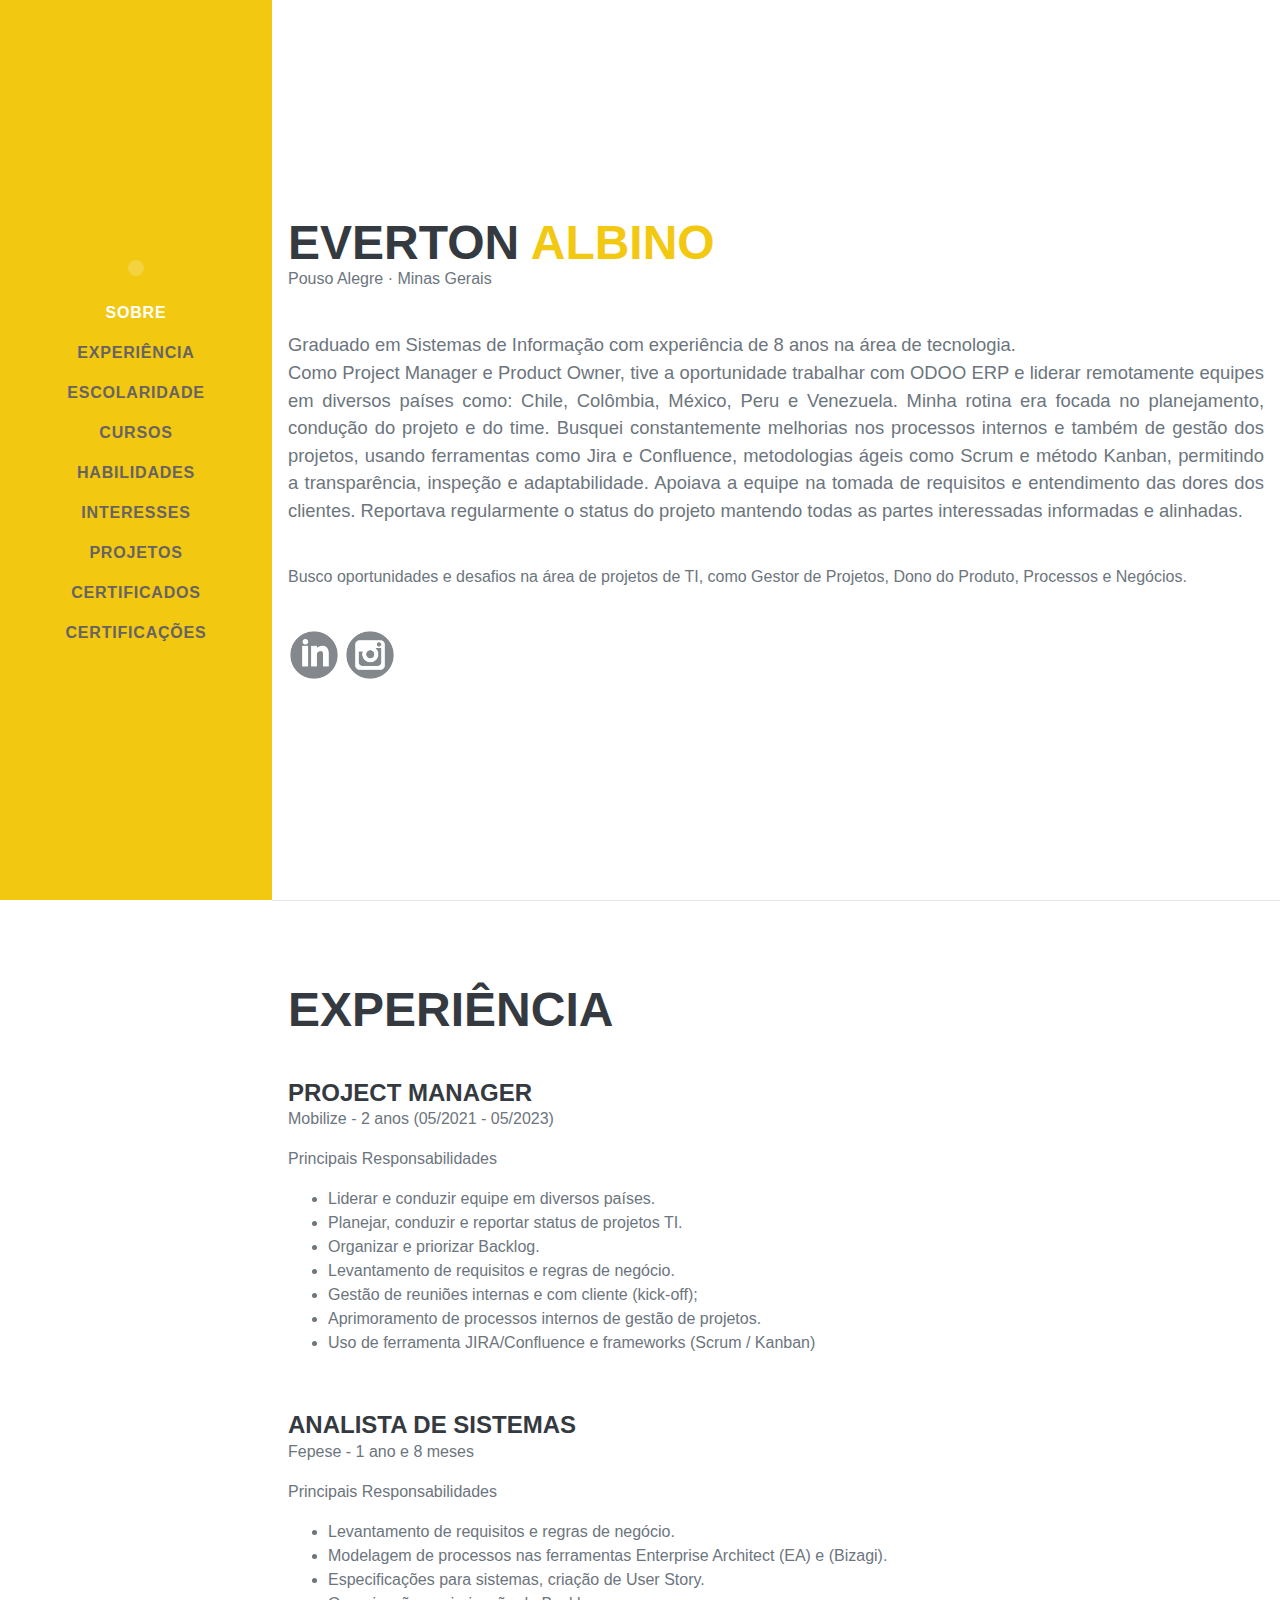
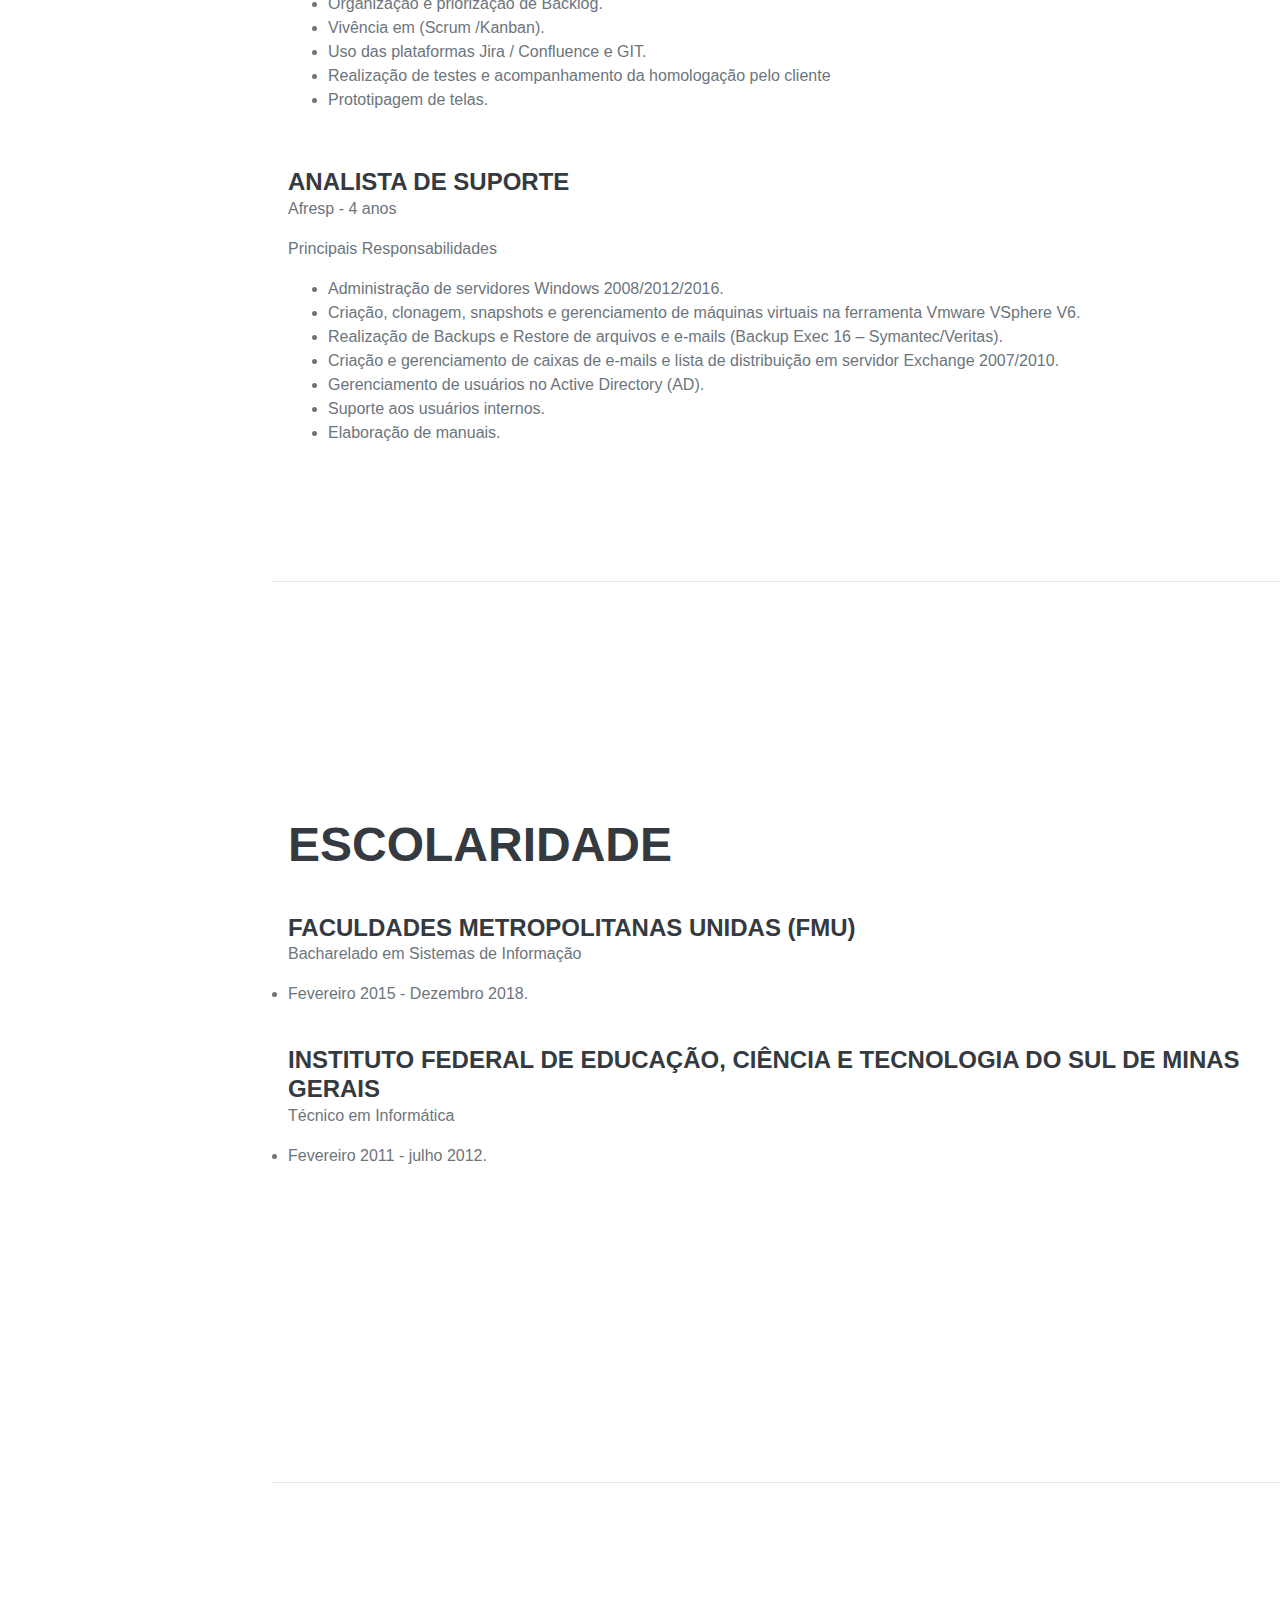
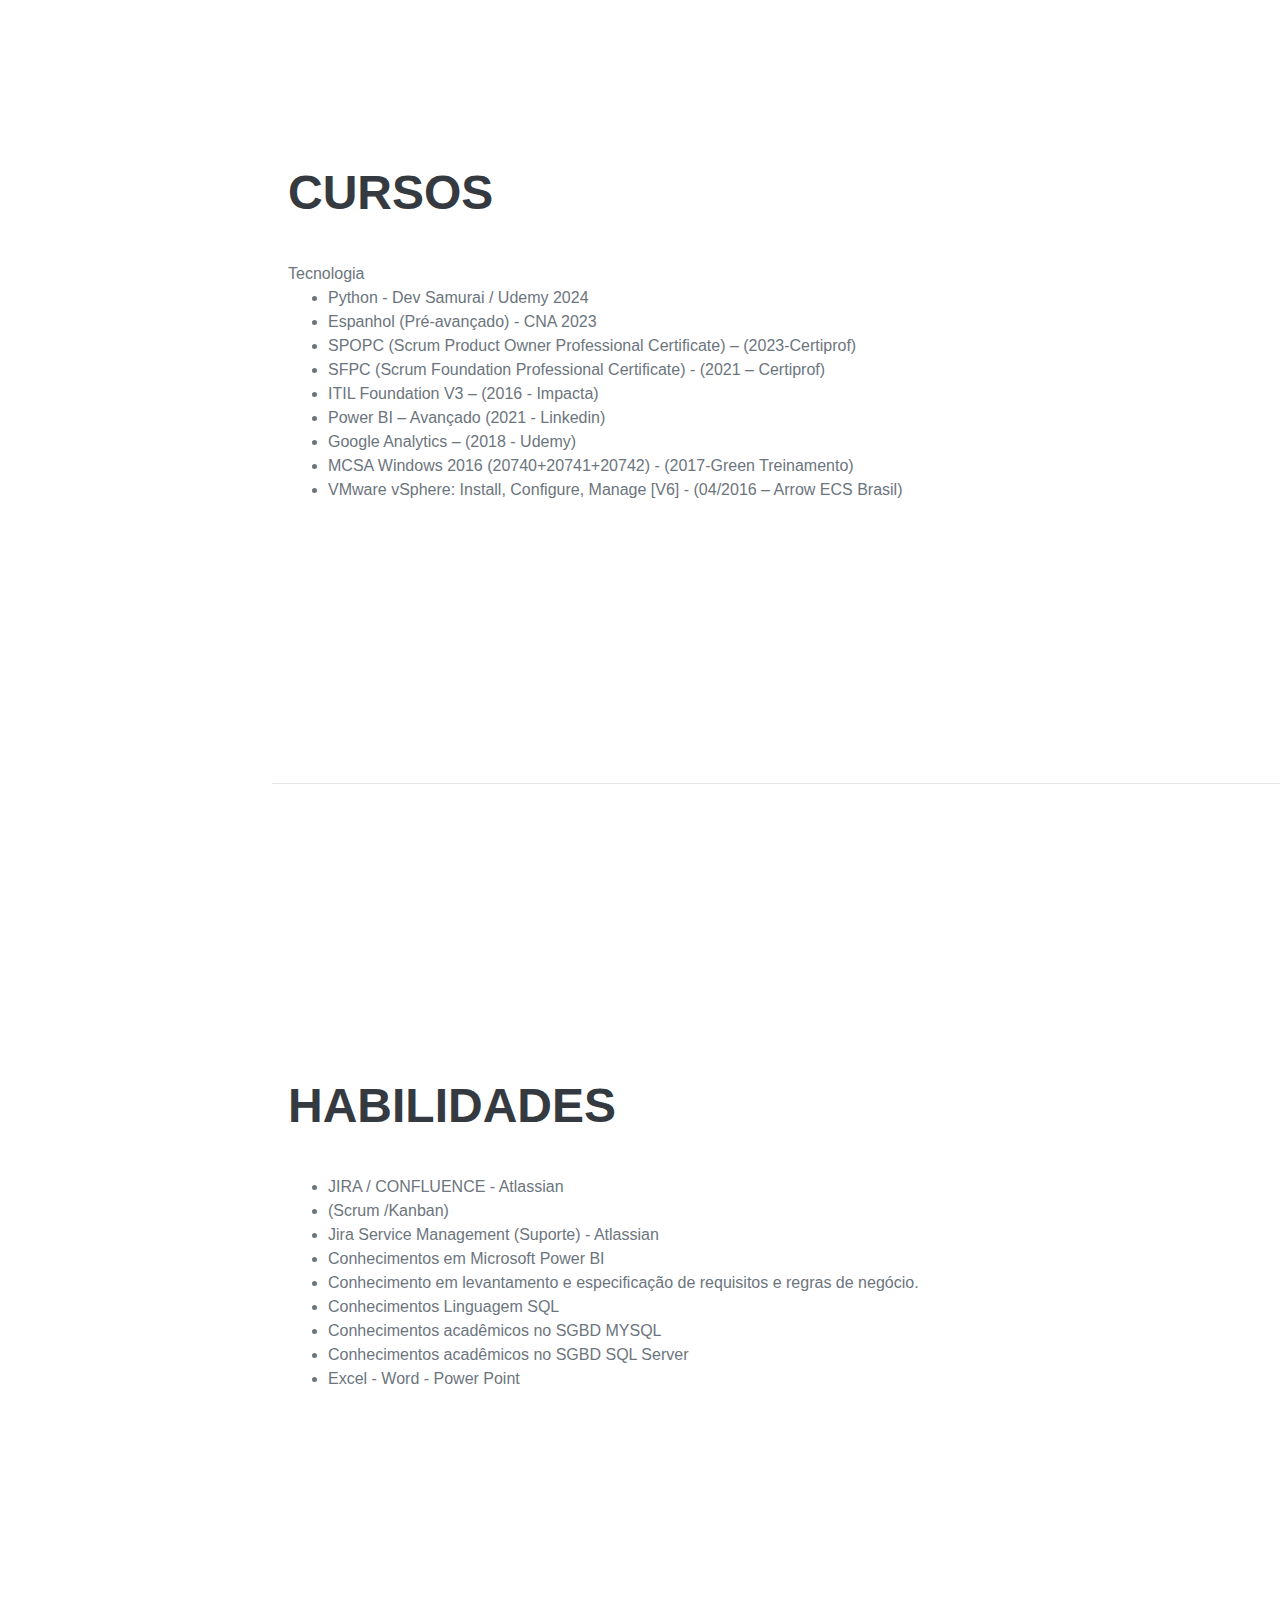
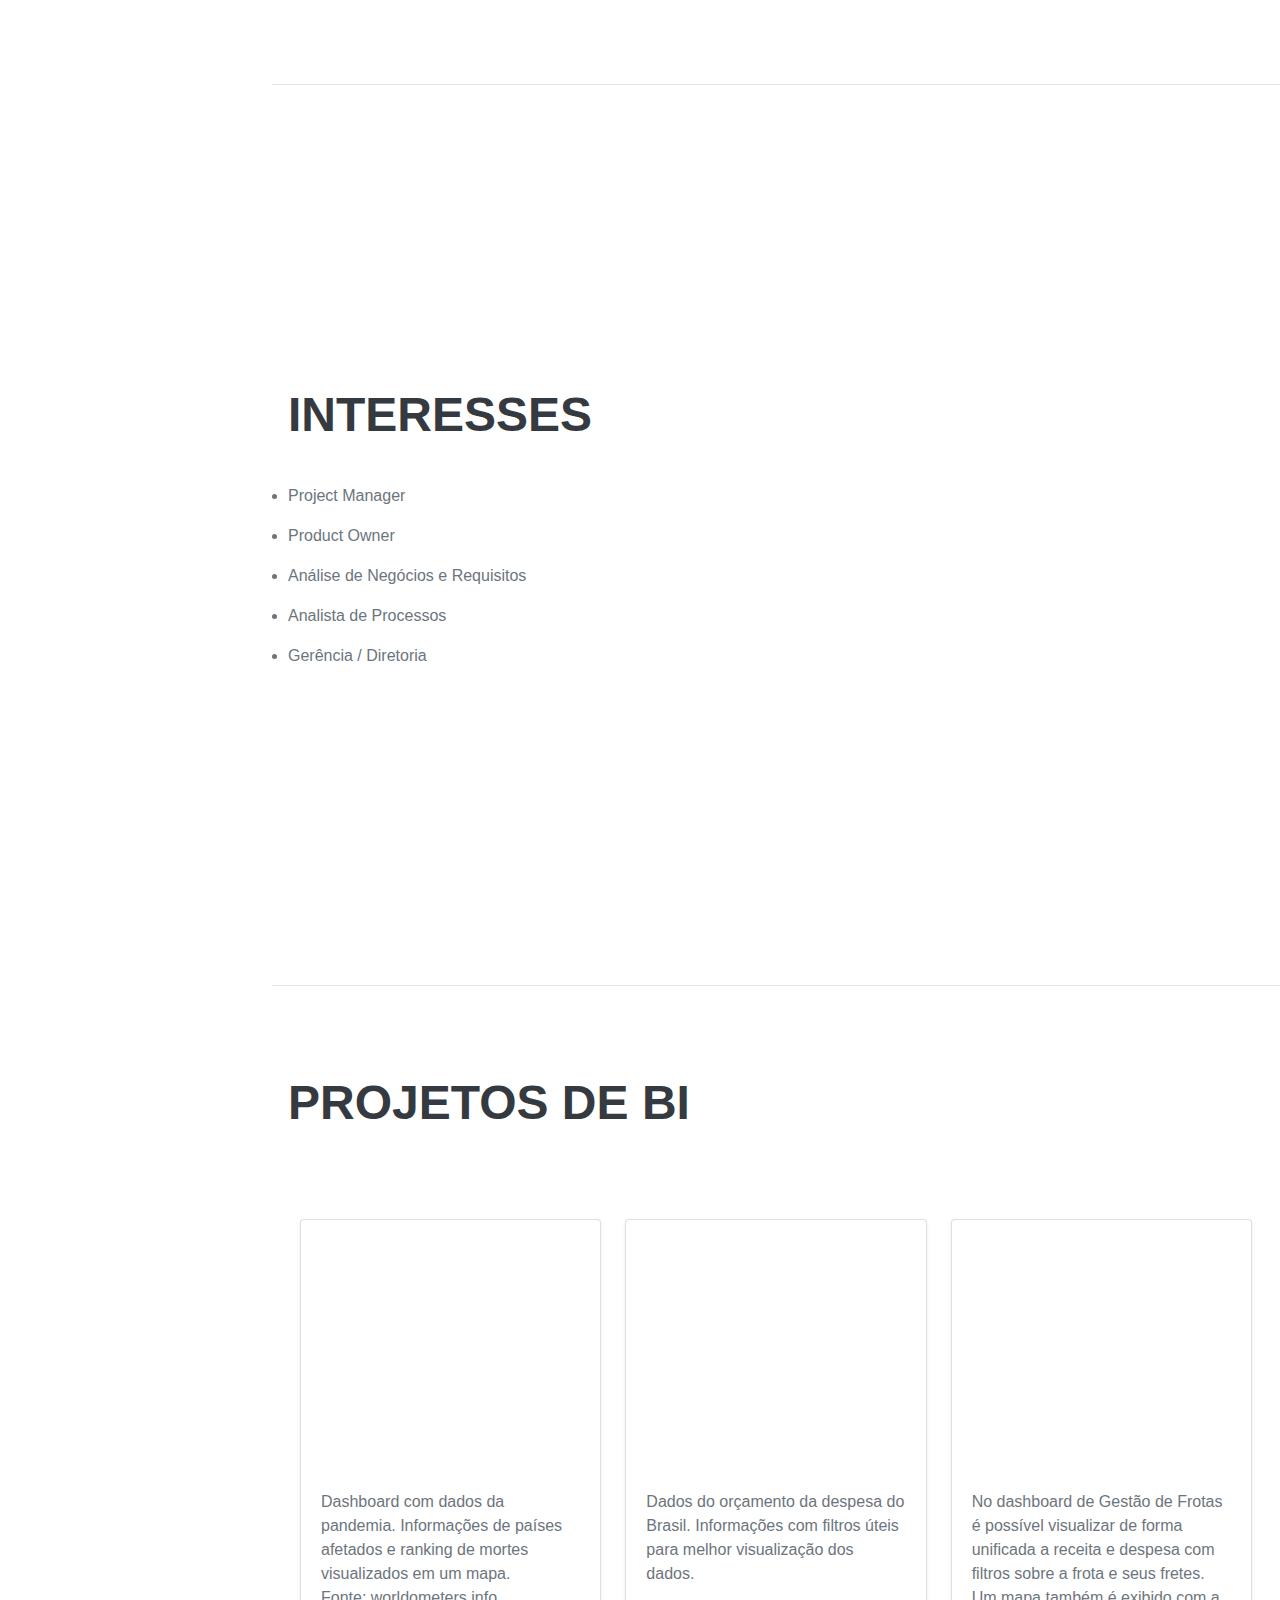
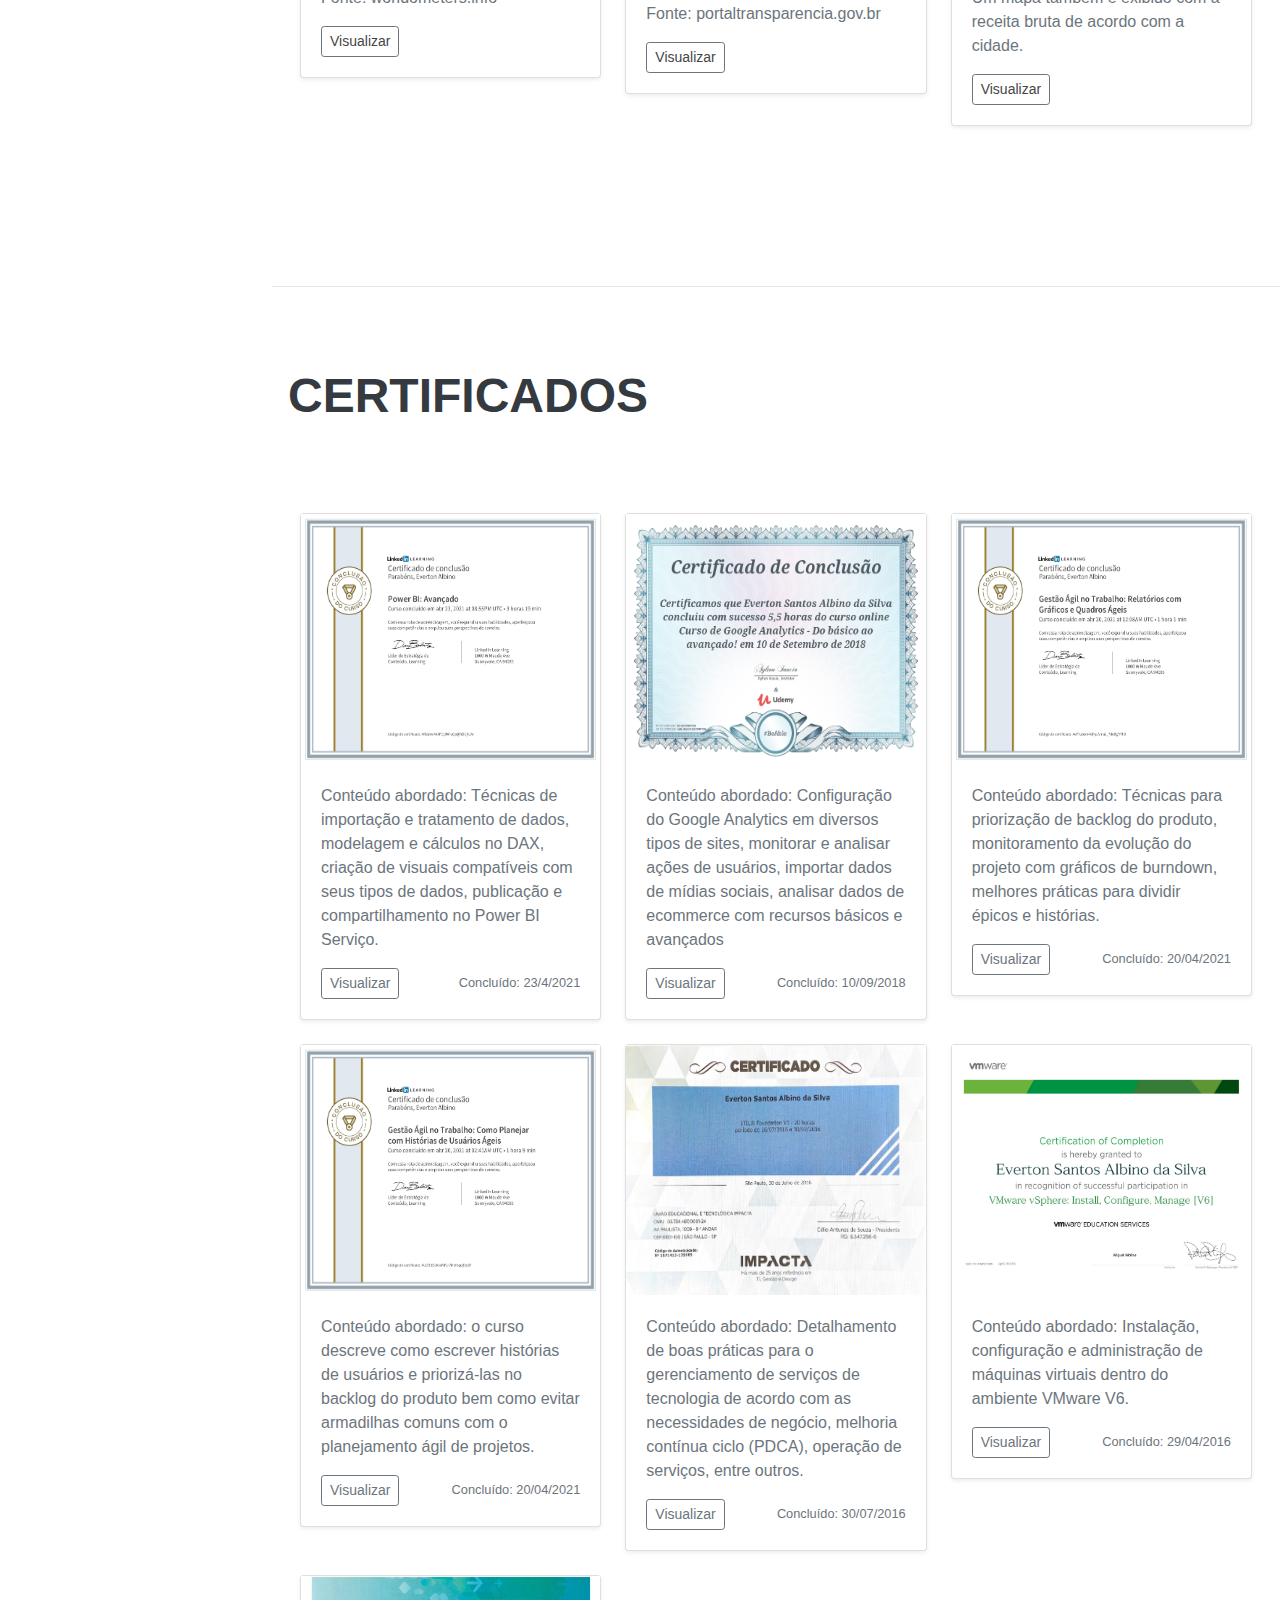
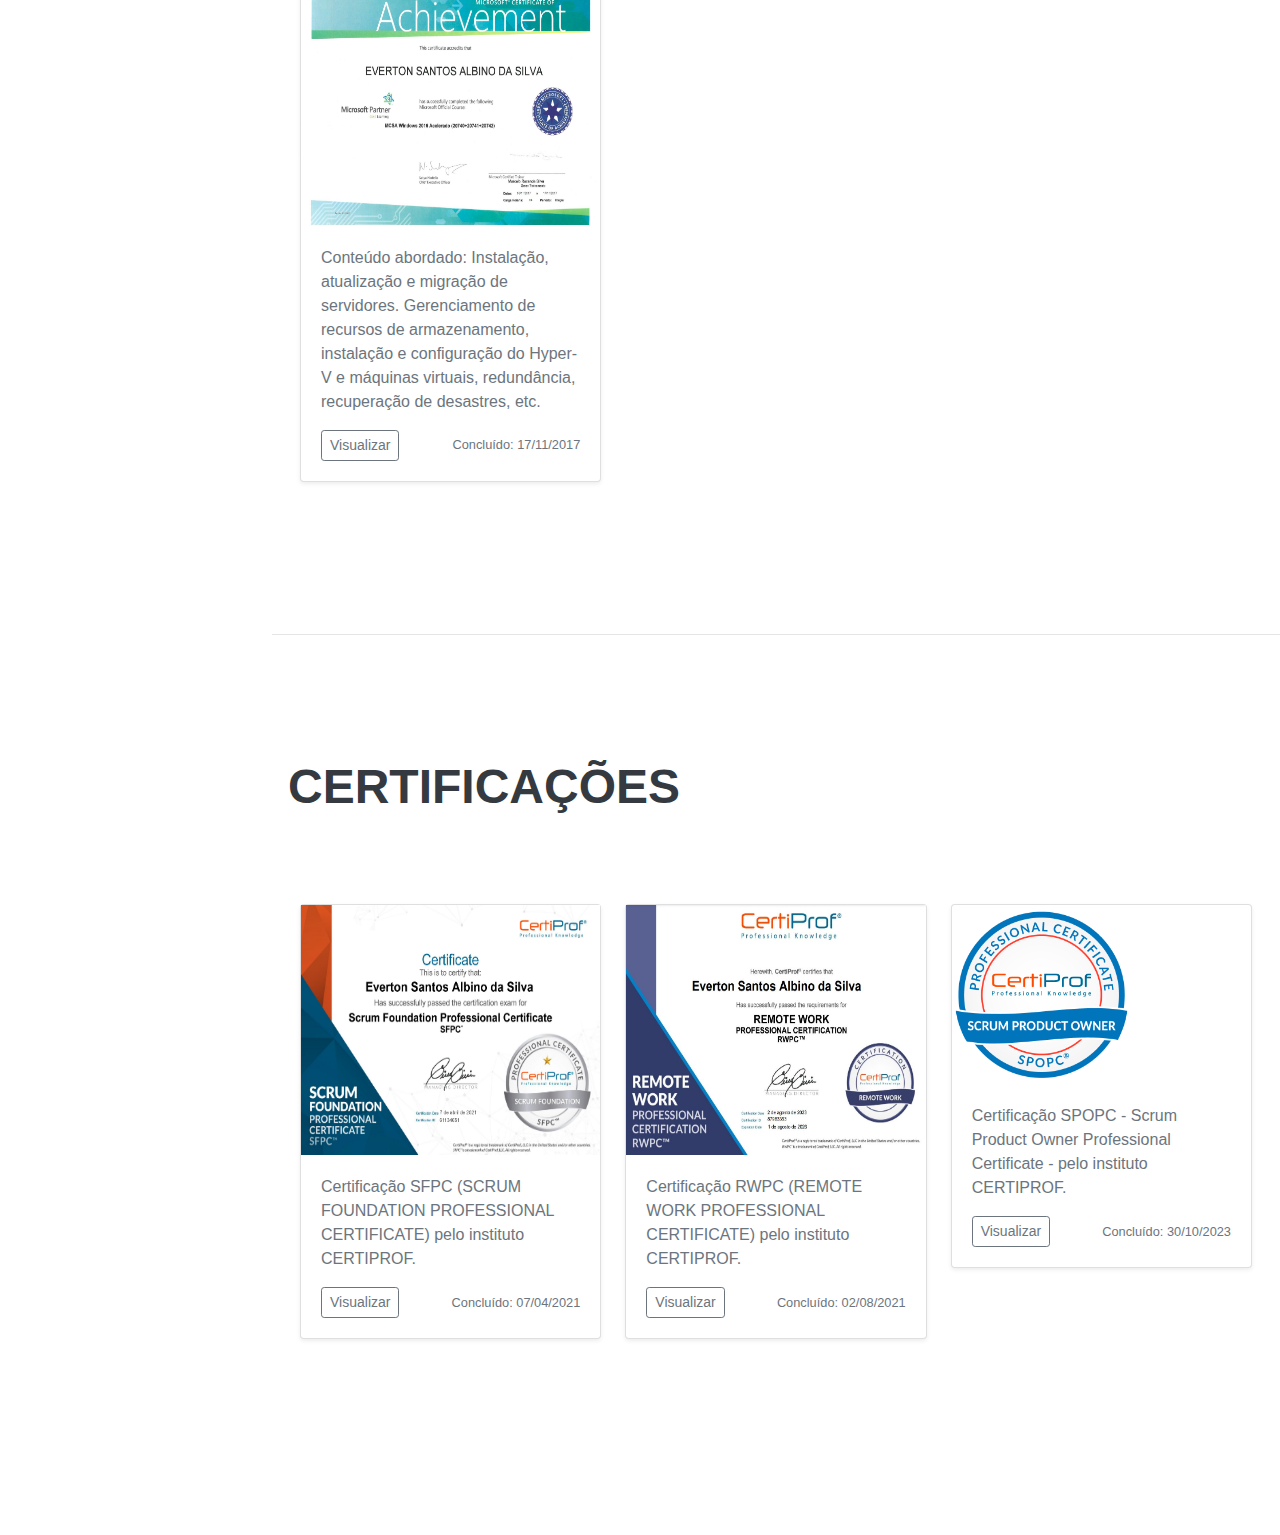
==== commit 5c390d3a: "Update index.html" ====
--- a/index.html
+++ b/index.html
@@ -52,7 +52,7 @@
 <strong>Graduado em Sistemas de Informação com experiência de 8 anos na área de tecnologia.</strong> <br /> 
                     
 Como Project Manager e Product Owner, tive a oportunidade trabalhar com ODOO ERP e liderar remotamente equipes em diversos países como: 
-                        Chile, Colômbia, México, Peru e Venezuela. Minha rotina era focada no planejamento, condução do projeto e da equipe. 
+                        Chile, Colômbia, México, Peru e Venezuela. Minha rotina era focada no planejamento, condução do projeto e do time. 
                         Busquei constantemente melhorias nos processos internos e também de gestão dos projetos,
                         usando ferramentas como Jira e Confluence, metodologias ágeis como Scrum e método Kanban, 
                         permitindo a transparência, inspeção e adaptabilidade. Apoiava a equipe na tomada de requisitos e entendimento das dores dos clientes. 
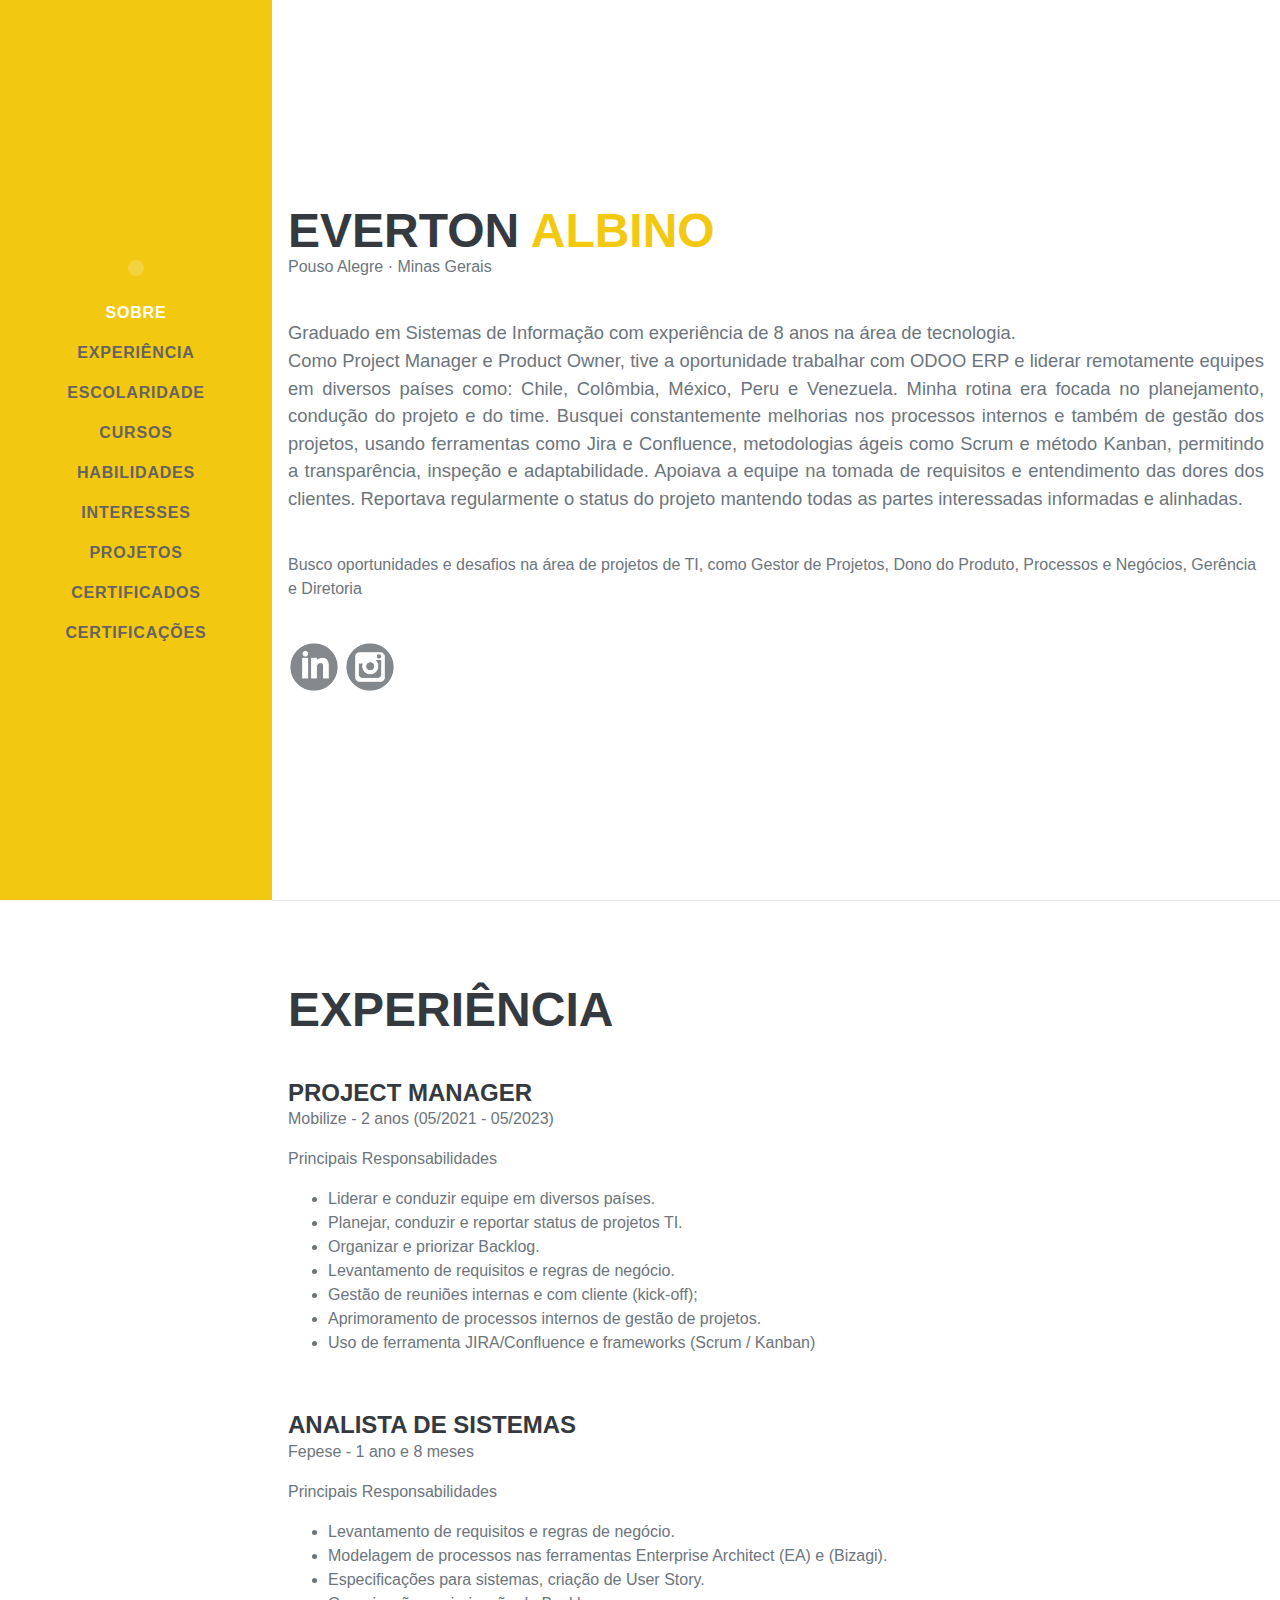
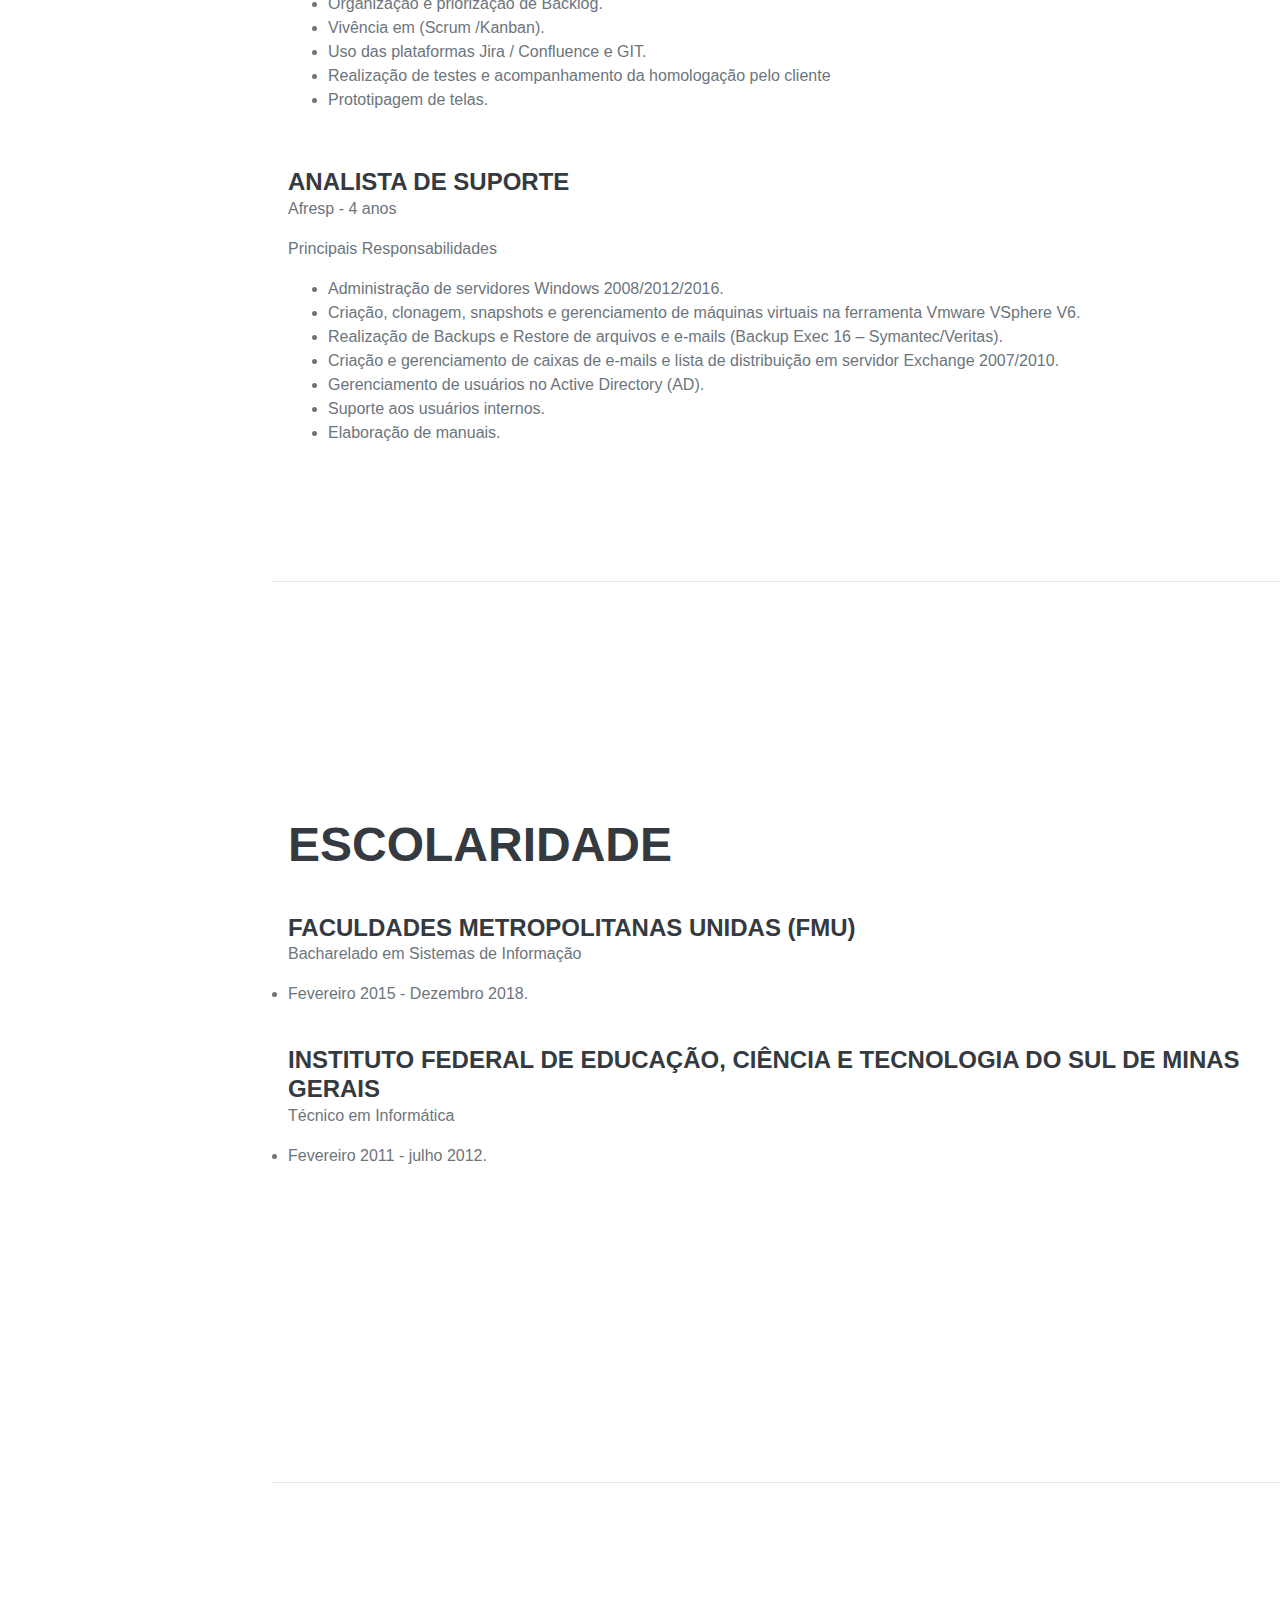
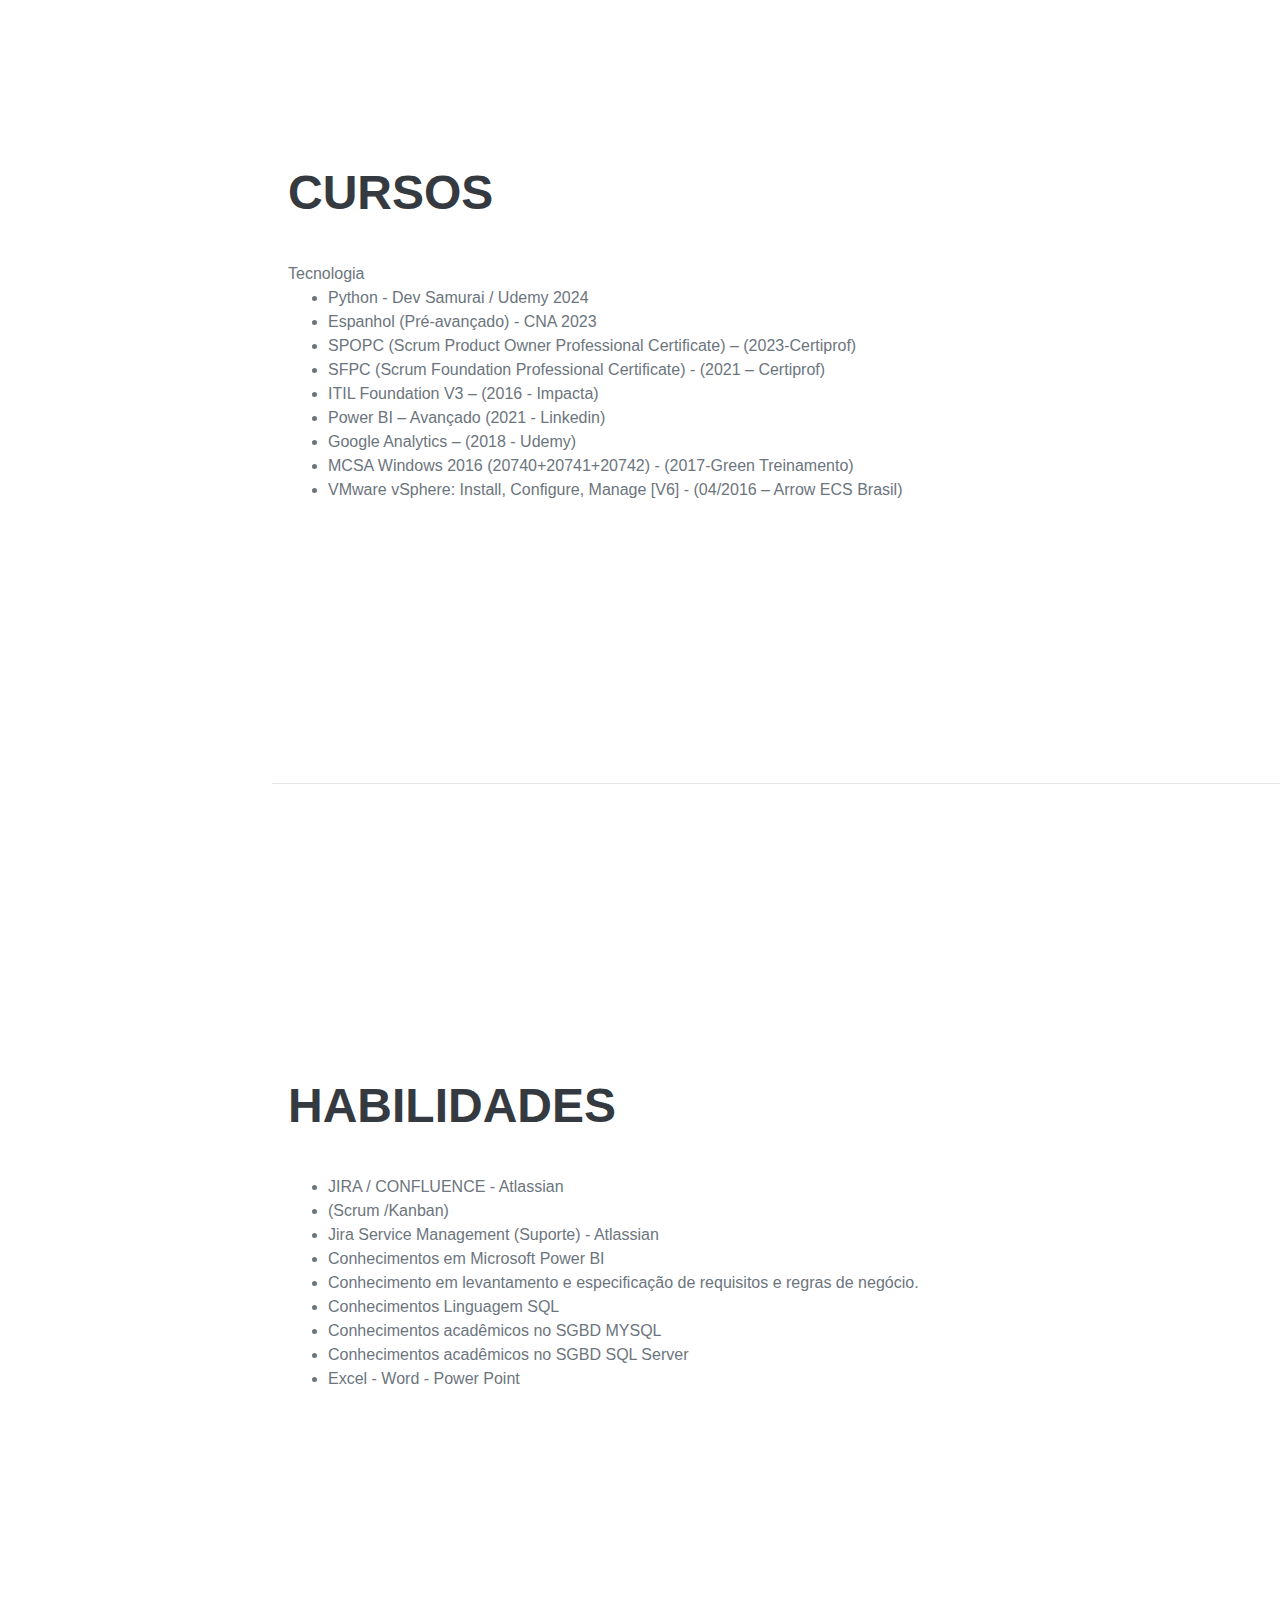
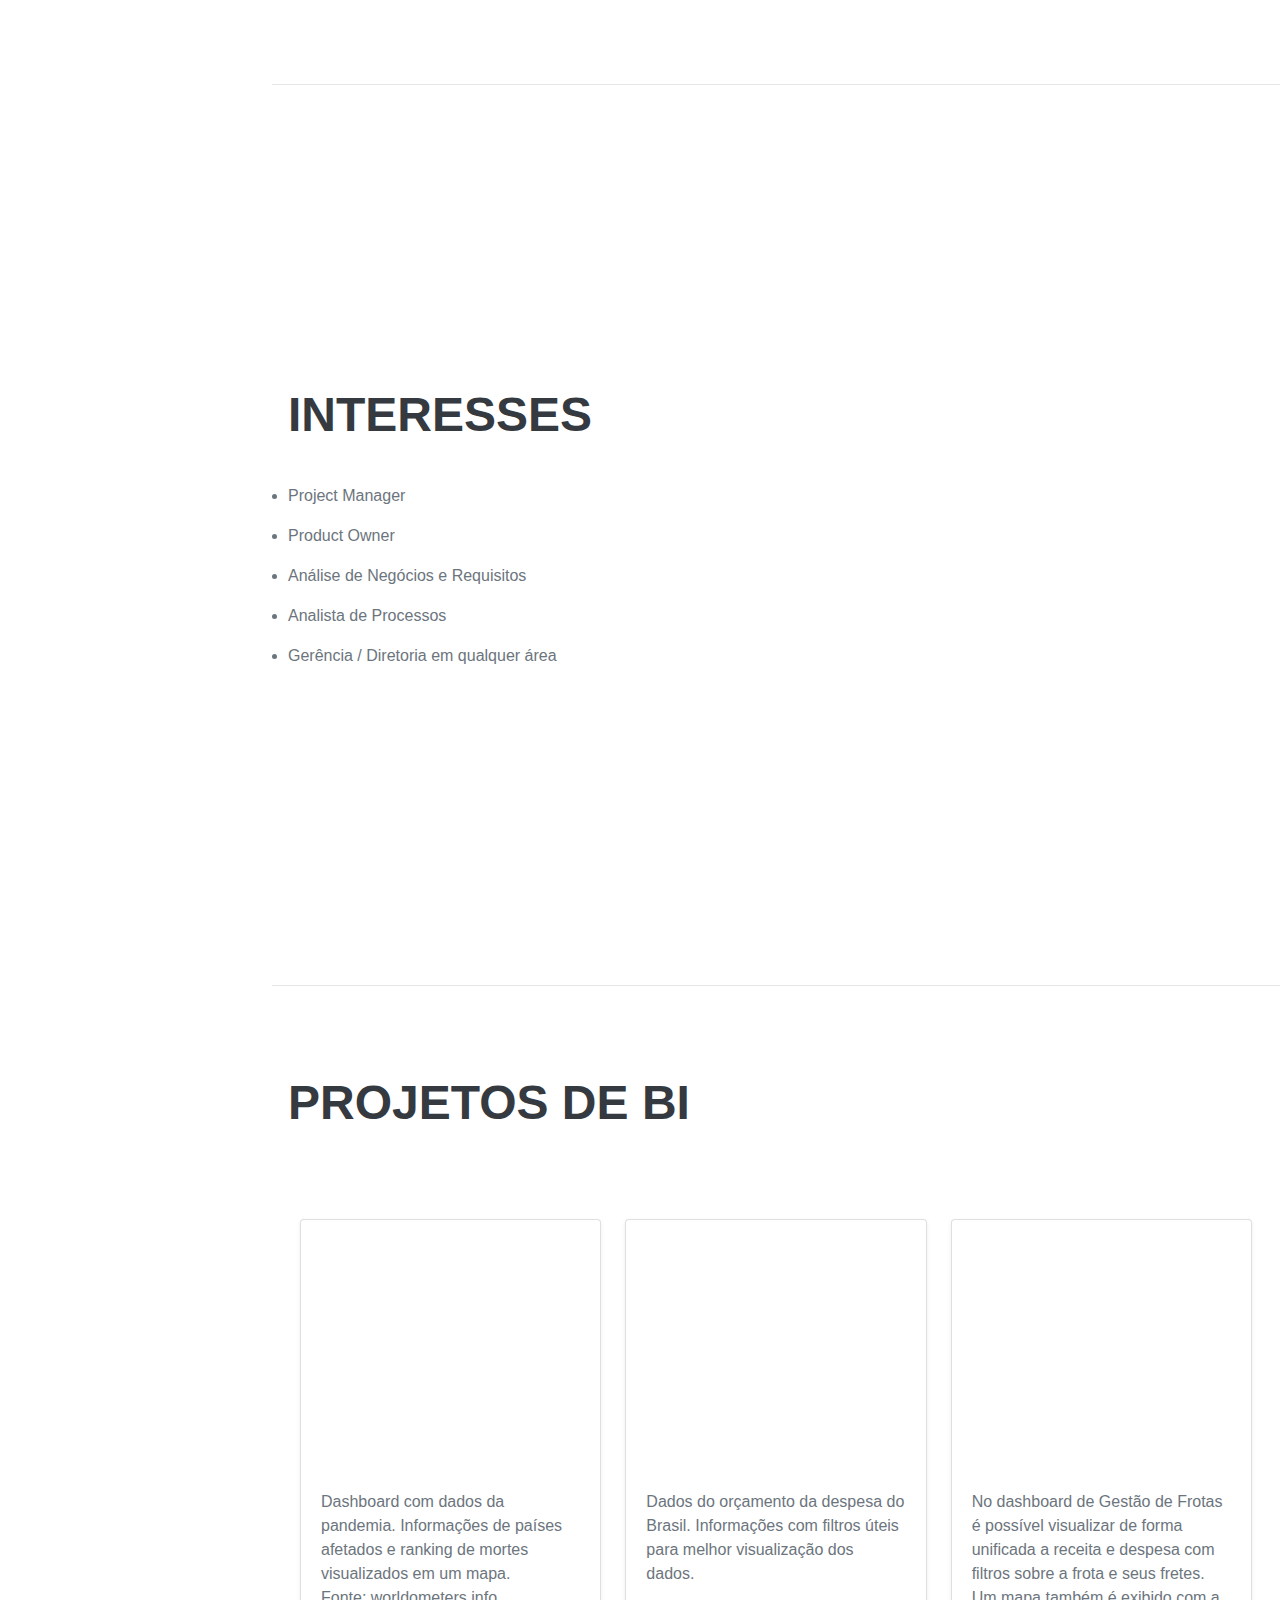
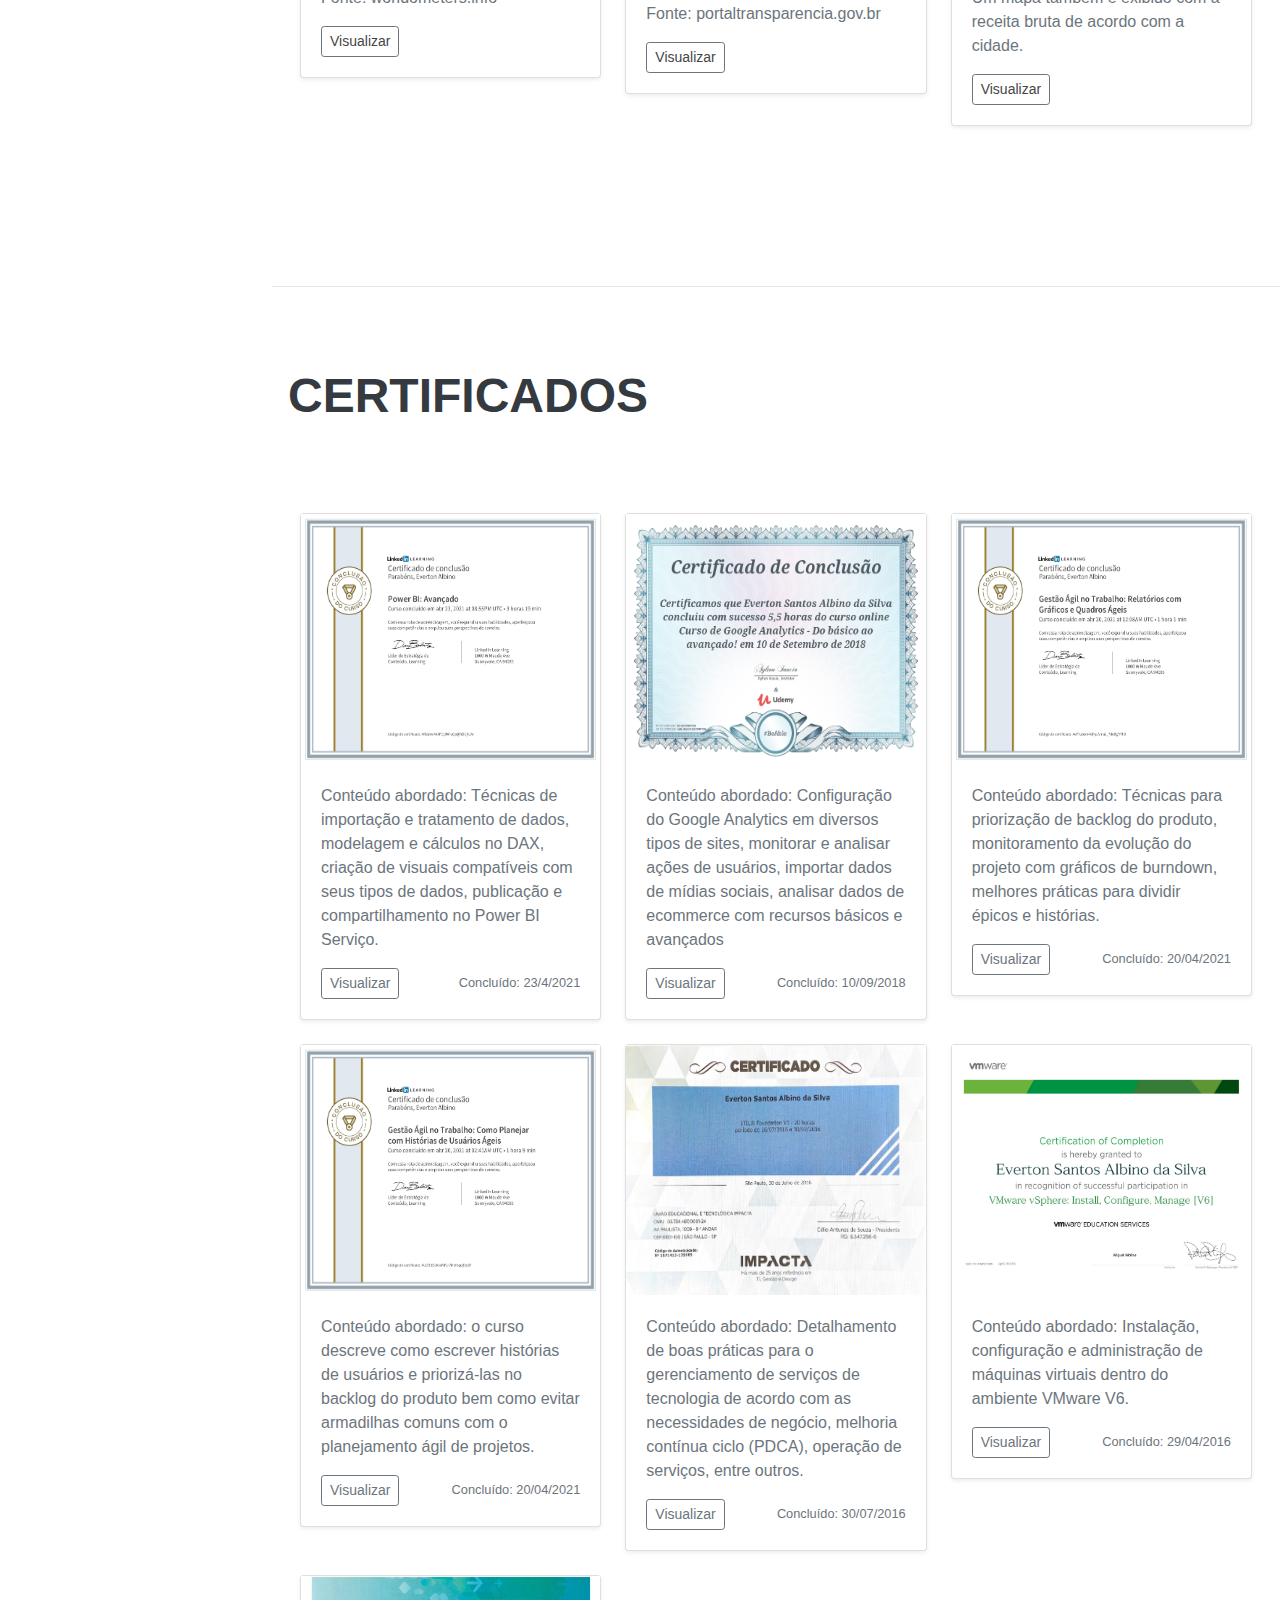
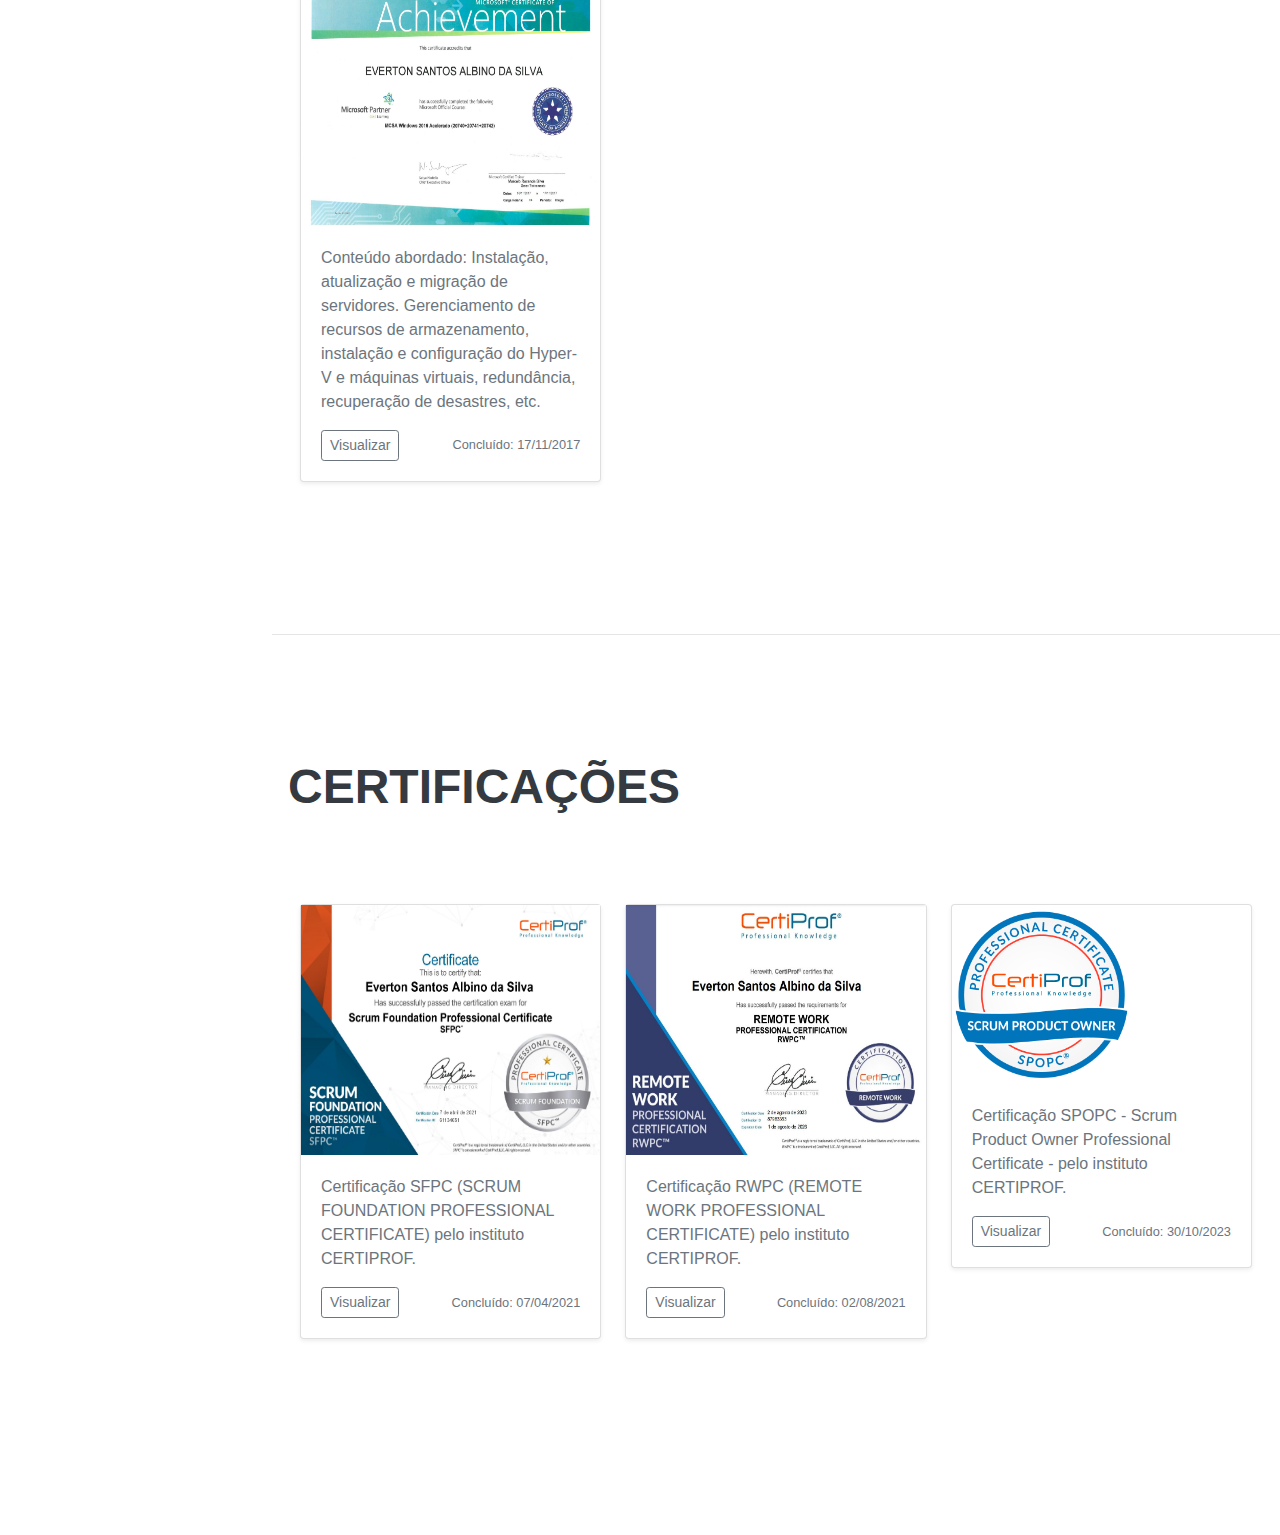
==== commit f9ffd439: "Update index.html" ====
--- a/index.html
+++ b/index.html
@@ -60,7 +60,7 @@
 
 
 
-                    <p class="subheading mb-5">Busco oportunidades e desafios na área de projetos de TI, como Gestor de Projetos, Dono do Produto, Processos e Negócios.</p>   
+                    <p class="subheading mb-5">Busco oportunidades e desafios na área de projetos de TI, como Gestor de Projetos, Dono do Produto, Processos e Negócios, Gerência e Diretoria</p>   
 
 
                     <div class="social-icons">
@@ -93,7 +93,7 @@
                                 <li>Levantamento de requisitos e regras de negócio.</li>
                                 <li>Gestão de reuniões internas e com cliente (kick-off);</li>
                                 <li>Aprimoramento de processos internos de gestão de projetos.</li>
-                                <li>Uso de ferramenta JIRA/Confluence e frameworks (Scrum / Kanban)</li>                                                              
+                                <li>Uso de ferramenta JIRA/Confluence e frameworks (Scrum / Kanban) </li>                                                              
                             </ul>
                         </div>
                       </div>
@@ -286,7 +286,7 @@
                    <li class="subheading mb-3">Product Owner</li>
                    <li class="subheading mb-3">Análise de Negócios e Requisitos</li>
 		   <li class="subheading mb-3">Analista de Processos</li>
-		   <li class="subheading mb-3">Gerência / Diretoria</li>
+		   <li class="subheading mb-3">Gerência / Diretoria em qualquer área</li>
                    
                     
                 </div>
